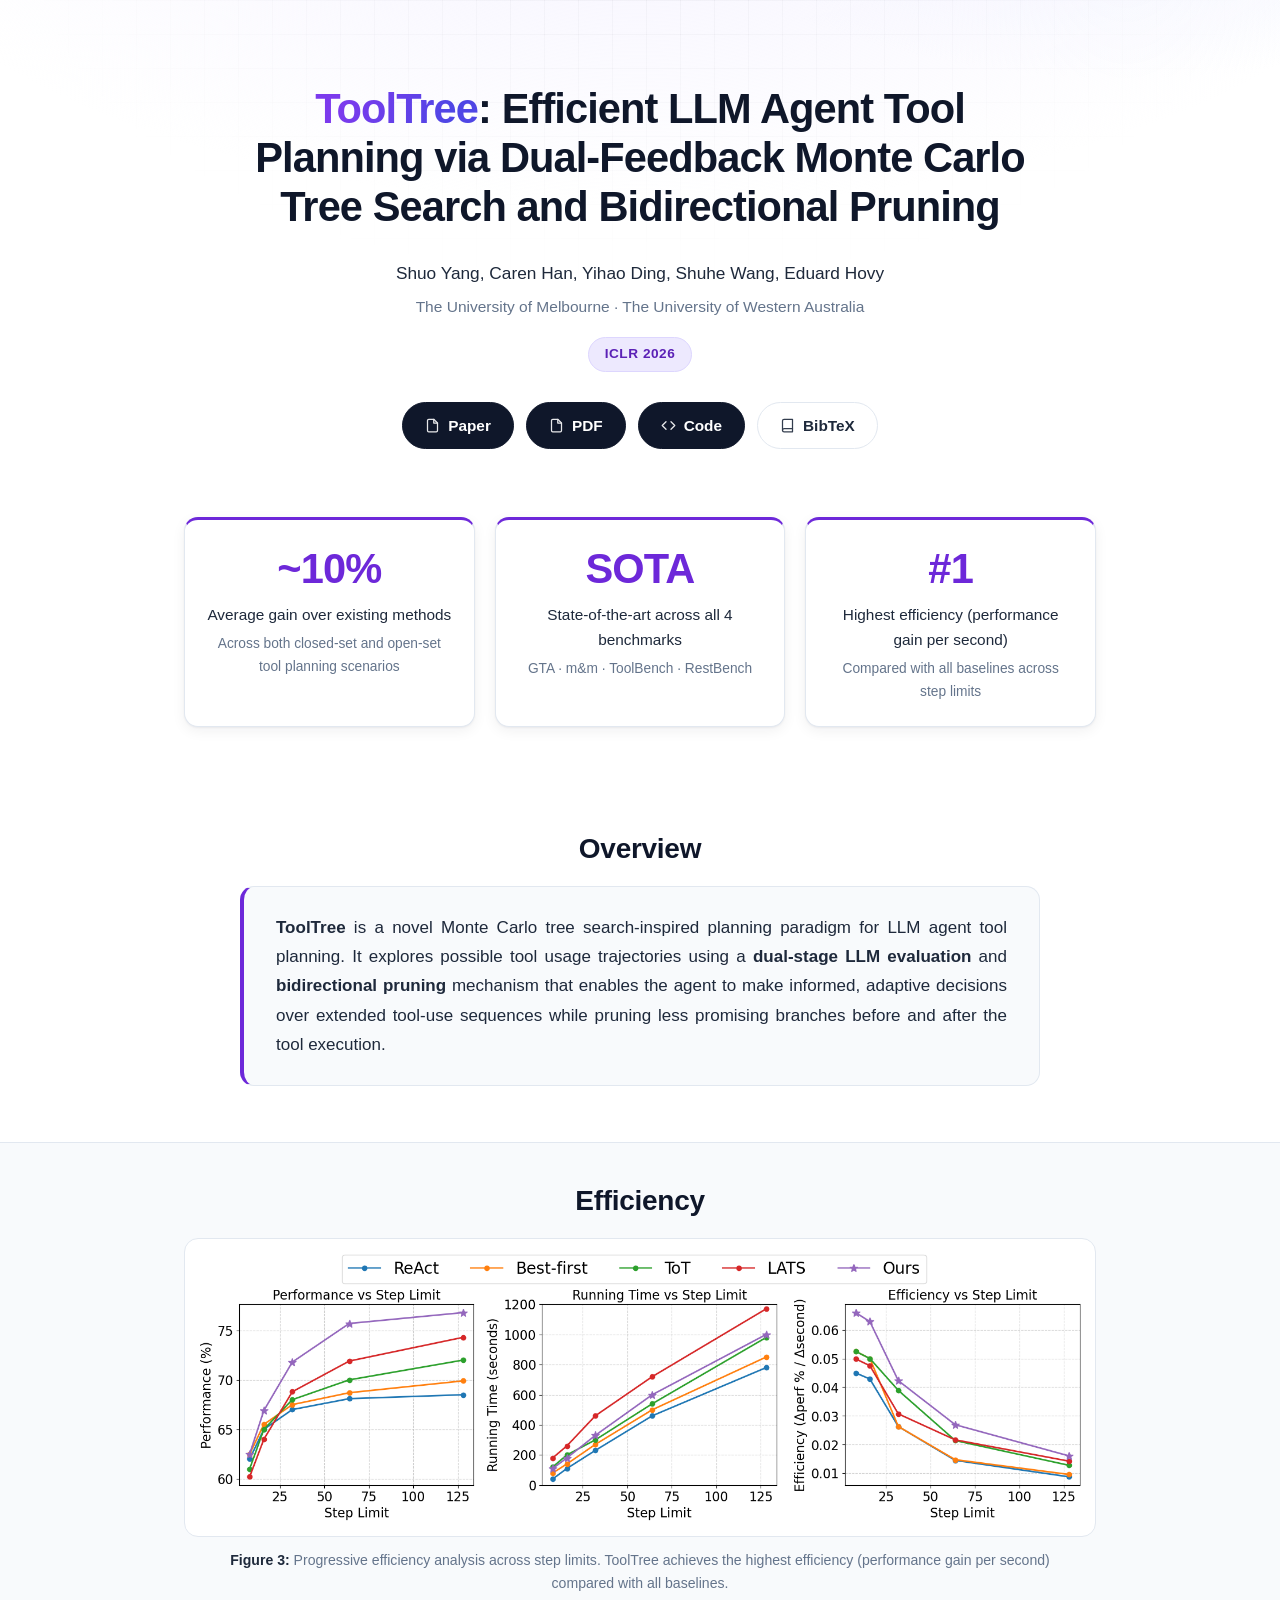
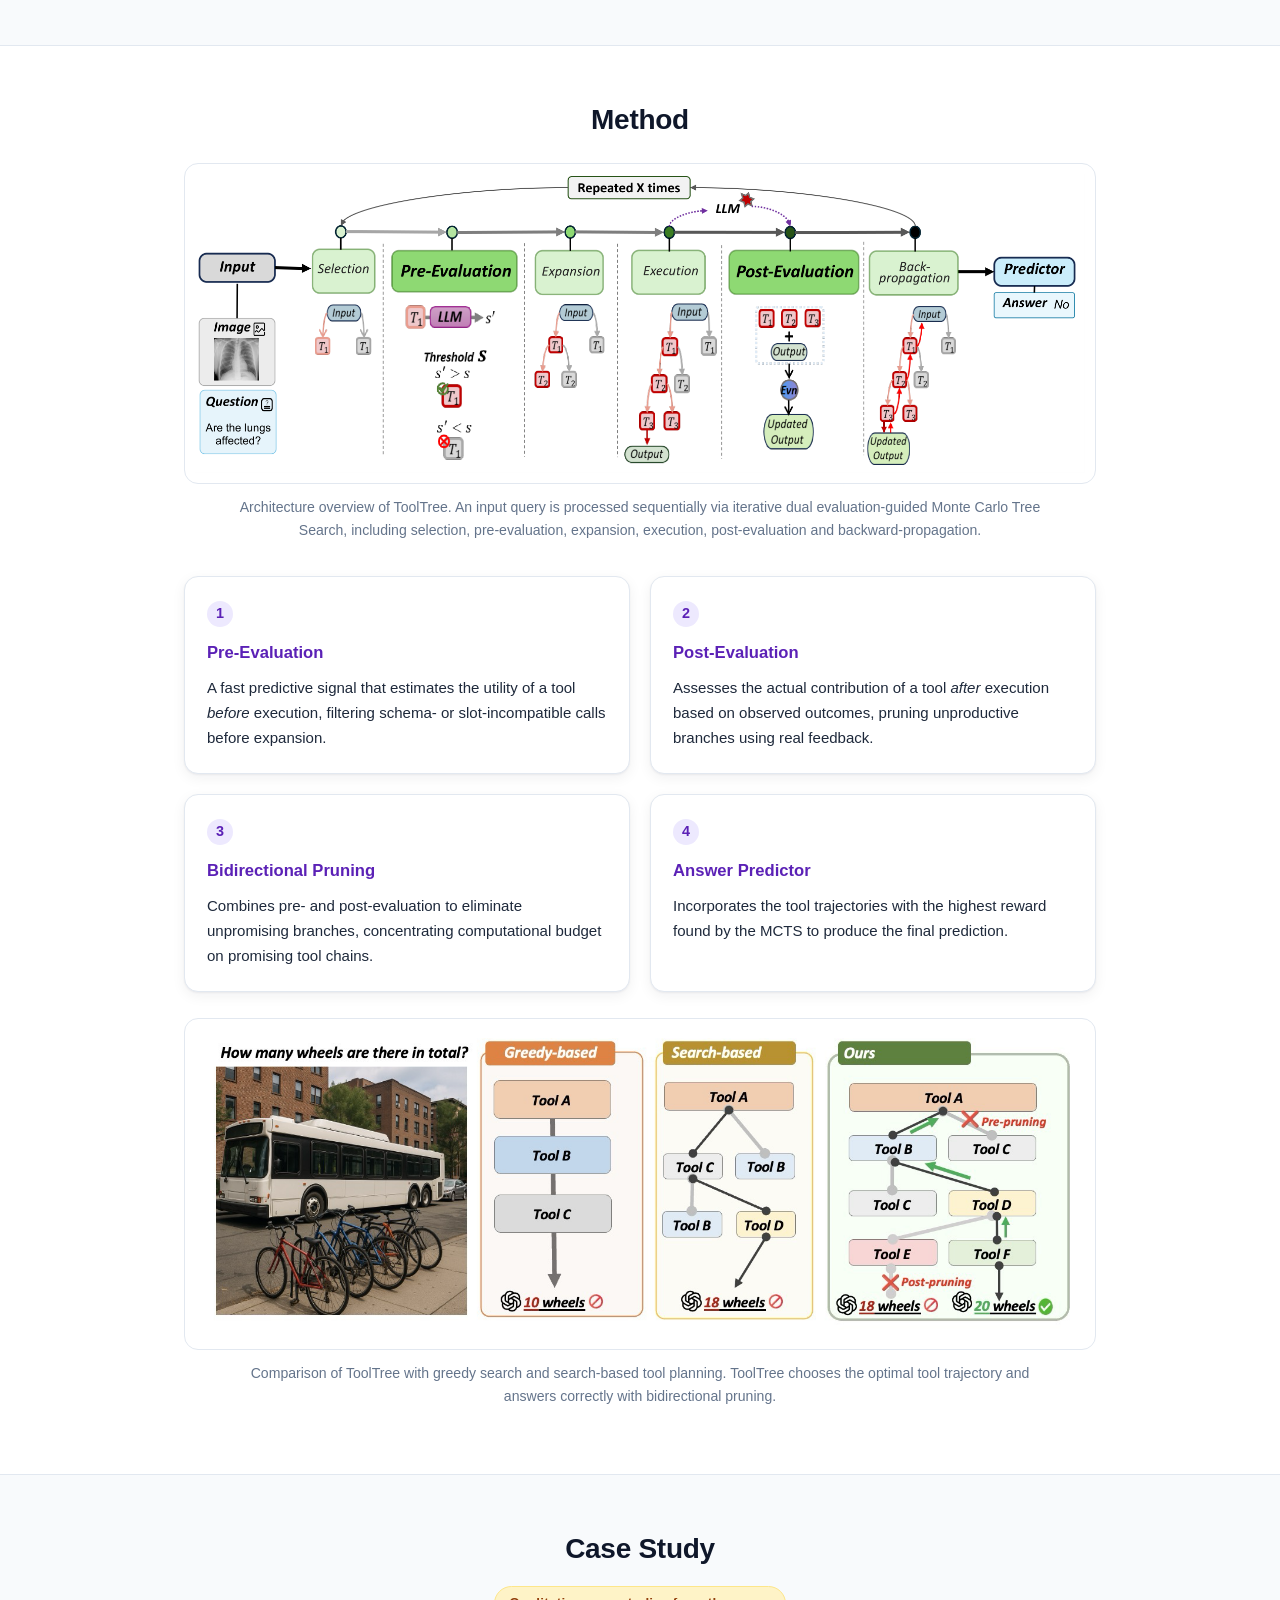
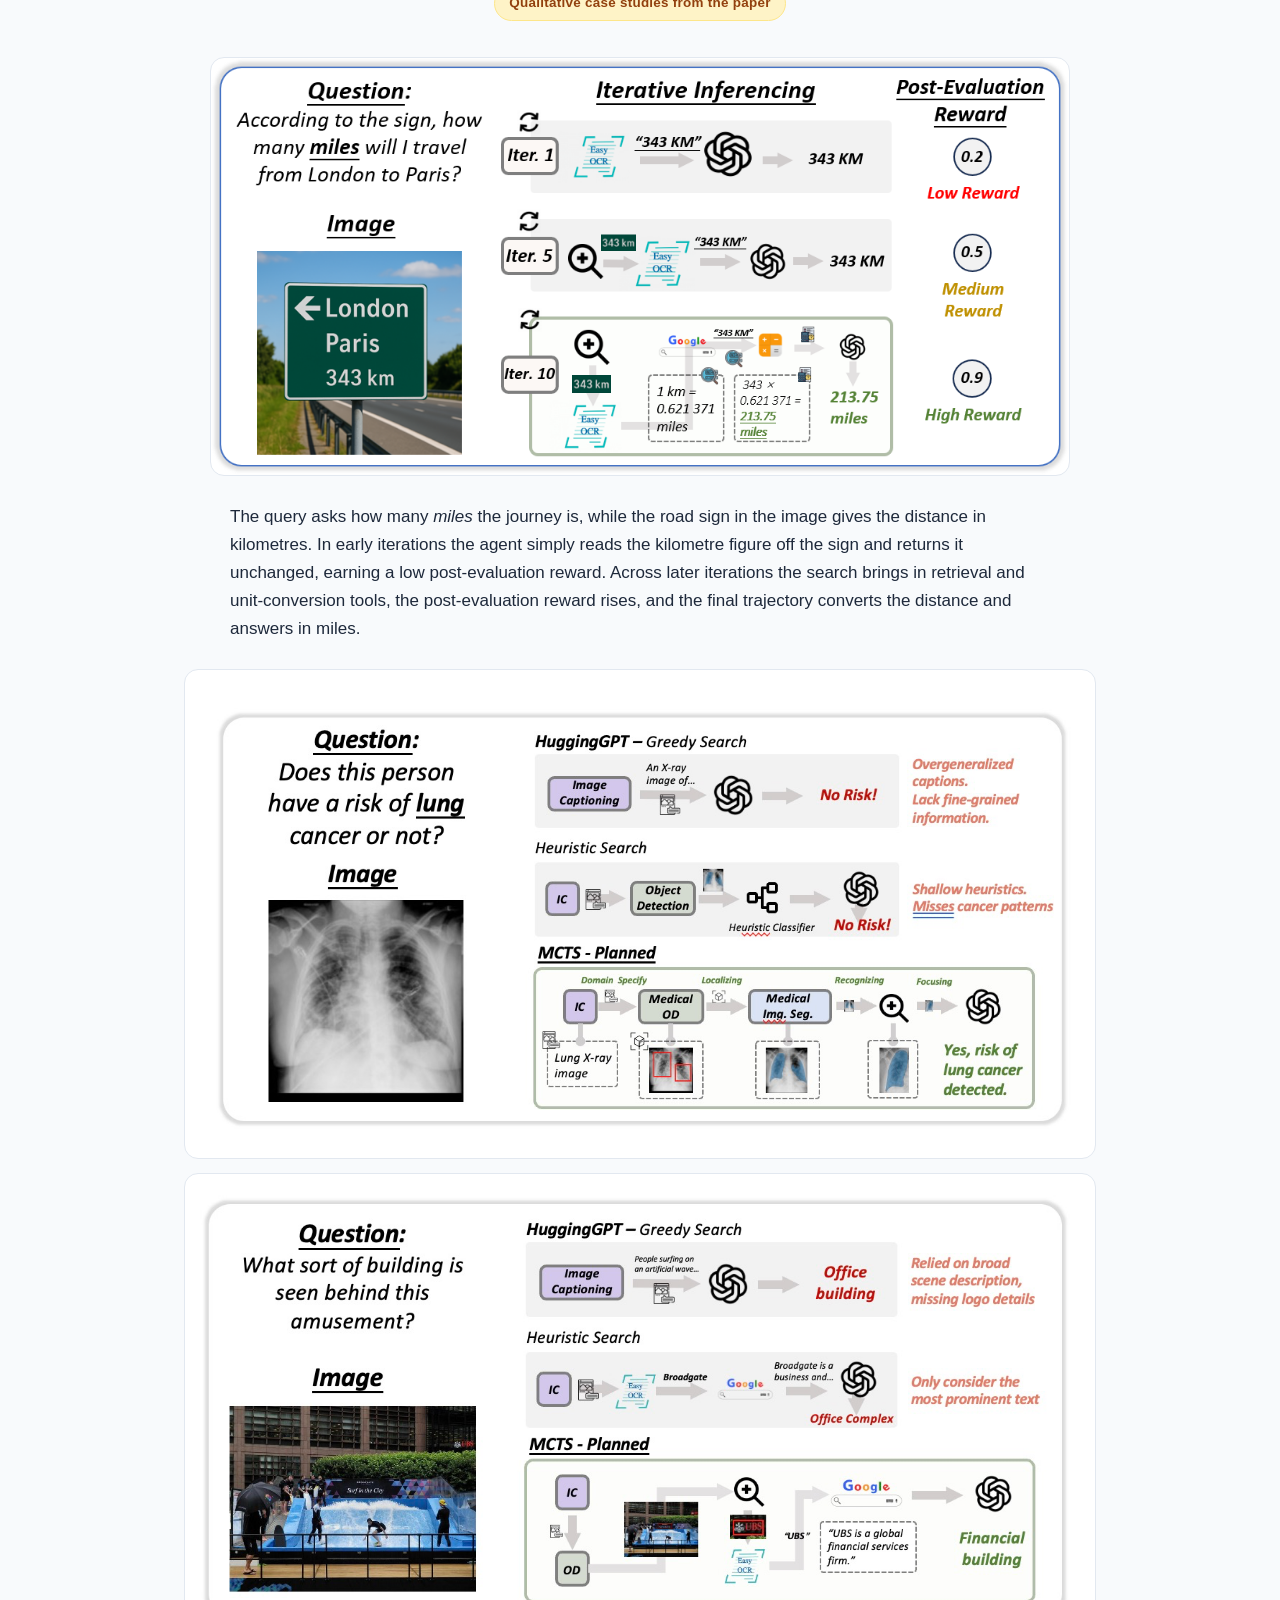
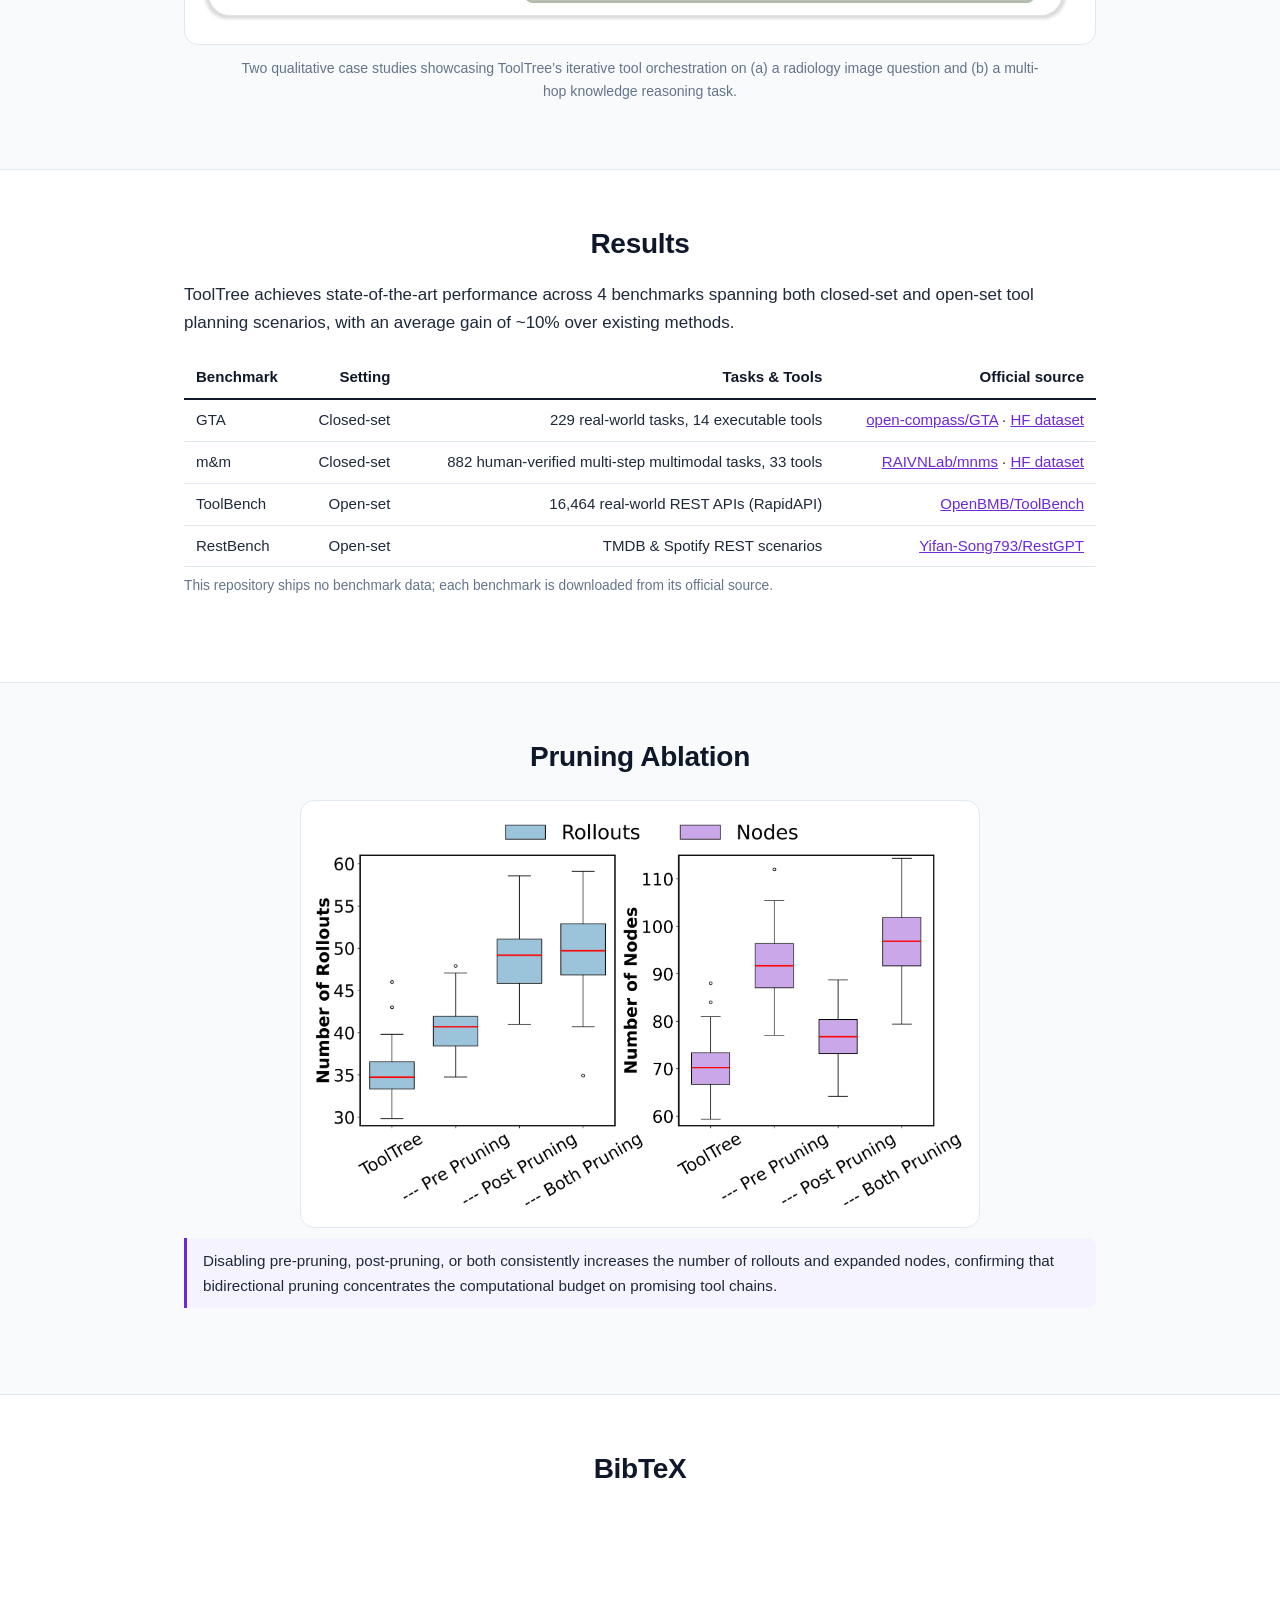
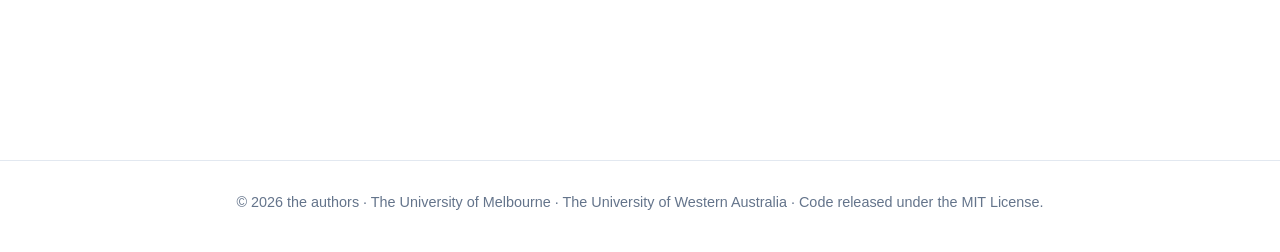
==== docs/index.html @ 52220a7b "Add project page and README badges" ====
<!DOCTYPE html>
<html lang="en">
<head>
<meta charset="utf-8">
<meta name="viewport" content="width=device-width, initial-scale=1">
<title>ToolTree: Efficient LLM Agent Tool Planning via Dual-Feedback Monte Carlo Tree Search and Bidirectional Pruning</title>
<meta name="description" content="ToolTree plans LLM agent tool use via dual-feedback Monte Carlo tree search with bidirectional pruning — state-of-the-art across 4 benchmarks with an average gain of ~10% over existing methods.">
<link rel="icon" href="data:,">
<link rel="stylesheet" href="static/style.css">
<script>document.documentElement.classList.add('js');</script>
</head>
<body>

<!-- ================= Sticky section nav (shown after scrolling past the hero) ================= -->
<nav class="topnav" id="topnav" aria-label="Page sections">
  <div class="topnav-inner">
    <a class="topnav-brand" href="#top">ToolTree</a>
    <div class="topnav-links">
      <a href="#overview">Overview</a>
      <a href="#efficiency">Efficiency</a>
      <a href="#method">Method</a>
      <a href="#case-study">Case Study</a>
      <a href="#results">Results</a>
      <a href="#ablation">Ablation</a>
      <a href="#bibtex">BibTeX</a>
    </div>
  </div>
</nav>

<!-- ================= Hero ================= -->
<header class="hero" id="top">
  <div class="container">
    <h1><span class="hero-name">ToolTree</span>: Efficient LLM Agent Tool Planning via Dual-Feedback Monte Carlo Tree Search and Bidirectional Pruning</h1>
    <p class="authors">
      Shuo Yang, Caren Han, Yihao Ding, Shuhe Wang, Eduard Hovy
    </p>
    <p class="affiliation">The University of Melbourne &#183; The University of Western Australia</p>
    <p class="venue"><span class="venue-chip">ICLR 2026</span></p>
    <nav class="button-row" aria-label="Paper links">
      <a class="btn" href="https://openreview.net/forum?id=Ef5O9gNNLE" target="_blank" rel="noopener"><svg class="btn-ico" viewBox="0 0 24 24" aria-hidden="true" fill="none" stroke="currentColor" stroke-width="2" stroke-linecap="round" stroke-linejoin="round"><path d="M14 2H6a2 2 0 0 0-2 2v16a2 2 0 0 0 2 2h12a2 2 0 0 0 2-2V8z"/><polyline points="14 2 14 8 20 8"/></svg>Paper</a>
      <a class="btn" href="https://openreview.net/pdf?id=Ef5O9gNNLE" target="_blank" rel="noopener"><svg class="btn-ico" viewBox="0 0 24 24" aria-hidden="true" fill="none" stroke="currentColor" stroke-width="2" stroke-linecap="round" stroke-linejoin="round"><path d="M14 2H6a2 2 0 0 0-2 2v16a2 2 0 0 0 2 2h12a2 2 0 0 0 2-2V8z"/><polyline points="14 2 14 8 20 8"/></svg>PDF</a>
      <a class="btn" href="https://github.com/SYang2000/ICLR_2026_ToolTree" target="_blank" rel="noopener"><svg class="btn-ico" viewBox="0 0 24 24" aria-hidden="true" fill="none" stroke="currentColor" stroke-width="2" stroke-linecap="round" stroke-linejoin="round"><polyline points="16 18 22 12 16 6"/><polyline points="8 6 2 12 8 18"/></svg>Code</a>
      <a class="btn btn-ghost" href="#bibtex"><svg class="btn-ico" viewBox="0 0 24 24" aria-hidden="true" fill="none" stroke="currentColor" stroke-width="2" stroke-linecap="round" stroke-linejoin="round"><path d="M4 19.5A2.5 2.5 0 0 1 6.5 17H20"/><path d="M6.5 2H20v20H6.5A2.5 2.5 0 0 1 4 19.5v-15A2.5 2.5 0 0 1 6.5 2z"/></svg>BibTeX</a>
    </nav>
  </div>
</header>

<main>

<!-- ================= Metric callouts ================= -->
<section class="metrics">
  <div class="container">
    <div class="metric-grid reveal stagger">
      <div class="metric-card">
        <div class="metric-value">~10%</div>
        <div class="metric-label">Average gain over existing methods</div>
        <div class="metric-sub">Across both closed-set and open-set tool planning scenarios</div>
      </div>
      <div class="metric-card">
        <div class="metric-value">SOTA</div>
        <div class="metric-label">State-of-the-art across all 4 benchmarks</div>
        <div class="metric-sub">GTA &#183; m&amp;m &#183; ToolBench &#183; RestBench</div>
      </div>
      <div class="metric-card">
        <div class="metric-value">#1</div>
        <div class="metric-label">Highest efficiency (performance gain per second)</div>
        <div class="metric-sub">Compared with all baselines across step limits</div>
      </div>
    </div>
  </div>
</section>

<!-- ================= Overview ================= -->
<section id="overview">
  <div class="container">
    <h2>Overview</h2>
    <div class="abstract-card reveal">
      <p class="abstract-text">
          <strong>ToolTree</strong> is a novel Monte Carlo tree search-inspired planning paradigm for
          LLM agent tool planning. It explores possible tool usage trajectories using a
          <strong>dual-stage LLM evaluation</strong> and <strong>bidirectional pruning</strong> mechanism
          that enables the agent to make informed, adaptive decisions over extended tool-use sequences
          while pruning less promising branches before and after the tool execution.
      </p>
    </div>
  </div>
</section>

<!-- ================= Efficiency (Figure 3) ================= -->
<section class="fig3-band section-alt" id="efficiency" aria-label="Progressive efficiency analysis">
  <div class="container">
    <h2>Efficiency</h2>
    <figure class="paper-figure reveal">
      <img src="static/paper/efficiency.png" alt="Three line charts across step limits comparing ReAct, Best-first, ToT, LATS, and ToolTree: performance versus step limit, running time versus step limit, and efficiency (performance gain per second) versus step limit — ToolTree sits highest on the performance and efficiency panels at every step limit.">
      <figcaption><span class="fig-tag">Figure 3:</span> Progressive efficiency analysis across step limits.
        ToolTree achieves the highest efficiency (performance gain per second) compared with all baselines.</figcaption>
    </figure>
  </div>
</section>

<!-- ================= Method ================= -->
<section id="method">
  <div class="container">
    <h2>Method</h2>
    <figure class="paper-figure reveal">
      <img src="static/paper/architecture.png" alt="ToolTree pipeline: an input query enters a repeated loop over the tool tree — selection, pre-evaluation of a candidate tool against a threshold before execution, expansion, execution, post-evaluation of the observed output, and backward-propagation — after which the answer predictor produces the final answer.">
      <figcaption>Architecture overview of ToolTree. An input query is processed sequentially via iterative
        dual evaluation-guided Monte Carlo Tree Search, including selection, pre-evaluation, expansion,
        execution, post-evaluation and backward-propagation.</figcaption>
    </figure>

    <div class="mech-grid mech-grid-4 reveal stagger">
      <div class="mech-card">
        <span class="mech-num">1</span>
        <h3>Pre-Evaluation</h3>
        <p>
          A fast predictive signal that estimates the utility of a tool <em>before</em> execution,
          filtering schema- or slot-incompatible calls before expansion.
        </p>
      </div>
      <div class="mech-card">
        <span class="mech-num">2</span>
        <h3>Post-Evaluation</h3>
        <p>
          Assesses the actual contribution of a tool <em>after</em> execution based on observed
          outcomes, pruning unproductive branches using real feedback.
        </p>
      </div>
      <div class="mech-card">
        <span class="mech-num">3</span>
        <h3>Bidirectional Pruning</h3>
        <p>
          Combines pre- and post-evaluation to eliminate unpromising branches, concentrating
          computational budget on promising tool chains.
        </p>
      </div>
      <div class="mech-card">
        <span class="mech-num">4</span>
        <h3>Answer Predictor</h3>
        <p>
          Incorporates the tool trajectories with the highest reward found by the MCTS to produce
          the final prediction.
        </p>
      </div>
    </div>

    <figure class="paper-figure reveal">
      <img src="static/paper/comparison.png" alt="Concept comparison on a street photo asking how many wheels are in total: greedy-based planning commits to a single tool chain and answers incorrectly; search-based planning explores more tool branches but still returns a wrong count; ToolTree prunes branches before (pre-pruning) and after (post-pruning) execution and answers correctly.">
      <figcaption>Comparison of ToolTree with greedy search and search-based tool planning. ToolTree chooses
        the optimal tool trajectory and answers correctly with bidirectional pruning.</figcaption>
    </figure>
  </div>
</section>

<!-- ================= Case study ================= -->
<section id="case-study" class="section-alt">
  <div class="container">
    <h2>Case Study</h2>
    <span class="band-label">Qualitative case studies from the paper</span>
    <div class="case-figure reveal">
      <img src="static/paper/case_study.png" alt="Iterative inferencing on a road-sign query asking for the distance in miles: early iterations read the kilometre figure off the sign and return it unchanged for a low post-evaluation reward; later iterations add retrieval and unit-conversion tools, the reward rises, and the final iteration answers in miles.">
    </div>
    <p class="case-text reveal">
      The query asks how many <em>miles</em> the journey is, while the road sign in the image gives the
      distance in kilometres. In early iterations the agent simply reads the kilometre figure off the
      sign and returns it unchanged, earning a low post-evaluation reward. Across later iterations the
      search brings in retrieval and unit-conversion tools, the post-evaluation reward rises, and the
      final trajectory converts the distance and answers in miles.
    </p>
    <figure class="paper-figure reveal">
      <div class="figure-stack">
        <img src="static/paper/case_study_medical.png" alt="Case study (a): a radiology image question about lung cancer risk — greedy search relies on generic image captioning and heuristic search on shallow heuristics, both missing the finding, while the MCTS-planned trajectory orchestrates domain-specific imaging tools and detects the risk.">
        <img src="static/paper/case_study_reasoning.png" alt="Case study (b): a multi-hop knowledge reasoning question about the building seen behind an amusement area — greedy search and heuristic search answer from broad scene cues and the most prominent text, while the MCTS-planned trajectory chains recognition and search tools to identify the building correctly.">
      </div>
      <figcaption>Two qualitative case studies showcasing ToolTree&#8217;s iterative tool orchestration on
        (a) a radiology image question and (b) a multi-hop knowledge reasoning task.</figcaption>
    </figure>
  </div>
</section>

<!-- ================= Results ================= -->
<section id="results">
  <div class="container">
    <h2>Results</h2>
    <p>
      ToolTree achieves state-of-the-art performance across 4 benchmarks spanning both closed-set and
      open-set tool planning scenarios, with an average gain of ~10% over existing methods.
    </p>

    <div class="table-wrap reveal">
      <table class="results">
        <thead>
          <tr><th>Benchmark</th><th>Setting</th><th>Tasks &amp; Tools</th><th>Official source</th></tr>
        </thead>
        <tbody>
          <tr><td>GTA</td><td>Closed-set</td><td>229 real-world tasks, 14 executable tools</td><td><a href="https://github.com/open-compass/GTA" target="_blank" rel="noopener">open-compass/GTA</a> &#183; <a href="https://huggingface.co/datasets/Jize1/GTA" target="_blank" rel="noopener">HF dataset</a></td></tr>
          <tr><td>m&amp;m</td><td>Closed-set</td><td>882 human-verified multi-step multimodal tasks, 33 tools</td><td><a href="https://github.com/RAIVNLab/mnms" target="_blank" rel="noopener">RAIVNLab/mnms</a> &#183; <a href="https://huggingface.co/datasets/zixianma/mnms" target="_blank" rel="noopener">HF dataset</a></td></tr>
          <tr><td>ToolBench</td><td>Open-set</td><td>16,464 real-world REST APIs (RapidAPI)</td><td><a href="https://github.com/OpenBMB/ToolBench" target="_blank" rel="noopener">OpenBMB/ToolBench</a></td></tr>
          <tr><td>RestBench</td><td>Open-set</td><td>TMDB &amp; Spotify REST scenarios</td><td><a href="https://github.com/Yifan-Song793/RestGPT" target="_blank" rel="noopener">Yifan-Song793/RestGPT</a></td></tr>
        </tbody>
      </table>
    </div>

    <p class="table-note reveal">
      This repository ships no benchmark data; each benchmark is downloaded from its official source.
    </p>

  </div>
</section>

<!-- ================= Ablation ================= -->
<section id="ablation" class="section-alt">
  <div class="container">
    <h2>Pruning Ablation</h2>

    <div class="ablation-block reveal">
      <figure class="paper-figure figure-medium">
        <img src="static/paper/ablation_pruning.png" alt="Two box plots comparing ToolTree against variants without pre-pruning, without post-pruning, and without both: the number of rollouts and the number of expanded nodes are lowest for full ToolTree and grow as pruning stages are disabled.">
      </figure>
      <p class="takeaway">Disabling pre-pruning, post-pruning, or both consistently increases the number of
        rollouts and expanded nodes, confirming that bidirectional pruning concentrates the computational
        budget on promising tool chains.</p>
    </div>
  </div>
</section>

<!-- ================= BibTeX ================= -->
<section id="bibtex">
  <div class="container">
    <h2>BibTeX</h2>
    <div class="bibtex-box reveal">
      <button class="copy-btn" id="copy-btn" type="button">Copy</button>
      <pre id="bibtex-text">@inproceedings{yang2026tooltree,
title={ToolTree: Efficient {LLM} Tool Planning via Dual-Feedback Monte Carlo Tree Search and Bidirectional Pruning},
author={Shuo Yang and Caren Han and Yihao Ding and Shuhe Wang and Eduard Hovy},
booktitle={The Fourteenth International Conference on Learning Representations},
year={2026},
url={https://openreview.net/forum?id=Ef5O9gNNLE}
}</pre>
    </div>
  </div>
</section>

</main>

<footer>
  <div class="container">
    &#169; 2026 the authors &#183; The University of Melbourne &#183; The University of Western Australia &#183; Code released under the MIT License.
  </div>
</footer>

<script>
/* Sticky section nav: slides in once the hero has scrolled out of view. */
(function () {
  var hero = document.getElementById('top');
  var nav = document.getElementById('topnav');
  if (!hero || !nav || !('IntersectionObserver' in window)) return;
  var io = new IntersectionObserver(function (entries) {
    nav.classList.toggle('visible', !entries[0].isIntersecting);
  }, { rootMargin: '-56px 0px 0px 0px' });
  io.observe(hero);
})();

/* Scroll-reveal: fade/lift sections in as they enter the viewport.
   Elements are only hidden when <html> carries the .js class (added in <head>),
   so content stays visible with JS disabled; reduced-motion is handled in CSS. */
(function () {
  var els = document.querySelectorAll('.reveal');
  var i;
  if (!('IntersectionObserver' in window)) {
    for (i = 0; i < els.length; i++) els[i].classList.add('revealed');
    return;
  }
  var io = new IntersectionObserver(function (entries) {
    entries.forEach(function (en) {
      if (en.isIntersecting) {
        en.target.classList.add('revealed');
        io.unobserve(en.target);
      }
    });
  }, { threshold: 0.08, rootMargin: '0px 0px -8% 0px' });
  for (i = 0; i < els.length; i++) io.observe(els[i]);
})();

/* Lightbox: click (or Enter/Space) on a paper figure opens it enlarged; ESC / click closes. */
(function () {
  var imgs = document.querySelectorAll('figure.paper-figure img, .case-figure img');
  if (!imgs.length) return;
  var overlay = null, big = null, lastFocus = null;

  function build() {
    overlay = document.createElement('div');
    overlay.className = 'lightbox';
    overlay.setAttribute('role', 'dialog');
    overlay.setAttribute('aria-modal', 'true');
    overlay.setAttribute('aria-label', 'Enlarged figure');
    big = document.createElement('img');
    var closeBtn = document.createElement('button');
    closeBtn.className = 'lightbox-close';
    closeBtn.type = 'button';
    closeBtn.setAttribute('aria-label', 'Close enlarged figure');
    closeBtn.innerHTML = '&#215;';
    overlay.appendChild(big);
    overlay.appendChild(closeBtn);
    overlay.addEventListener('click', close);
    document.body.appendChild(overlay);
  }
  function open(img) {
    if (!overlay) build();
    lastFocus = img;
    big.src = img.currentSrc || img.src;
    big.alt = img.alt || '';
    overlay.classList.add('open');
    document.body.classList.add('no-scroll');
    overlay.querySelector('.lightbox-close').focus();
  }
  function close() {
    if (!overlay || !overlay.classList.contains('open')) return;
    overlay.classList.remove('open');
    document.body.classList.remove('no-scroll');
    if (lastFocus && lastFocus.focus) lastFocus.focus();
  }
  document.addEventListener('keydown', function (e) {
    if (e.key === 'Escape' || e.key === 'Esc') close();
  });
  Array.prototype.forEach.call(imgs, function (img) {
    img.setAttribute('tabindex', '0');
    img.setAttribute('role', 'button');
    img.addEventListener('click', function () { open(img); });
    img.addEventListener('keydown', function (e) {
      if (e.key === 'Enter' || e.key === ' ' || e.key === 'Spacebar') {
        e.preventDefault();
        open(img);
      }
    });
  });
})();

/* BibTeX copy button. */
(function () {
  var btn = document.getElementById('copy-btn');
  var pre = document.getElementById('bibtex-text');
  if (!btn || !pre) return;

  function flash(ok) {
    btn.textContent = ok ? 'Copied!' : 'Copy failed — select the text manually';
    setTimeout(function () { btn.textContent = 'Copy'; }, 2000);
  }

  function fallbackCopy(text) {
    var ta = document.createElement('textarea');
    ta.value = text;
    ta.setAttribute('readonly', '');
    ta.style.position = 'fixed';
    ta.style.left = '-9999px';
    document.body.appendChild(ta);
    ta.select();
    var ok = false;
    try { ok = document.execCommand('copy'); } catch (e) { ok = false; }
    document.body.removeChild(ta);
    flash(ok);
  }

  btn.addEventListener('click', function () {
    var text = pre.textContent;
    if (navigator.clipboard && navigator.clipboard.writeText) {
      navigator.clipboard.writeText(text).then(
        function () { flash(true); },
        function () { fallbackCopy(text); }
      );
    } else {
      fallbackCopy(text);
    }
  });
})();
</script>

</body>
</html>
---- docs/static/style.css ----
/* ToolTree project page — hand-written, zero external dependencies. */

:root {
  --ink: #1e293b;
  --ink-strong: #0f172a;
  --muted: #64748b;
  --accent: #6d28d9;
  --accent-dark: #5b21b6;
  --accent-soft: #ede9fe;
  --accent-faint: #f5f3ff;
  --border: #e2e8f0;
  --bg-alt: #f8fafc;
  --card-shadow: 0 1px 2px rgba(15, 23, 42, 0.05), 0 4px 14px rgba(15, 23, 42, 0.06);
  --card-shadow-lift: 0 2px 4px rgba(15, 23, 42, 0.06), 0 10px 28px rgba(15, 23, 42, 0.12);
  --nav-h: 52px;
}

* { box-sizing: border-box; }

html {
  scroll-behavior: smooth;
  scroll-padding-top: calc(var(--nav-h) + 12px);
}

body {
  margin: 0;
  font-family: -apple-system, BlinkMacSystemFont, "Segoe UI", Roboto, "Helvetica Neue",
    Helvetica, Arial, sans-serif, "Apple Color Emoji", "Segoe UI Emoji";
  font-size: 17px;
  line-height: 1.65;
  color: var(--ink);
  background: #ffffff;
  -webkit-font-smoothing: antialiased;
  text-rendering: optimizeLegibility;
}

body.no-scroll { overflow: hidden; }

.container {
  max-width: 960px;
  margin: 0 auto;
  padding: 0 24px;
}

section { padding: 56px 0; }
section.section-alt { background: var(--bg-alt); border-top: 1px solid var(--border); border-bottom: 1px solid var(--border); }

h2 {
  font-size: 1.75rem;
  line-height: 1.25;
  margin: 0 0 20px;
  color: var(--ink-strong);
  letter-spacing: -0.01em;
  text-align: center;
}

h3 {
  font-size: 1.15rem;
  margin: 32px 0 10px;
  color: var(--ink-strong);
}

p { margin: 0 0 16px; }
a { color: var(--accent); }
a:hover { color: var(--accent-dark); }

/* ---------- Sticky section nav ---------- */

.topnav {
  position: fixed;
  top: 0;
  left: 0;
  right: 0;
  z-index: 60;
  display: none;
  transform: translateY(-100%);
  background: rgba(255, 255, 255, 0.92);
  -webkit-backdrop-filter: blur(8px);
  backdrop-filter: blur(8px);
  border-bottom: 1px solid var(--border);
  transition: transform 0.25s ease, box-shadow 0.25s ease;
}
html.js .topnav { display: block; }
.topnav.visible {
  transform: translateY(0);
  box-shadow: 0 4px 18px rgba(15, 23, 42, 0.06);
}

.topnav-inner {
  max-width: 960px;
  margin: 0 auto;
  padding: 0 24px;
  height: var(--nav-h);
  display: flex;
  align-items: center;
  gap: 18px;
}

.topnav-brand {
  font-weight: 800;
  font-size: 1.02rem;
  letter-spacing: -0.01em;
  color: var(--accent-dark);
  text-decoration: none;
  flex: none;
}
.topnav-brand:hover { color: var(--accent); }

.topnav-links {
  display: flex;
  gap: 2px;
  margin-left: auto;
  overflow-x: auto;
  scrollbar-width: none;
}
.topnav-links::-webkit-scrollbar { display: none; }

.topnav-links a {
  color: var(--muted);
  text-decoration: none;
  font-size: 0.88rem;
  font-weight: 500;
  padding: 6px 10px;
  border-radius: 8px;
  white-space: nowrap;
  transition: color 0.15s ease, background-color 0.15s ease;
}
.topnav-links a:hover {
  color: var(--accent-dark);
  background: var(--accent-faint);
}

/* ---------- Hero ---------- */

.hero {
  position: relative;
  overflow: hidden;
  padding: 84px 0 60px;
  text-align: center;
  background:
    radial-gradient(1100px 480px at 50% -140px, var(--accent-faint), rgba(255, 255, 255, 0) 72%),
    radial-gradient(700px 340px at 88% -160px, #eef2ff, rgba(255, 255, 255, 0) 70%),
    #ffffff;
}

/* Faint dot-grid, fading out below the fold — pure CSS, no assets. */
.hero::before {
  content: "";
  position: absolute;
  inset: 0;
  background-image:
    linear-gradient(to right, rgba(15, 23, 42, 0.045) 1px, transparent 1px),
    linear-gradient(to bottom, rgba(15, 23, 42, 0.045) 1px, transparent 1px);
  background-size: 34px 34px;
  -webkit-mask-image: radial-gradient(820px 460px at 50% -60px, rgba(0, 0, 0, 0.85), transparent 78%);
  mask-image: radial-gradient(820px 460px at 50% -60px, rgba(0, 0, 0, 0.85), transparent 78%);
  pointer-events: none;
}

.hero .container { position: relative; }

.hero h1 {
  font-size: clamp(1.7rem, 4vw, 2.6rem);
  line-height: 1.18;
  letter-spacing: -0.022em;
  font-weight: 800;
  margin: 0 auto 28px;
  max-width: 880px;
  color: var(--ink-strong);
  text-wrap: balance;
}

.hero h1 .hero-name { color: var(--accent); }
@supports ((-webkit-background-clip: text) or (background-clip: text)) {
  .hero h1 .hero-name {
    background: linear-gradient(115deg, #7c3aed 20%, #4f46e5 80%);
    -webkit-background-clip: text;
    background-clip: text;
    -webkit-text-fill-color: transparent;
  }
}

.authors {
  font-size: 1.08rem;
  font-weight: 500;
  margin: 0 auto 6px;
  max-width: 820px;
  color: var(--ink);
}

.affiliation {
  font-size: 0.97rem;
  color: var(--muted);
  margin-bottom: 0;
}

.venue { margin: 18px 0 30px; }

.venue-chip {
  display: inline-block;
  font-size: 0.85rem;
  font-weight: 700;
  letter-spacing: 0.04em;
  color: var(--accent-dark);
  background: var(--accent-soft);
  border: 1px solid #ddd6fe;
  border-radius: 999px;
  padding: 5px 16px;
}

.button-row {
  display: flex;
  flex-wrap: wrap;
  justify-content: center;
  gap: 12px;
}

/* ---------- Buttons ---------- */

.btn {
  display: inline-flex;
  align-items: center;
  gap: 8px;
  padding: 10px 22px;
  border-radius: 999px;
  background: var(--ink-strong);
  color: #ffffff;
  text-decoration: none;
  font-size: 0.96rem;
  font-weight: 600;
  border: 1px solid var(--ink-strong);
  transition: background-color 0.18s ease, color 0.18s ease, border-color 0.18s ease,
    transform 0.18s ease, box-shadow 0.18s ease;
}
.btn:hover {
  background: #334155;
  border-color: #334155;
  color: #ffffff;
  transform: translateY(-2px);
  box-shadow: 0 6px 16px rgba(15, 23, 42, 0.16);
}
.btn:active { transform: translateY(0); box-shadow: none; }
.btn:focus-visible { outline: 3px solid var(--accent-soft); outline-offset: 2px; }

.btn .btn-ico { width: 15px; height: 15px; flex: none; opacity: 0.9; }

.btn-accent { background: var(--accent); border-color: var(--accent); }
.btn-accent:hover { background: var(--accent-dark); border-color: var(--accent-dark); }

.btn-outline {
  background: #ffffff;
  color: var(--accent-dark);
  border-color: #c4b5fd;
}
.btn-outline:hover {
  background: var(--accent);
  border-color: var(--accent);
  color: #ffffff;
  box-shadow: 0 6px 16px rgba(109, 40, 217, 0.25);
}

.btn-ghost {
  background: rgba(255, 255, 255, 0.7);
  color: var(--ink);
  border-color: var(--border);
}
.btn-ghost:hover {
  background: #ffffff;
  border-color: #cbd5e1;
  color: var(--ink-strong);
  box-shadow: 0 6px 16px rgba(15, 23, 42, 0.1);
}

/* ---------- Scroll-reveal (JS adds .js to <html>; no JS = always visible) ---------- */

html.js .reveal {
  opacity: 0;
  transform: translateY(16px);
  transition: opacity 0.55s ease, transform 0.55s ease;
}
html.js .reveal.revealed {
  opacity: 1;
  transform: none;
}

/* Staggered grids: the container fades, children lift in one after another. */
html.js .reveal.stagger { transform: none; }
html.js .reveal.stagger > * {
  opacity: 0;
  transform: translateY(14px);
  transition: opacity 0.5s ease, transform 0.5s ease, box-shadow 0.2s ease, border-color 0.2s ease;
}
html.js .reveal.stagger.revealed > * { opacity: 1; transform: none; }
html.js .reveal.stagger.revealed > :nth-child(2) {
  transition: opacity 0.5s ease 0.12s, transform 0.5s ease 0.12s, box-shadow 0.2s ease 0s, border-color 0.2s ease 0s;
}
html.js .reveal.stagger.revealed > :nth-child(3) {
  transition: opacity 0.5s ease 0.24s, transform 0.5s ease 0.24s, box-shadow 0.2s ease 0s, border-color 0.2s ease 0s;
}

/* ---------- Metric callout cards ---------- */

.metrics { padding: 8px 0 48px; }

.metric-grid {
  display: grid;
  grid-template-columns: repeat(3, 1fr);
  gap: 20px;
}

.metric-card {
  background: #ffffff;
  border: 1px solid var(--border);
  border-top: 3px solid var(--accent);
  border-radius: 14px;
  padding: 26px 22px 22px;
  text-align: center;
  box-shadow: var(--card-shadow);
  transition: box-shadow 0.2s ease, border-color 0.2s ease;
}
.metric-card:hover { box-shadow: var(--card-shadow-lift); border-color: #cbd5e1; border-top-color: var(--accent); }

.metric-value {
  font-size: 2.6rem;
  font-weight: 700;
  line-height: 1.1;
  color: var(--accent);
  letter-spacing: -0.02em;
}

.metric-label {
  margin-top: 10px;
  font-size: 0.96rem;
  color: var(--ink);
}

.metric-sub {
  margin-top: 6px;
  font-size: 0.86rem;
  color: var(--muted);
}

/* ---------- Showcase (the architecture figure inside Method) ---------- */
/* Breaks out of the 960px column, centered on the viewport — width/margin only,
   no transform (transform belongs to the .reveal animation). */
figure.paper-figure.figure-hero {
  width: min(1160px, calc(100vw - 48px));
  margin-left: calc((100% - min(1160px, calc(100vw - 48px))) / 2);
}
figure.paper-figure.figure-hero img {
  max-width: 100%;
  padding: 14px;
  border-radius: 18px;
  border-color: #e2e8f0;
  box-shadow: 0 10px 32px rgba(15, 23, 42, 0.10), 0 2px 8px rgba(15, 23, 42, 0.06);
}
figure.paper-figure.figure-hero img:hover {
  box-shadow: 0 14px 40px rgba(109, 40, 217, 0.16), 0 3px 10px rgba(15, 23, 42, 0.08);
  border-color: #c4b5fd;
}
figure.paper-figure.figure-hero figcaption { max-width: 900px; }

/* ---------- Figure 3 band (between abstract and method) ---------- */
.fig3-band { padding: 40px 0; }
.fig3-band figure.paper-figure { margin-top: 0; }

/* ---------- Figure 1 beside the abstract (unused fallback) ---------- */
.abstract-grid {
  display: grid;
  grid-template-columns: 1.15fr 0.62fr;
  gap: 30px;
  align-items: center;
}
.abstract-grid .abstract-card { max-width: none; margin: 0; }
figure.paper-figure.figure-side { margin: 0; }
figure.paper-figure.figure-side img { max-width: 100%; padding: 8px; }
figure.paper-figure.figure-side figcaption { font-size: 0.8rem; margin-top: 10px; }
@media (max-width: 880px) {
  .abstract-grid { grid-template-columns: 1fr; }
  figure.paper-figure.figure-side img { max-width: 420px; }
}

/* ---------- Abstract ---------- */

.abstract-card {
  max-width: 800px;
  margin: 0 auto;
  background: var(--bg-alt, #f8fafc);
  border: 1px solid var(--border);
  border-left: 4px solid #6d28d9;
  border-radius: 14px;
  padding: 26px 32px;
}
.abstract-text {
  margin: 0;
  text-align: justify;
  hyphens: auto;
  line-height: 1.72;
}
@media (max-width: 640px) {
  .abstract-card { padding: 18px 18px; }
  .abstract-text { text-align: left; }
}

/* ---------- Paper figures ---------- */

figure.paper-figure {
  margin: 26px auto 10px;
  text-align: center;
}
figure.paper-figure img {
  width: 100%;
  max-width: 960px;
  height: auto;
  display: block;
  margin: 0 auto;
  background: #ffffff;
  border: 1px solid var(--border);
  border-radius: 14px;
  padding: 10px;
  transition: box-shadow 0.2s ease, border-color 0.2s ease;
}
figure.paper-figure img:hover { box-shadow: var(--card-shadow-lift); border-color: #cbd5e1; }
html.js figure.paper-figure img,
html.js .case-figure img { cursor: zoom-in; }
figure.paper-figure.figure-narrow img { max-width: 560px; }
figure.paper-figure.figure-medium img { max-width: 680px; }
figure.paper-figure .figure-stack img + img { margin-top: 14px; }
figure.paper-figure figcaption {
  font-size: 0.88rem;
  color: var(--muted);
  text-align: center;
  max-width: 820px;
  margin: 12px auto 0;
}
figure.paper-figure figcaption .fig-tag {
  font-weight: 600;
  color: var(--ink);
}

.mech-grid {
  display: grid;
  grid-template-columns: repeat(3, 1fr);
  gap: 20px;
  margin-top: 34px;
}

.mech-card {
  background: #ffffff;
  border: 1px solid var(--border);
  border-radius: 14px;
  padding: 22px;
  box-shadow: var(--card-shadow);
  transition: box-shadow 0.2s ease, border-color 0.2s ease;
}
.mech-card:hover { box-shadow: var(--card-shadow-lift); border-color: #cbd5e1; }

.mech-card h3 {
  margin: 0 0 10px;
  font-size: 1.04rem;
  color: var(--accent-dark);
}

.mech-card p { margin: 0; font-size: 0.94rem; color: var(--ink); }

.mech-num {
  display: inline-flex;
  align-items: center;
  justify-content: center;
  width: 26px;
  height: 26px;
  margin-bottom: 12px;
  border-radius: 50%;
  background: var(--accent-soft);
  color: var(--accent-dark);
  font-weight: 700;
  font-size: 0.9rem;
}

.gradient-free {
  margin: 30px auto 0;
  max-width: 820px;
  text-align: center;
  font-size: 0.98rem;
  background: var(--accent-faint);
  border: 1px solid var(--accent-soft);
  border-radius: 10px;
  padding: 12px 18px;
  color: var(--ink);
}

/* ---------- Tables ---------- */

.table-wrap { overflow-x: auto; margin: 20px 0 6px; }

table.results {
  width: 100%;
  border-collapse: collapse;
  font-size: 0.94rem;
  background: #ffffff;
}

table.results caption {
  caption-side: top;
  text-align: left;
  font-weight: 600;
  font-size: 1.02rem;
  color: var(--ink-strong);
  padding: 0 0 10px;
}

table.results th, table.results td {
  padding: 8px 12px;
  text-align: right;
  border-bottom: 1px solid var(--border);
  white-space: nowrap;
}

table.results th:first-child, table.results td:first-child { text-align: left; }

table.results thead th {
  border-bottom: 2px solid var(--ink-strong);
  color: var(--ink-strong);
  font-weight: 600;
}

table.results tbody tr { transition: background-color 0.15s ease; }
table.results tbody tr:hover td { background: var(--bg-alt); }

table.results tr.ours td {
  background: var(--accent-soft);
  font-weight: 700;
  color: var(--accent-dark);
}
table.results tr.ours:hover td { background: var(--accent-soft); }
table.results tr.ours td:first-child { border-left: 3px solid var(--accent); }

.table-note {
  font-size: 0.86rem;
  color: var(--muted);
  margin: 8px 0 28px;
}

.takeaway {
  font-size: 0.95rem;
  margin: 10px 0 30px;
  padding: 10px 16px;
  background: var(--accent-faint);
  border-left: 3px solid var(--accent);
  border-radius: 0 8px 8px 0;
}

.ablation-block { margin-bottom: 8px; }

.block-title {
  text-align: center;
  margin-top: 44px;
  font-size: 1.25rem;
}

.block-intro {
  max-width: 820px;
  margin: 0 auto 4px;
}

/* ---------- Efficiency & transfer ---------- */

.info-card {
  background: #ffffff;
  border: 1px solid var(--border);
  border-radius: 14px;
  padding: 24px;
  box-shadow: var(--card-shadow);
  transition: box-shadow 0.2s ease, border-color 0.2s ease;
}
.info-card:hover { box-shadow: var(--card-shadow-lift); border-color: #cbd5e1; }
.info-card h3 { margin: 0 0 10px; font-size: 1.08rem; }
.info-card p { margin: 0 0 10px; font-size: 0.96rem; }
.info-card p:last-child { margin-bottom: 0; }

.info-card-solo { max-width: 820px; margin: 18px auto 34px; }

/* ---------- Case study band ---------- */

.band-label {
  display: inline-block;
  font-size: 0.84rem;
  font-weight: 600;
  letter-spacing: 0.02em;
  color: #92400e;
  background: #fef3c7;
  border: 1px solid #fde68a;
  border-radius: 999px;
  padding: 5px 14px;
  margin-bottom: 18px;
}

.case-figure { margin: 18px 0; text-align: center; }
.case-figure img {
  width: 100%;
  max-width: 860px;
  height: auto;
  border: 1px solid var(--border);
  border-radius: 14px;
  background: #ffffff;
  transition: box-shadow 0.2s ease, border-color 0.2s ease;
}
.case-figure img:hover { box-shadow: var(--card-shadow-lift); border-color: #cbd5e1; }

.case-text { max-width: 820px; margin: 0 auto 22px; }

.case-actions {
  display: flex;
  flex-wrap: wrap;
  justify-content: center;
  align-items: center;
  gap: 18px;
}
.case-actions .aux-link { font-size: 0.95rem; }

#case-study { text-align: center; }
#case-study .case-text { text-align: left; }

/* ---------- Lightbox (created by JS on demand) ---------- */

.lightbox {
  position: fixed;
  inset: 0;
  z-index: 100;
  display: flex;
  align-items: center;
  justify-content: center;
  padding: 30px;
  background: rgba(15, 23, 42, 0.84);
  opacity: 0;
  visibility: hidden;
  transition: opacity 0.2s ease, visibility 0.2s ease;
  cursor: zoom-out;
}
.lightbox.open { opacity: 1; visibility: visible; }

.lightbox img {
  max-width: min(1200px, 100%);
  max-height: 92vh;
  width: auto;
  height: auto;
  background: #ffffff;
  border-radius: 10px;
  padding: 8px;
  box-shadow: 0 24px 70px rgba(0, 0, 0, 0.45);
}

.lightbox-close {
  position: absolute;
  top: 14px;
  right: 18px;
  width: 40px;
  height: 40px;
  border: 1px solid rgba(255, 255, 255, 0.35);
  border-radius: 50%;
  background: rgba(15, 23, 42, 0.5);
  color: #f1f5f9;
  font-size: 1.35rem;
  line-height: 1;
  cursor: pointer;
  transition: background-color 0.15s ease, border-color 0.15s ease;
}
.lightbox-close:hover { background: rgba(51, 65, 85, 0.85); border-color: rgba(255, 255, 255, 0.6); }
.lightbox-close:focus-visible { outline: 3px solid var(--accent-soft); outline-offset: 2px; }

/* ---------- BibTeX ---------- */

.bibtex-box { position: relative; max-width: 860px; margin: 0 auto; }

.bibtex-box pre {
  background: #0f172a;
  color: #e2e8f0;
  border-radius: 14px;
  padding: 24px 26px;
  overflow-x: auto;
  font-family: ui-monospace, SFMono-Regular, Menlo, Consolas, "Liberation Mono", monospace;
  font-size: 0.86rem;
  line-height: 1.55;
  margin: 0;
}

.copy-btn {
  position: absolute;
  top: 12px;
  right: 12px;
  background: #334155;
  color: #e2e8f0;
  border: 1px solid #475569;
  border-radius: 8px;
  padding: 6px 14px;
  font-size: 0.84rem;
  font-family: inherit;
  cursor: pointer;
  transition: background-color 0.15s ease;
}
.copy-btn:hover { background: #475569; }

/* ---------- Footer ---------- */

footer {
  border-top: 1px solid var(--border);
  padding: 30px 0 38px;
  text-align: center;
  font-size: 0.9rem;
  color: var(--muted);
}

/* ---------- Responsive ---------- */

@media (max-width: 760px) {
  section { padding: 42px 0; }
  .hero { padding: 60px 0 46px; }
  .metric-grid, .mech-grid { grid-template-columns: 1fr; }
  .metric-value { font-size: 2.2rem; }
  body { font-size: 16px; }
  .topnav-inner { gap: 12px; padding: 0 16px; }
}

/* ---------- Reduced motion: no animation, everything visible ---------- */

@media (prefers-reduced-motion: reduce) {
  html { scroll-behavior: auto; }
  html.js .reveal,
  html.js .reveal.stagger > * {
    opacity: 1;
    transform: none;
  }
  *, *::before, *::after {
    transition: none !important;
    animation: none !important;
  }
  .btn:hover { transform: none; }
}

/* 4-card mechanism grid: 2x2 on desktop, single column on narrow screens.
   (Kept after the responsive block above so the narrow-screen override below
   must also live here — same specificity, source order decides.) */
.mech-grid.mech-grid-4 { grid-template-columns: repeat(2, 1fr); }
@media (max-width: 760px) {
  .mech-grid.mech-grid-4 { grid-template-columns: 1fr; }
}
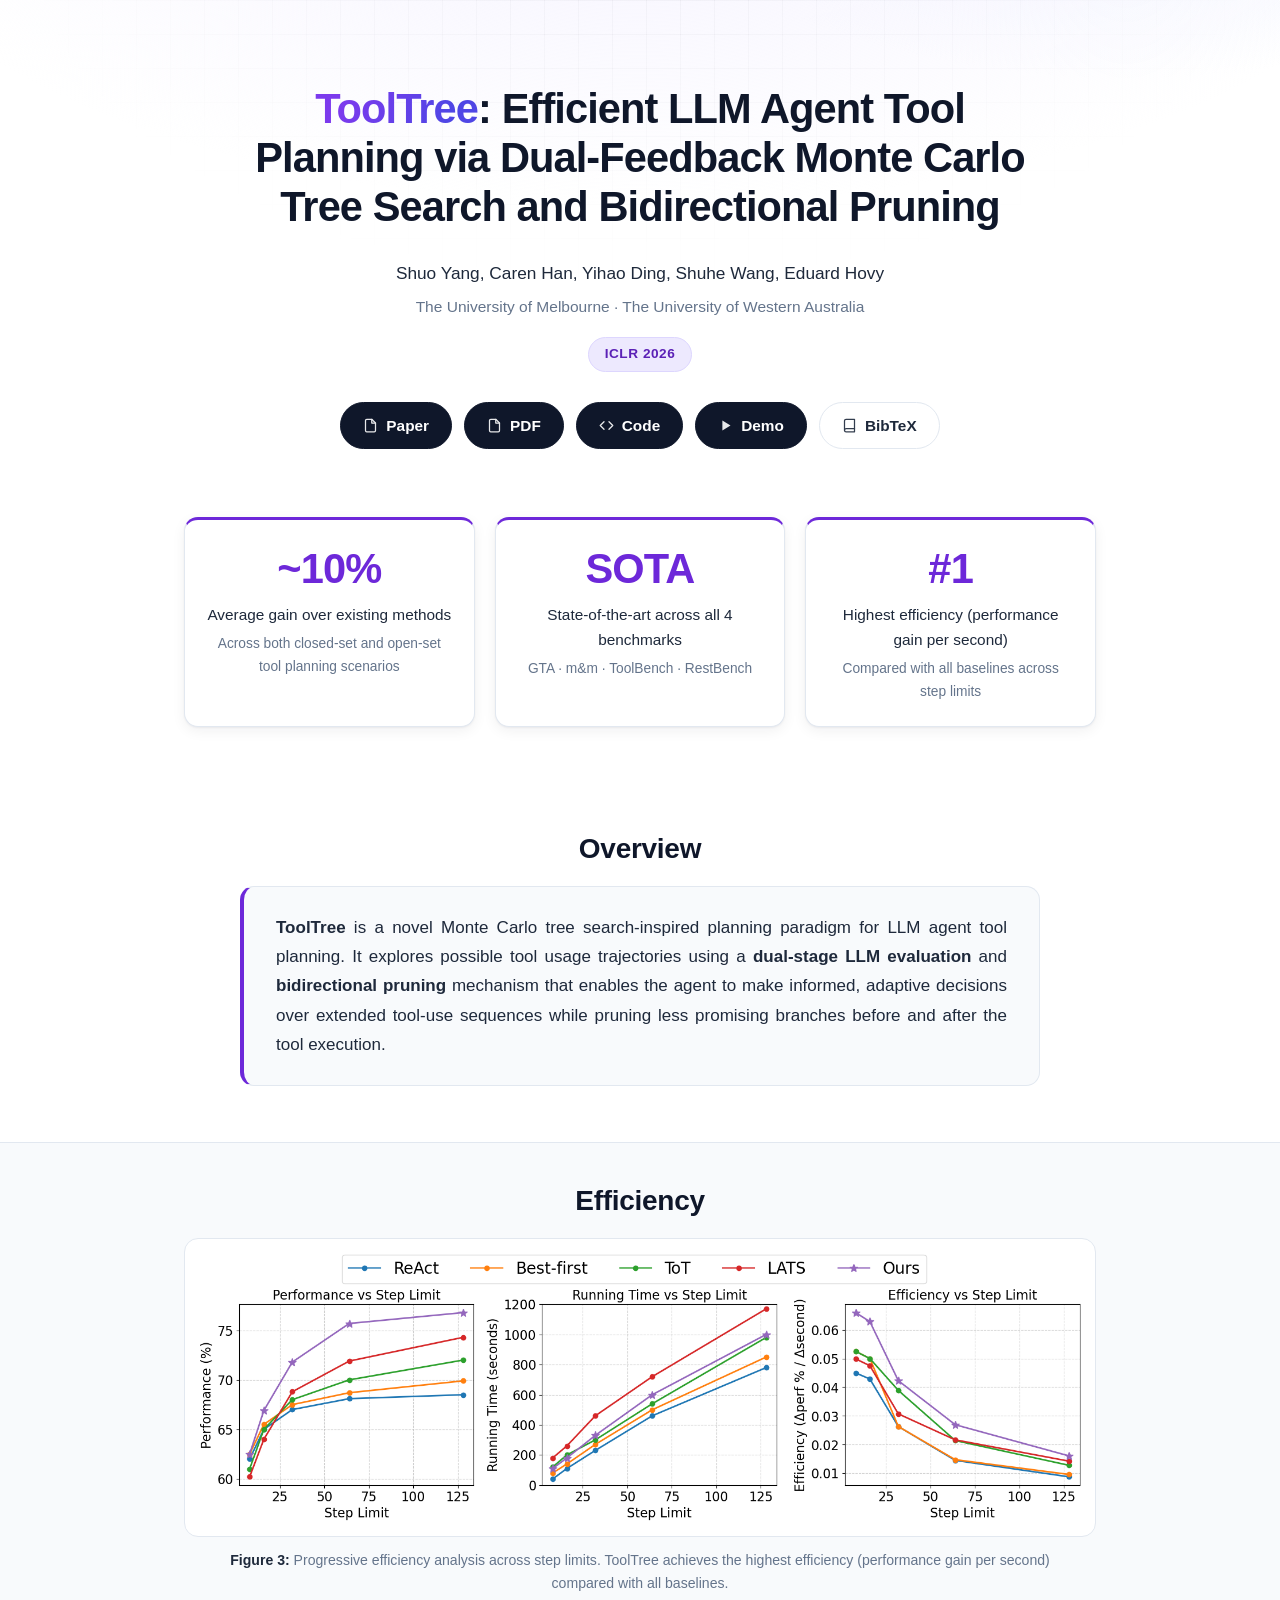
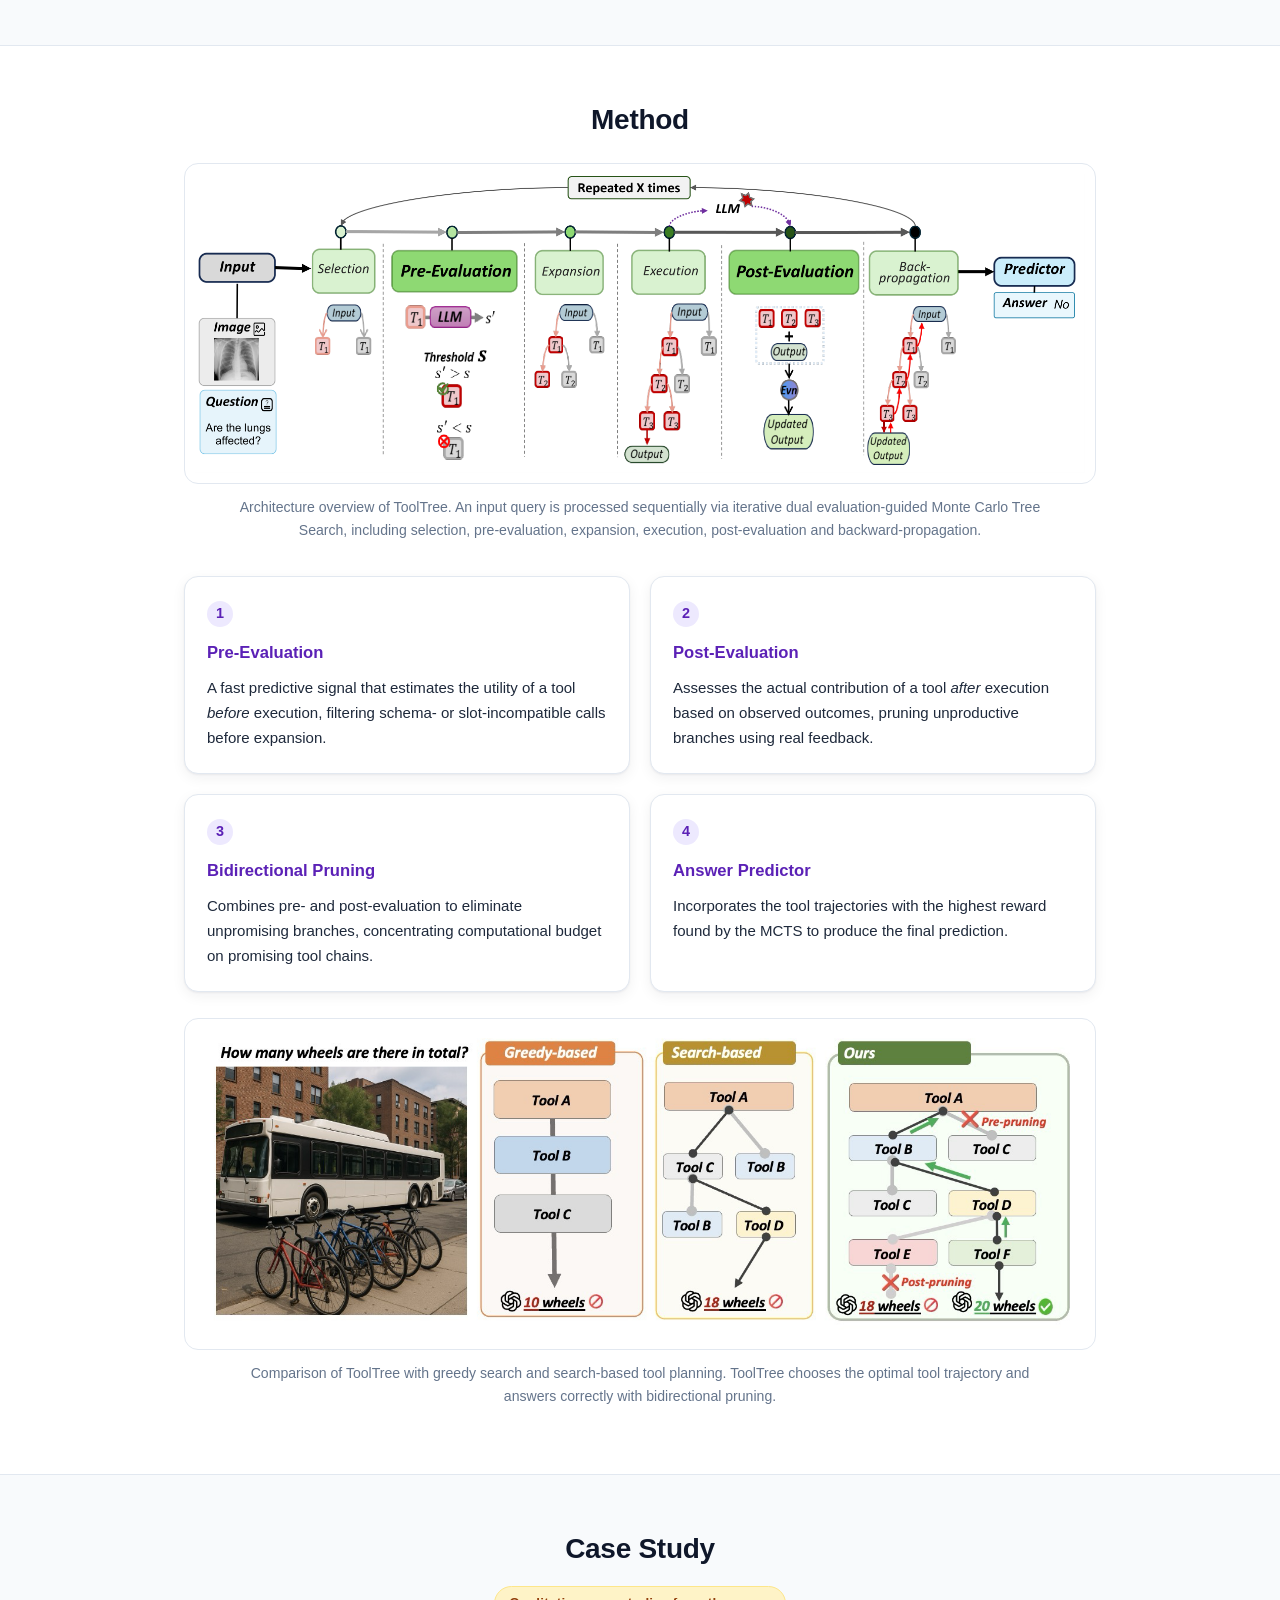
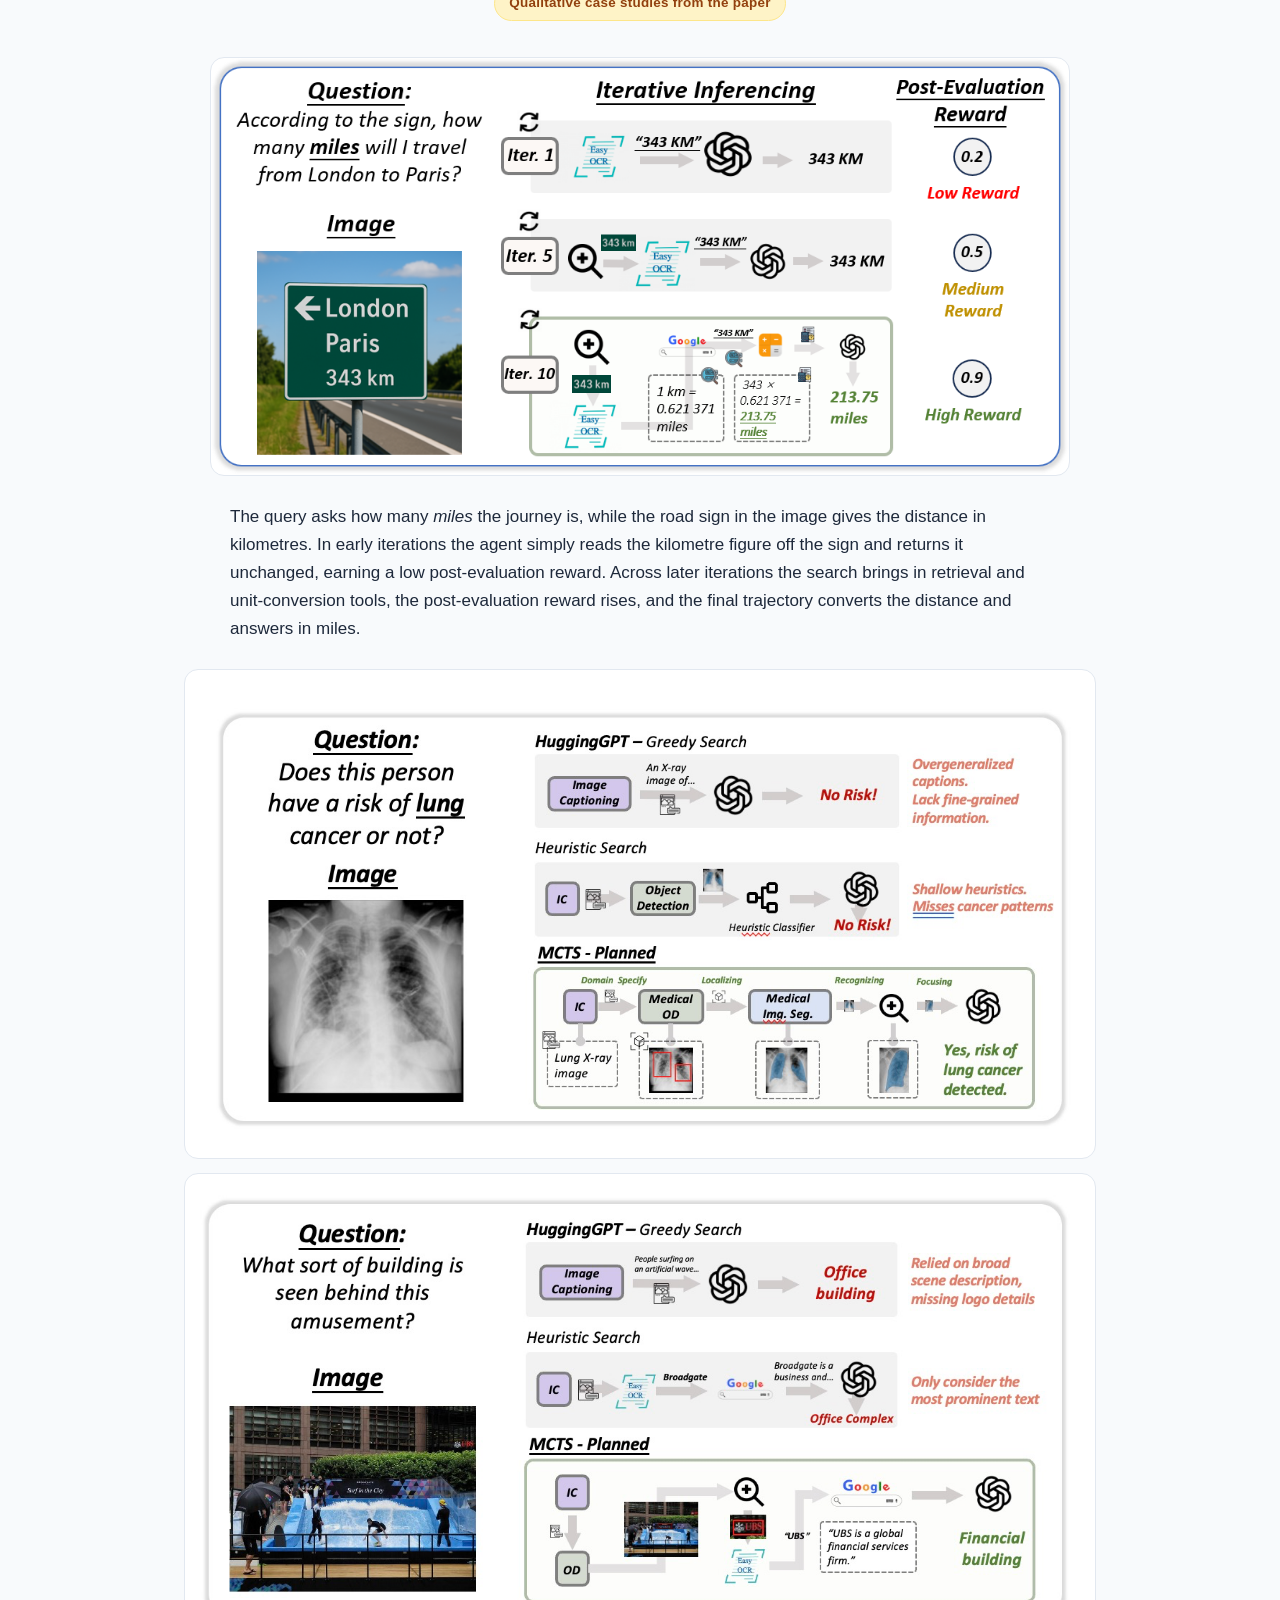
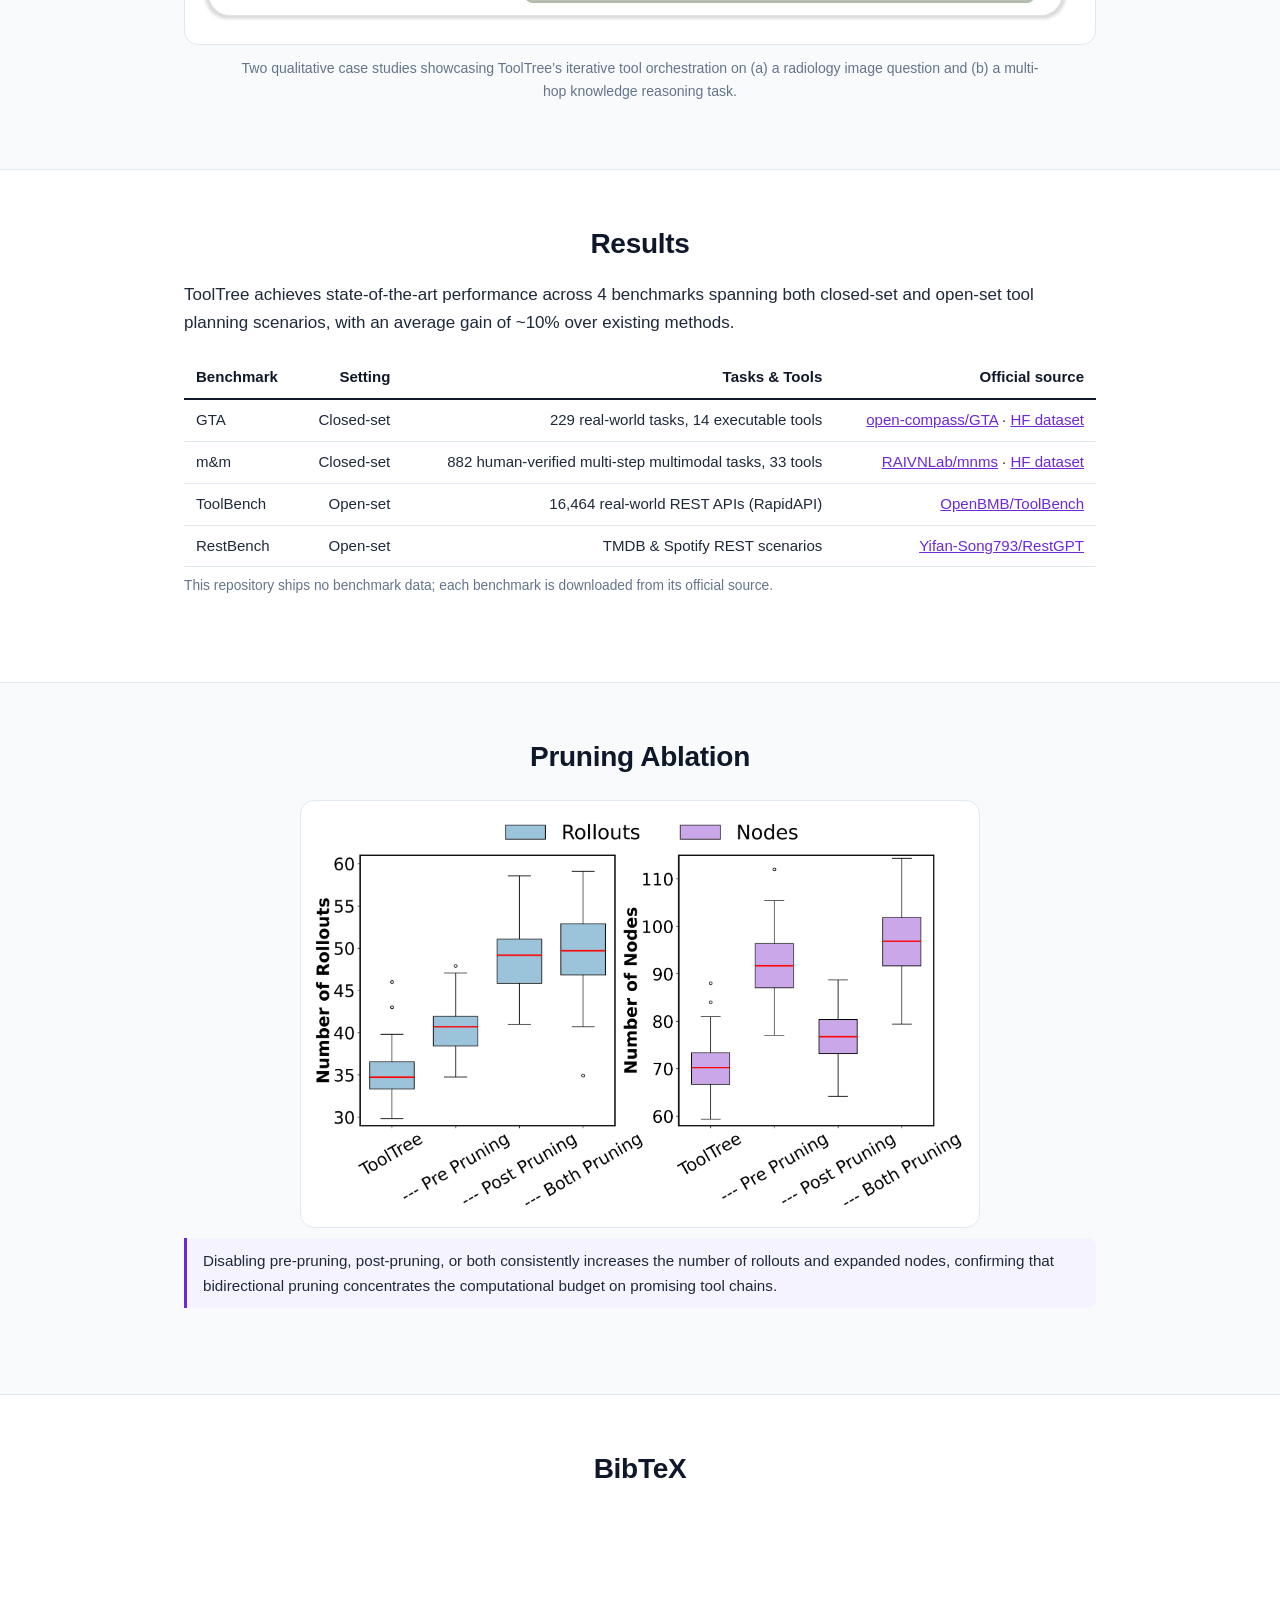
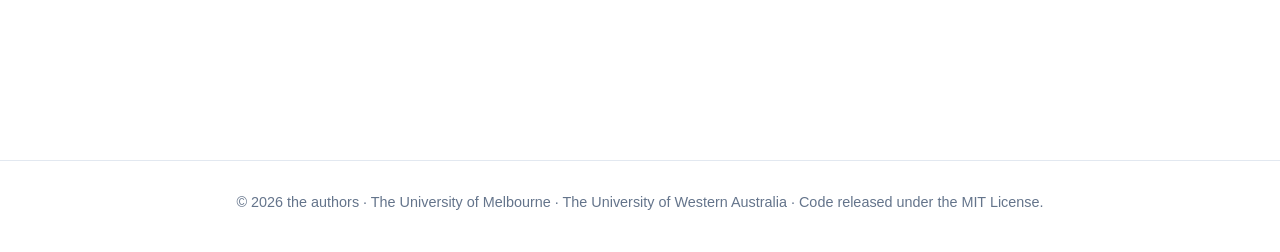
==== commit ff522d32: "Add interactive demo, news, and feature checklist" ====
--- a/docs/index.html
+++ b/docs/index.html
@@ -22,6 +22,7 @@
       <a href="#case-study">Case Study</a>
       <a href="#results">Results</a>
       <a href="#ablation">Ablation</a>
+      <a href="demo.html">Demo</a>
       <a href="#bibtex">BibTeX</a>
     </div>
   </div>
@@ -40,6 +41,7 @@
       <a class="btn" href="https://openreview.net/forum?id=Ef5O9gNNLE" target="_blank" rel="noopener"><svg class="btn-ico" viewBox="0 0 24 24" aria-hidden="true" fill="none" stroke="currentColor" stroke-width="2" stroke-linecap="round" stroke-linejoin="round"><path d="M14 2H6a2 2 0 0 0-2 2v16a2 2 0 0 0 2 2h12a2 2 0 0 0 2-2V8z"/><polyline points="14 2 14 8 20 8"/></svg>Paper</a>
       <a class="btn" href="https://openreview.net/pdf?id=Ef5O9gNNLE" target="_blank" rel="noopener"><svg class="btn-ico" viewBox="0 0 24 24" aria-hidden="true" fill="none" stroke="currentColor" stroke-width="2" stroke-linecap="round" stroke-linejoin="round"><path d="M14 2H6a2 2 0 0 0-2 2v16a2 2 0 0 0 2 2h12a2 2 0 0 0 2-2V8z"/><polyline points="14 2 14 8 20 8"/></svg>PDF</a>
       <a class="btn" href="https://github.com/SYang2000/ICLR_2026_ToolTree" target="_blank" rel="noopener"><svg class="btn-ico" viewBox="0 0 24 24" aria-hidden="true" fill="none" stroke="currentColor" stroke-width="2" stroke-linecap="round" stroke-linejoin="round"><polyline points="16 18 22 12 16 6"/><polyline points="8 6 2 12 8 18"/></svg>Code</a>
+      <a class="btn" href="demo.html"><svg class="btn-ico" viewBox="0 0 24 24" aria-hidden="true" fill="currentColor" stroke="none"><polygon points="7 4 20 12 7 20 7 4"/></svg>Demo</a>
       <a class="btn btn-ghost" href="#bibtex"><svg class="btn-ico" viewBox="0 0 24 24" aria-hidden="true" fill="none" stroke="currentColor" stroke-width="2" stroke-linecap="round" stroke-linejoin="round"><path d="M4 19.5A2.5 2.5 0 0 1 6.5 17H20"/><path d="M6.5 2H20v20H6.5A2.5 2.5 0 0 1 4 19.5v-15A2.5 2.5 0 0 1 6.5 2z"/></svg>BibTeX</a>
     </nav>
   </div>
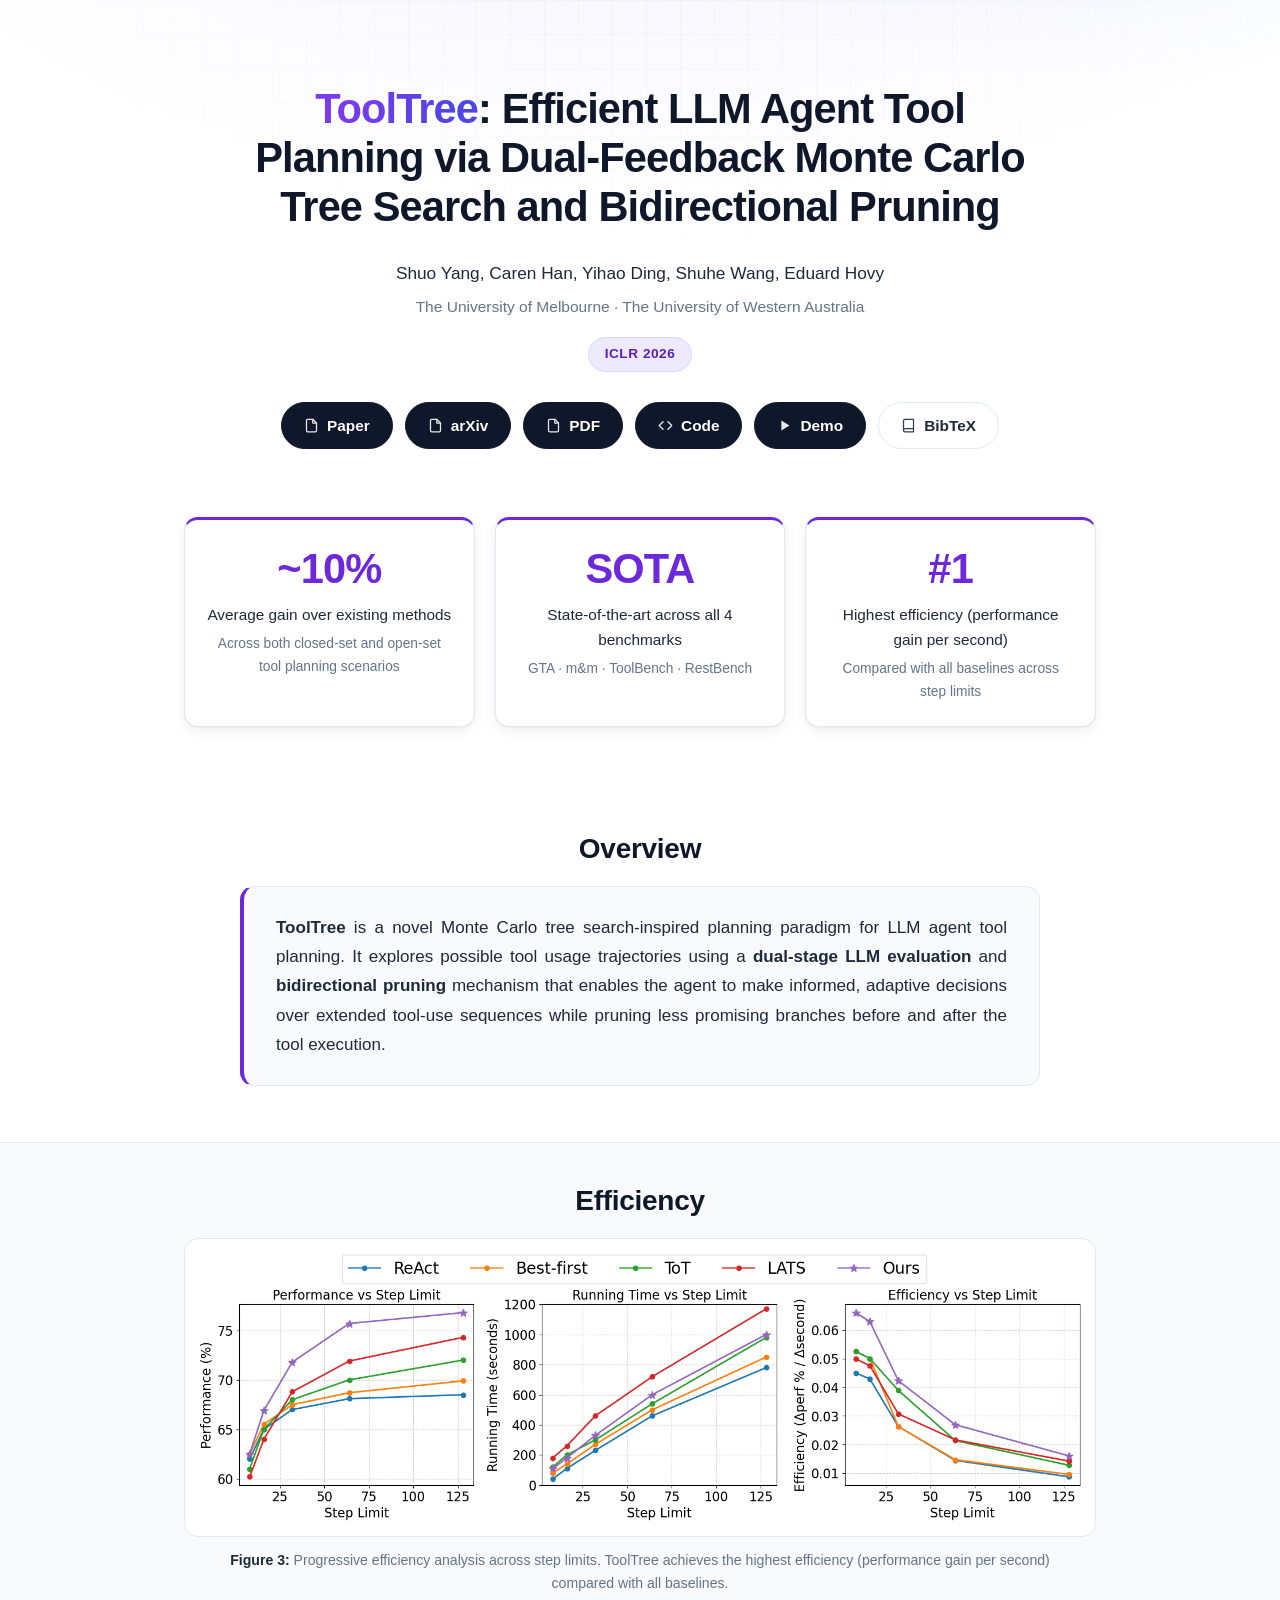
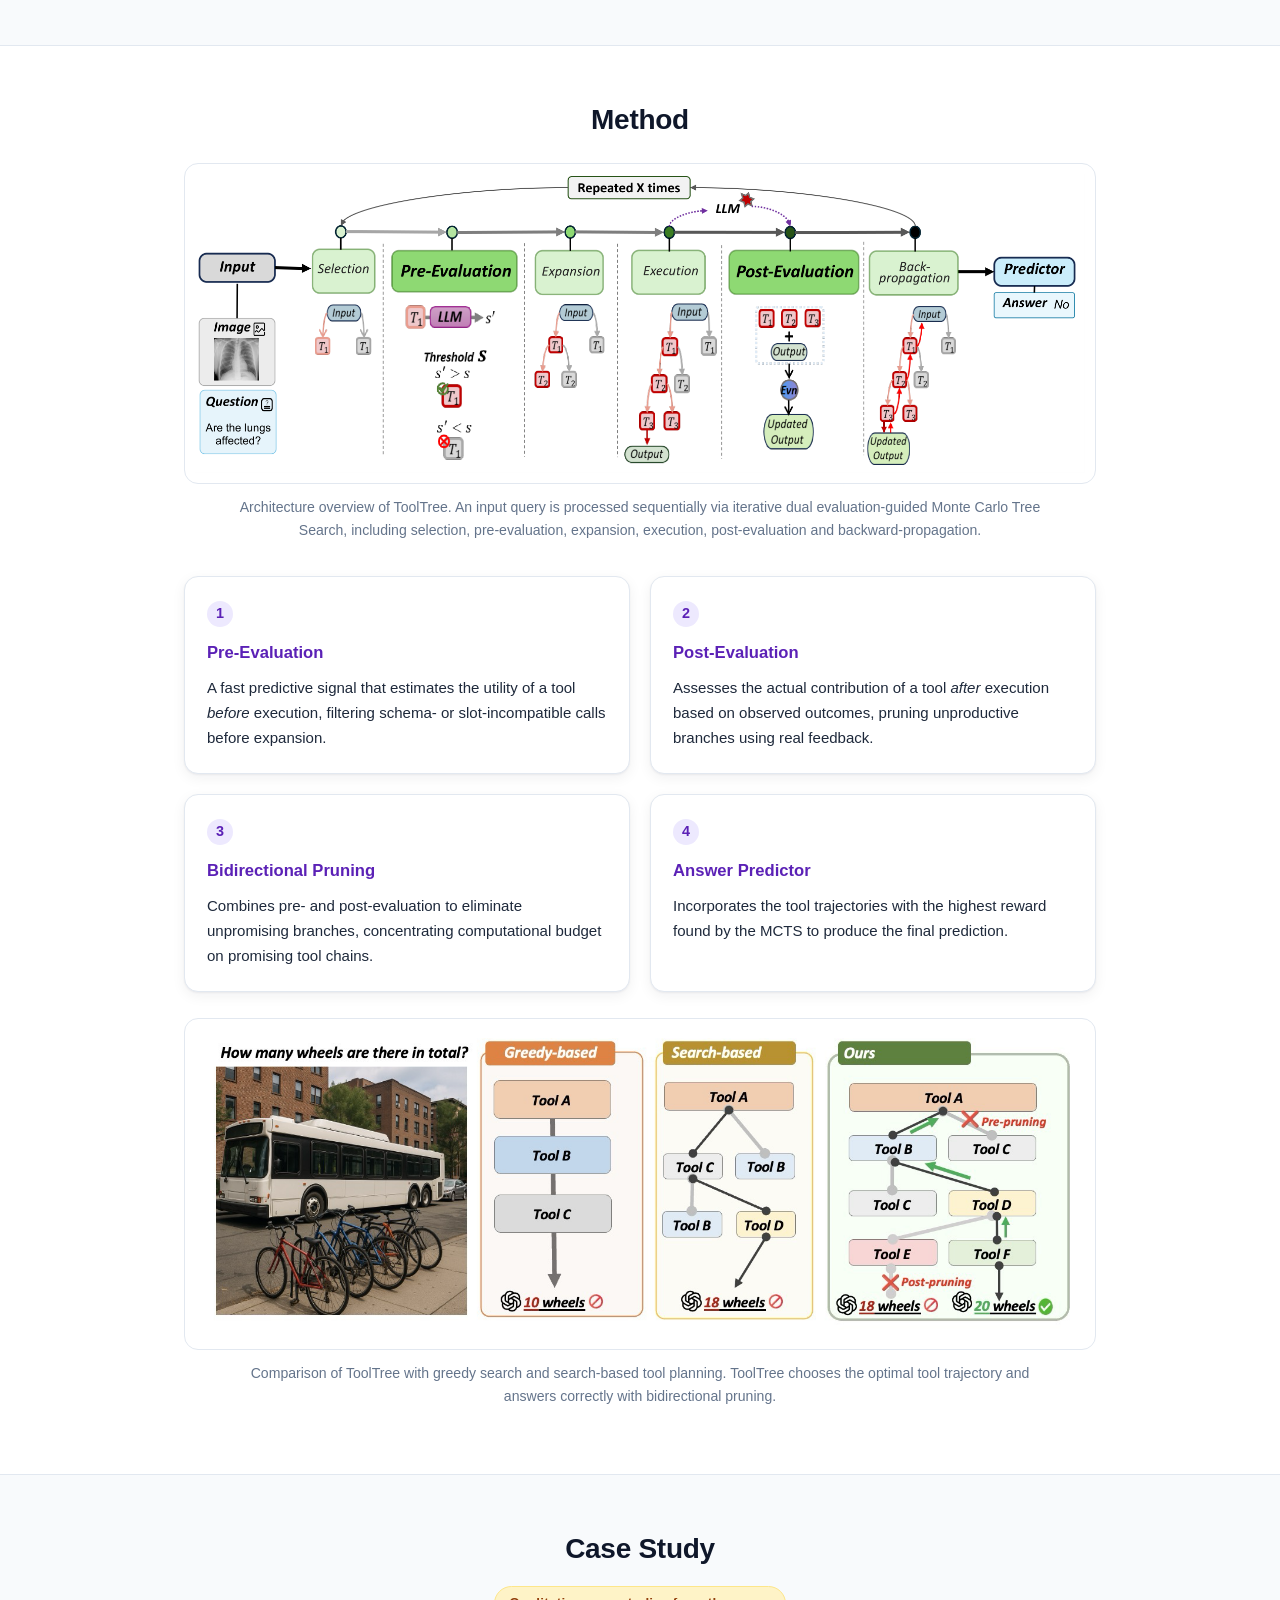
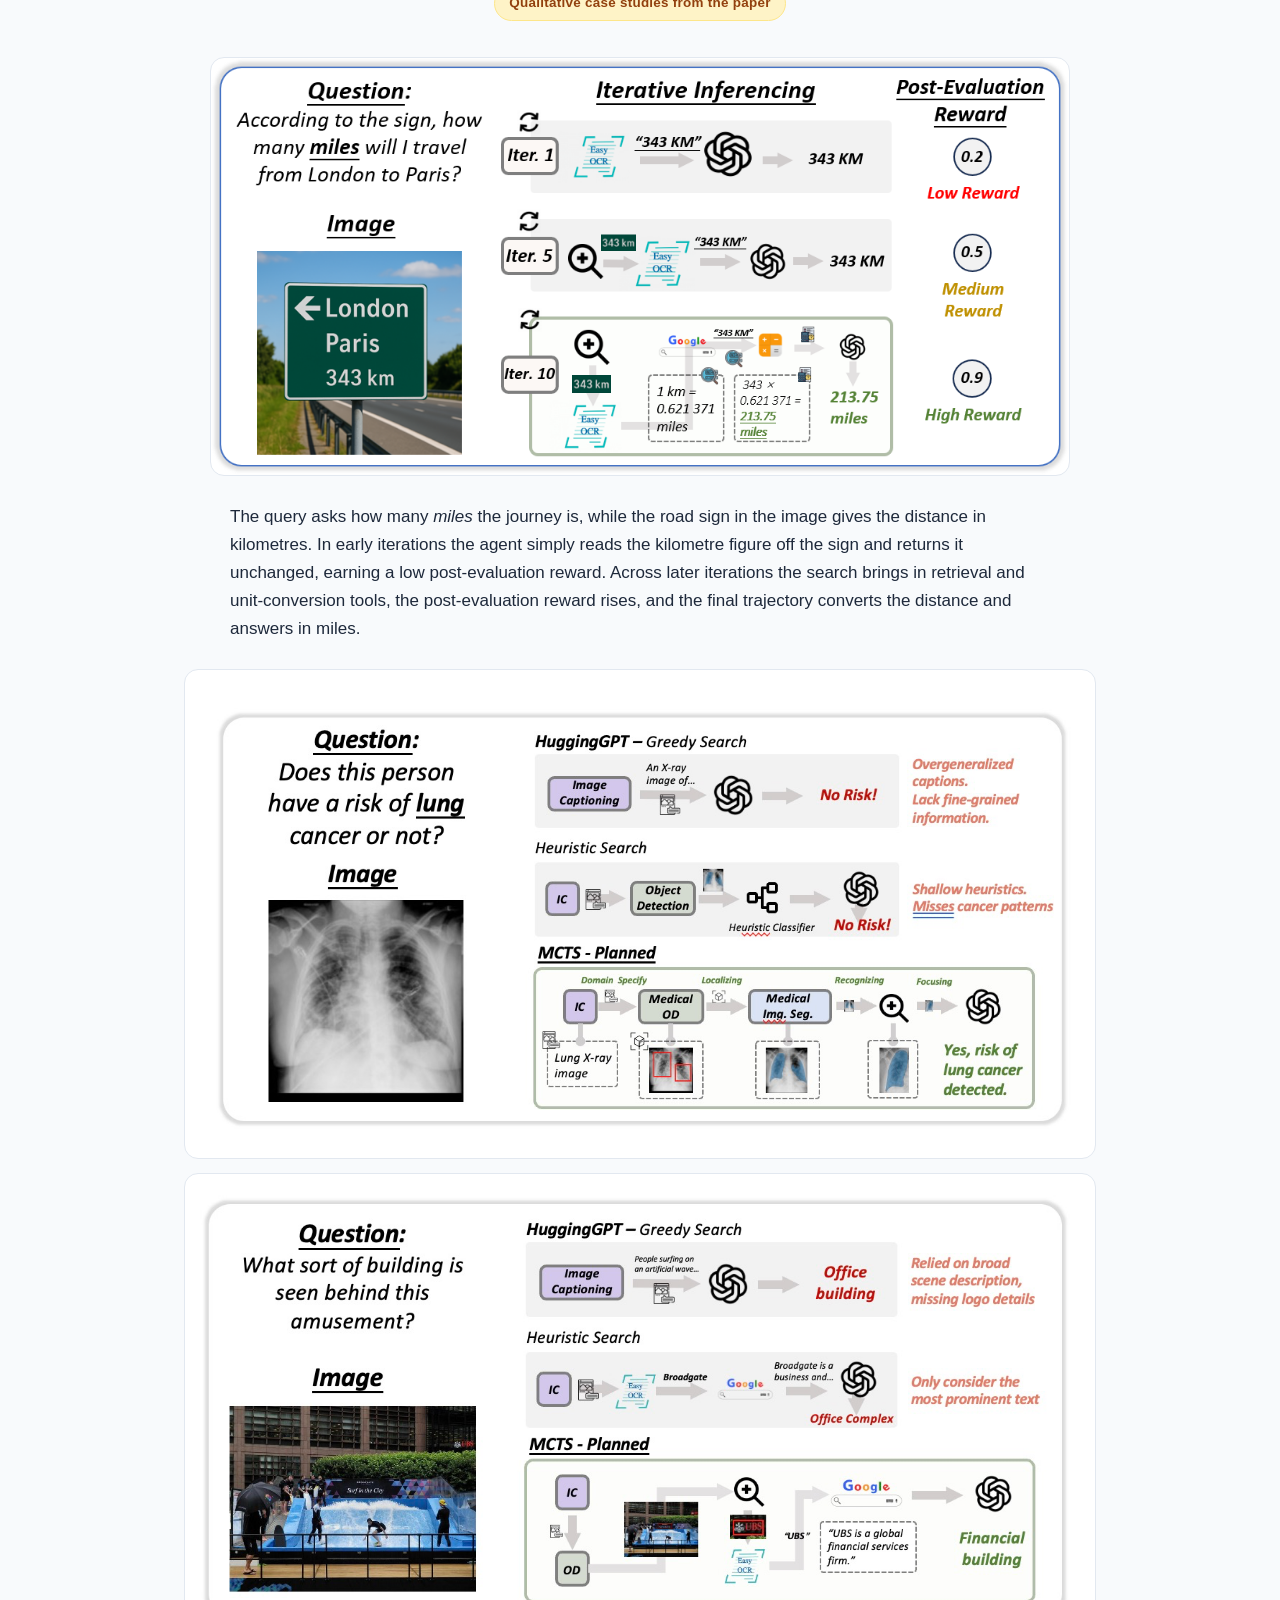
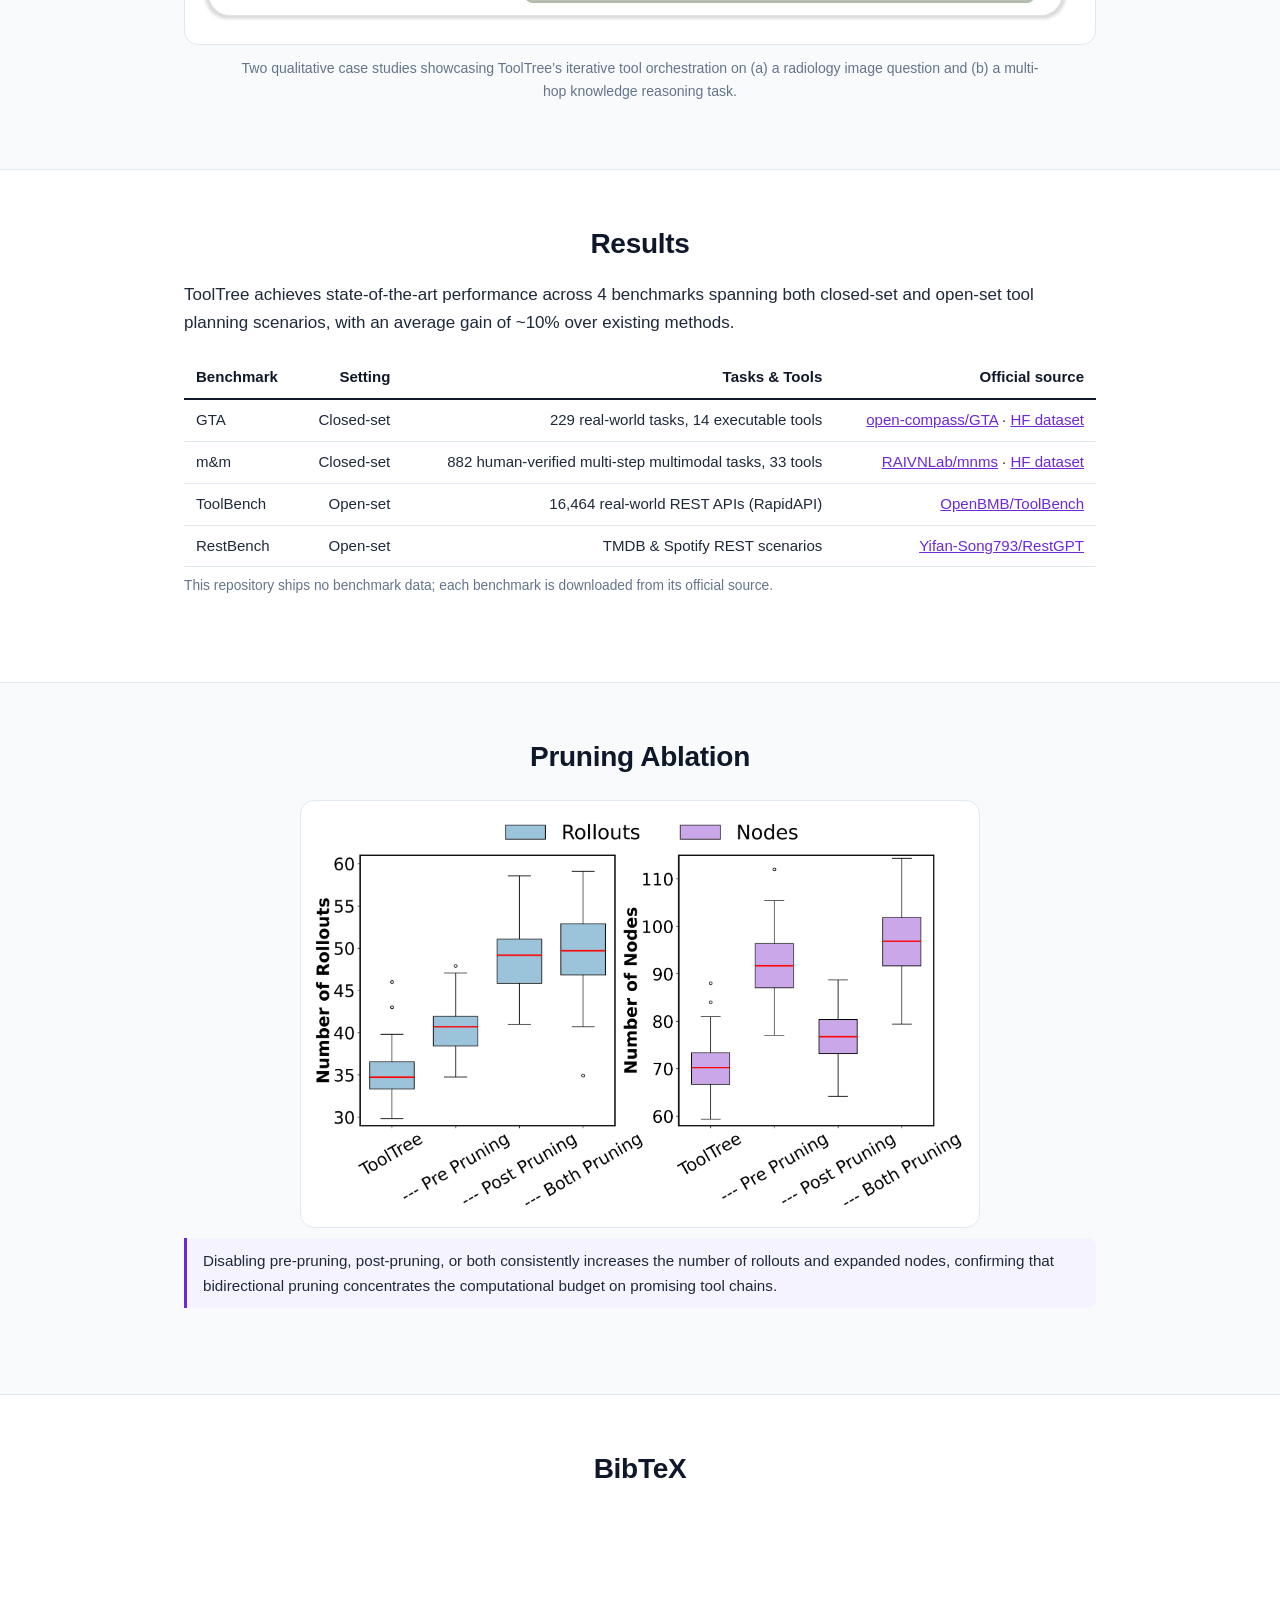
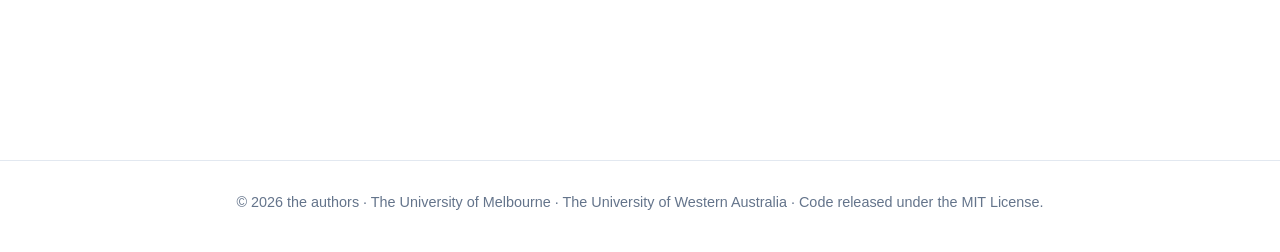
==== commit d350dcf6: "Add extended case walkthrough, arXiv badge, star history, and roadmap" ====
--- a/docs/index.html
+++ b/docs/index.html
@@ -39,6 +39,7 @@
     <p class="venue"><span class="venue-chip">ICLR 2026</span></p>
     <nav class="button-row" aria-label="Paper links">
       <a class="btn" href="https://openreview.net/forum?id=Ef5O9gNNLE" target="_blank" rel="noopener"><svg class="btn-ico" viewBox="0 0 24 24" aria-hidden="true" fill="none" stroke="currentColor" stroke-width="2" stroke-linecap="round" stroke-linejoin="round"><path d="M14 2H6a2 2 0 0 0-2 2v16a2 2 0 0 0 2 2h12a2 2 0 0 0 2-2V8z"/><polyline points="14 2 14 8 20 8"/></svg>Paper</a>
+      <a class="btn" href="https://arxiv.org/abs/2603.12740" target="_blank" rel="noopener"><svg class="btn-ico" viewBox="0 0 24 24" aria-hidden="true" fill="none" stroke="currentColor" stroke-width="2" stroke-linecap="round" stroke-linejoin="round"><path d="M14 2H6a2 2 0 0 0-2 2v16a2 2 0 0 0 2 2h12a2 2 0 0 0 2-2V8z"/><polyline points="14 2 14 8 20 8"/></svg>arXiv</a>
       <a class="btn" href="https://openreview.net/pdf?id=Ef5O9gNNLE" target="_blank" rel="noopener"><svg class="btn-ico" viewBox="0 0 24 24" aria-hidden="true" fill="none" stroke="currentColor" stroke-width="2" stroke-linecap="round" stroke-linejoin="round"><path d="M14 2H6a2 2 0 0 0-2 2v16a2 2 0 0 0 2 2h12a2 2 0 0 0 2-2V8z"/><polyline points="14 2 14 8 20 8"/></svg>PDF</a>
       <a class="btn" href="https://github.com/SYang2000/ICLR_2026_ToolTree" target="_blank" rel="noopener"><svg class="btn-ico" viewBox="0 0 24 24" aria-hidden="true" fill="none" stroke="currentColor" stroke-width="2" stroke-linecap="round" stroke-linejoin="round"><polyline points="16 18 22 12 16 6"/><polyline points="8 6 2 12 8 18"/></svg>Code</a>
       <a class="btn" href="demo.html"><svg class="btn-ico" viewBox="0 0 24 24" aria-hidden="true" fill="currentColor" stroke="none"><polygon points="7 4 20 12 7 20 7 4"/></svg>Demo</a>
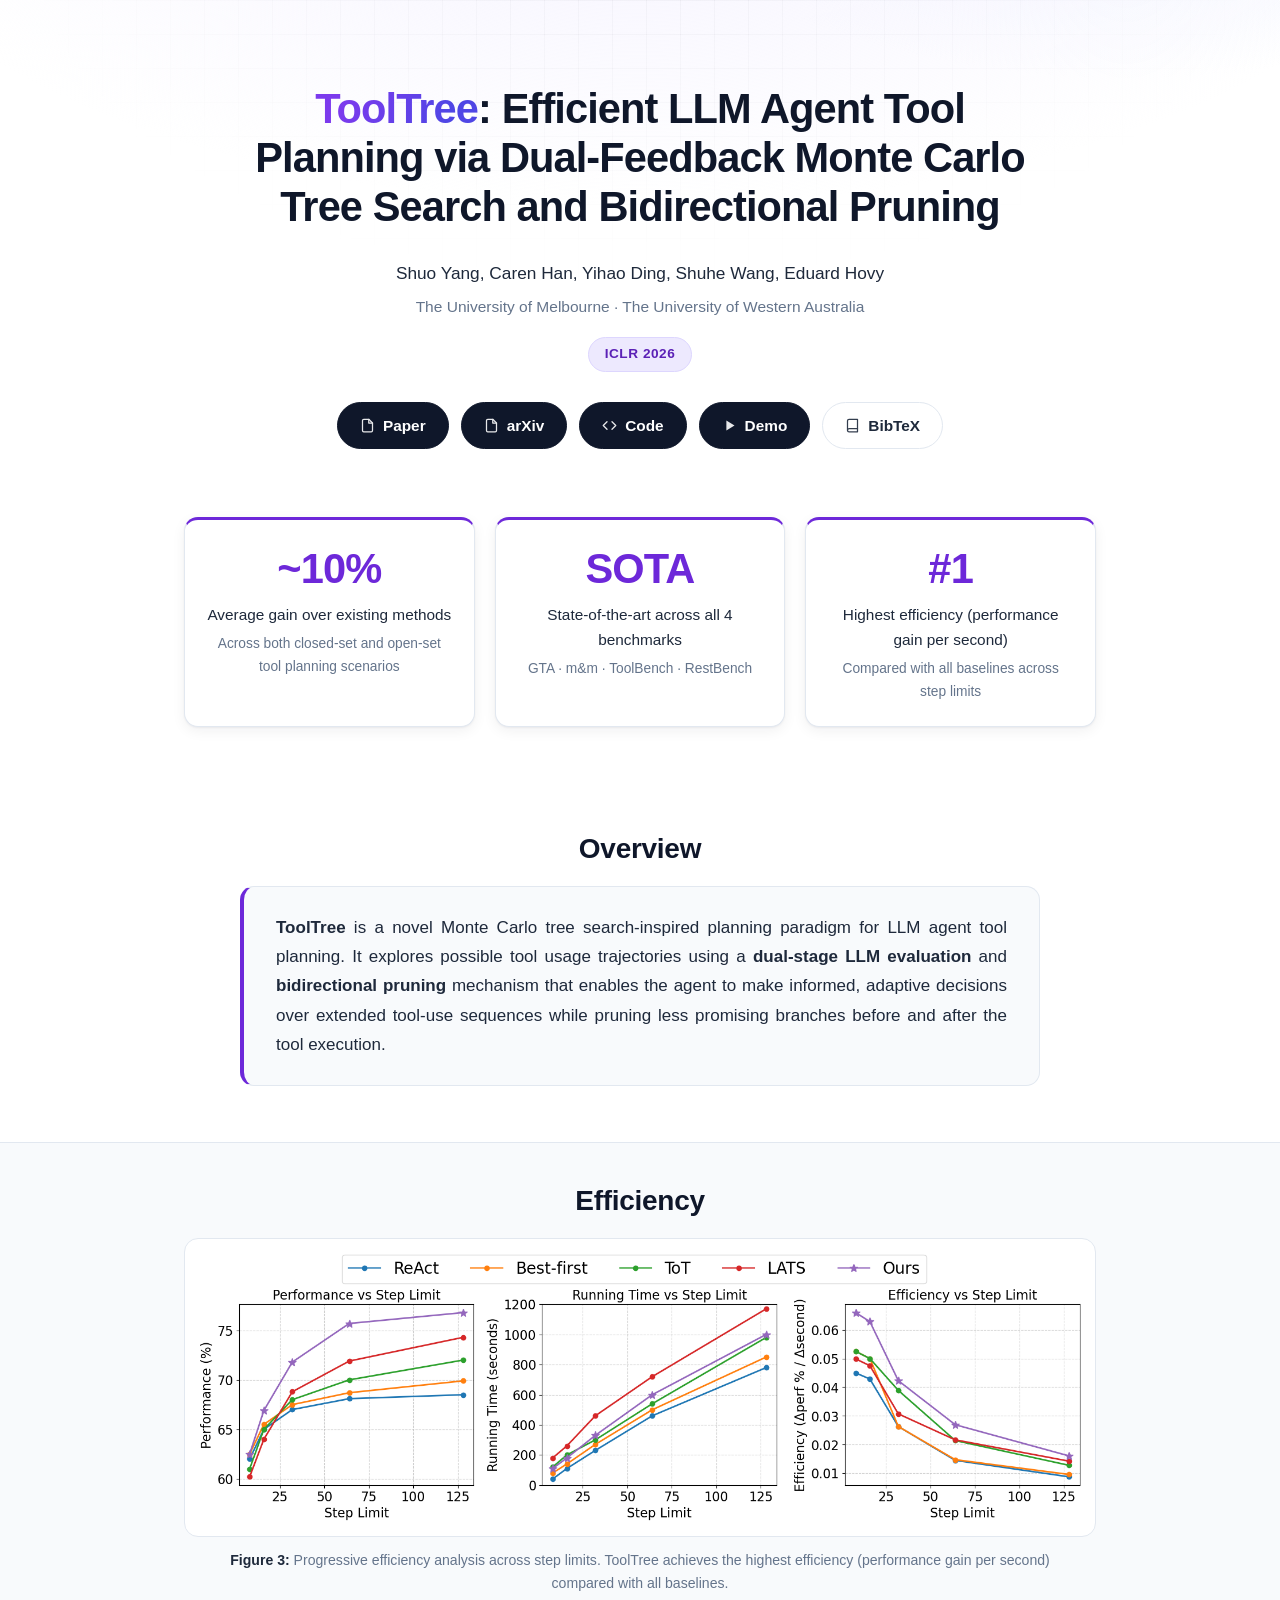
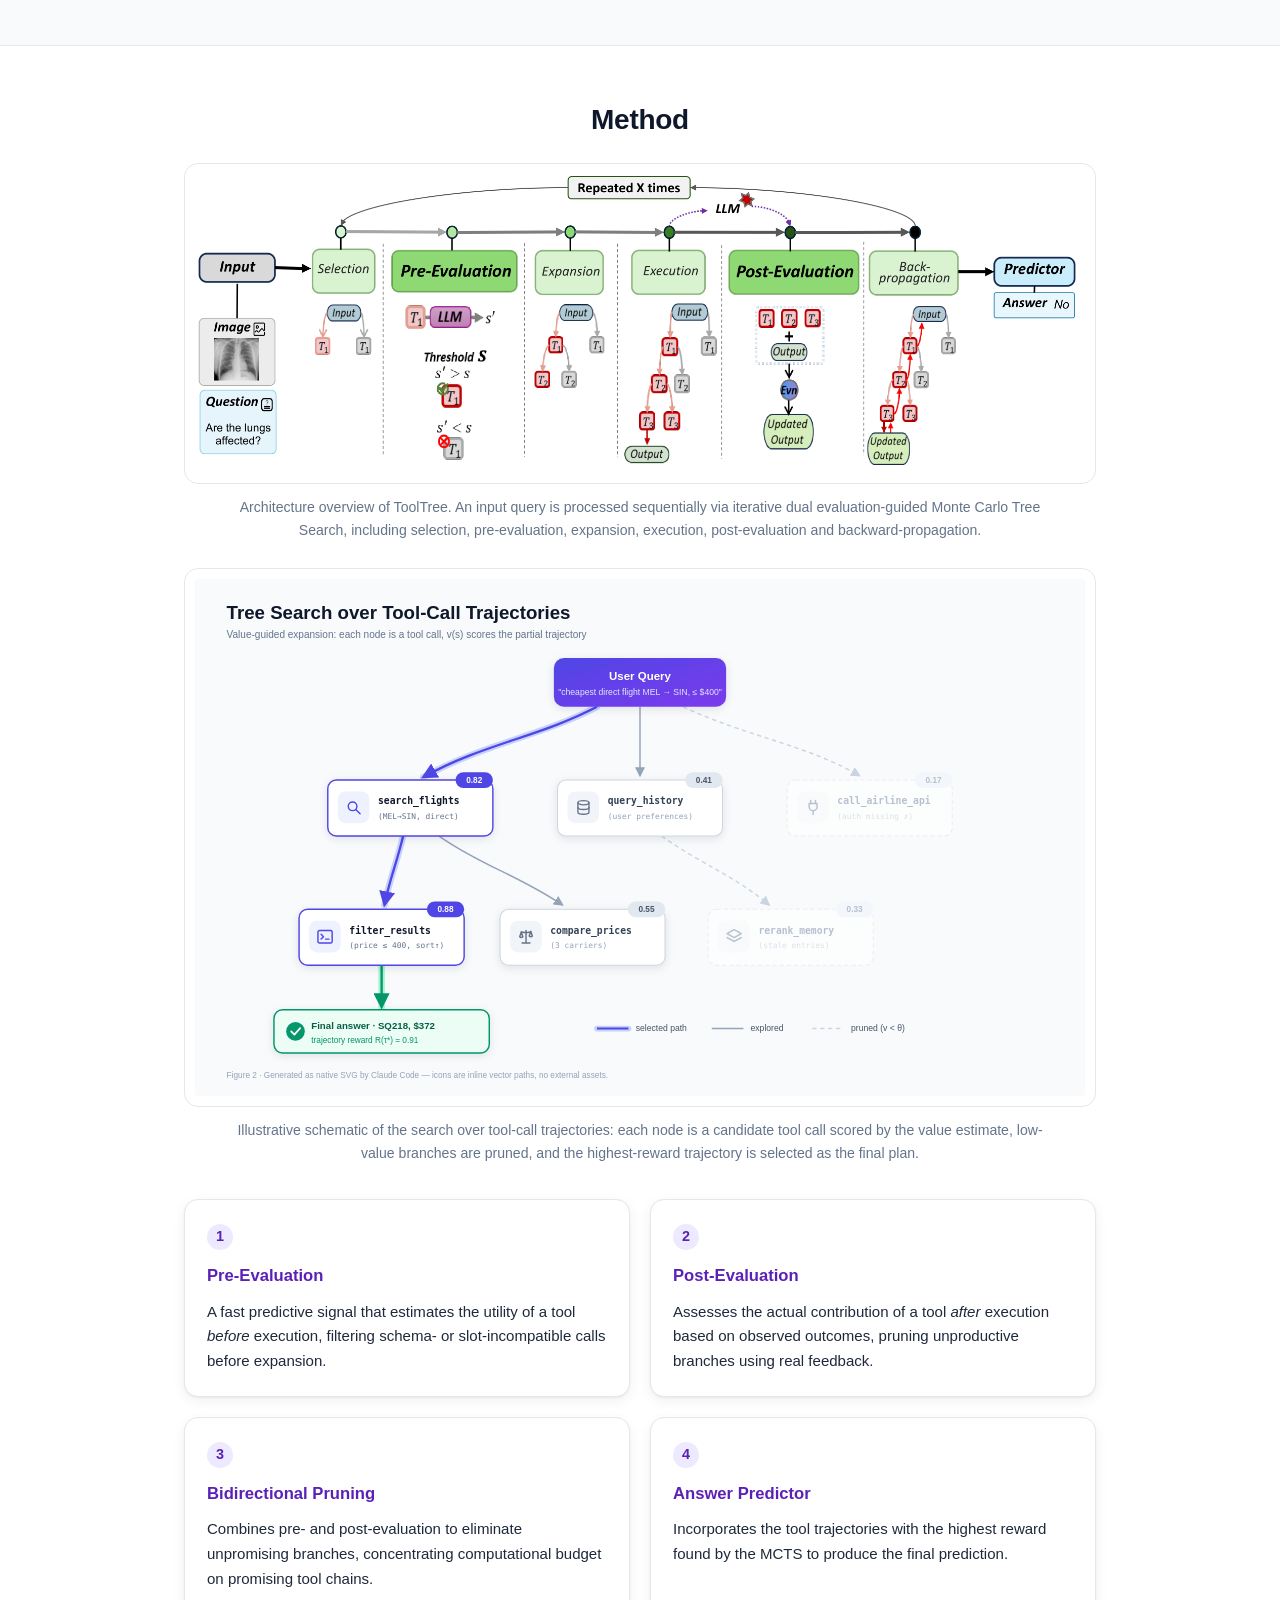
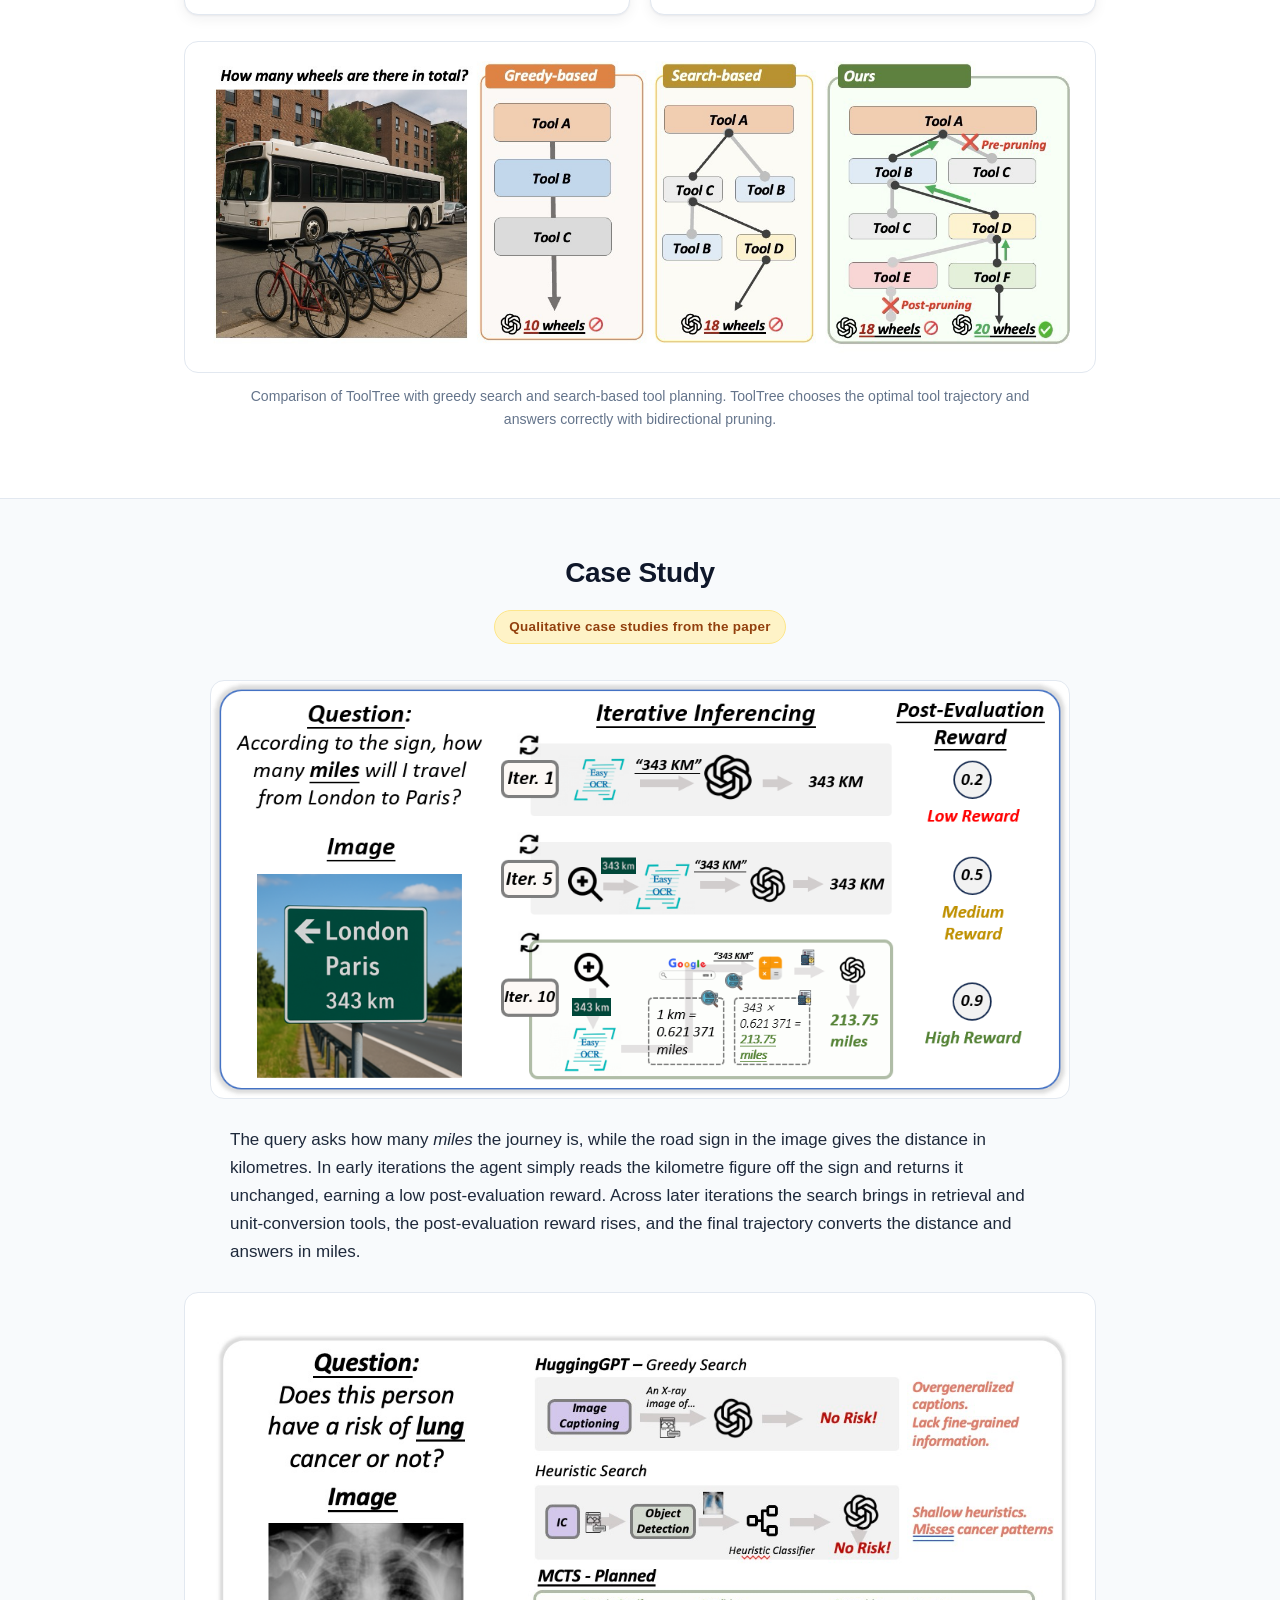
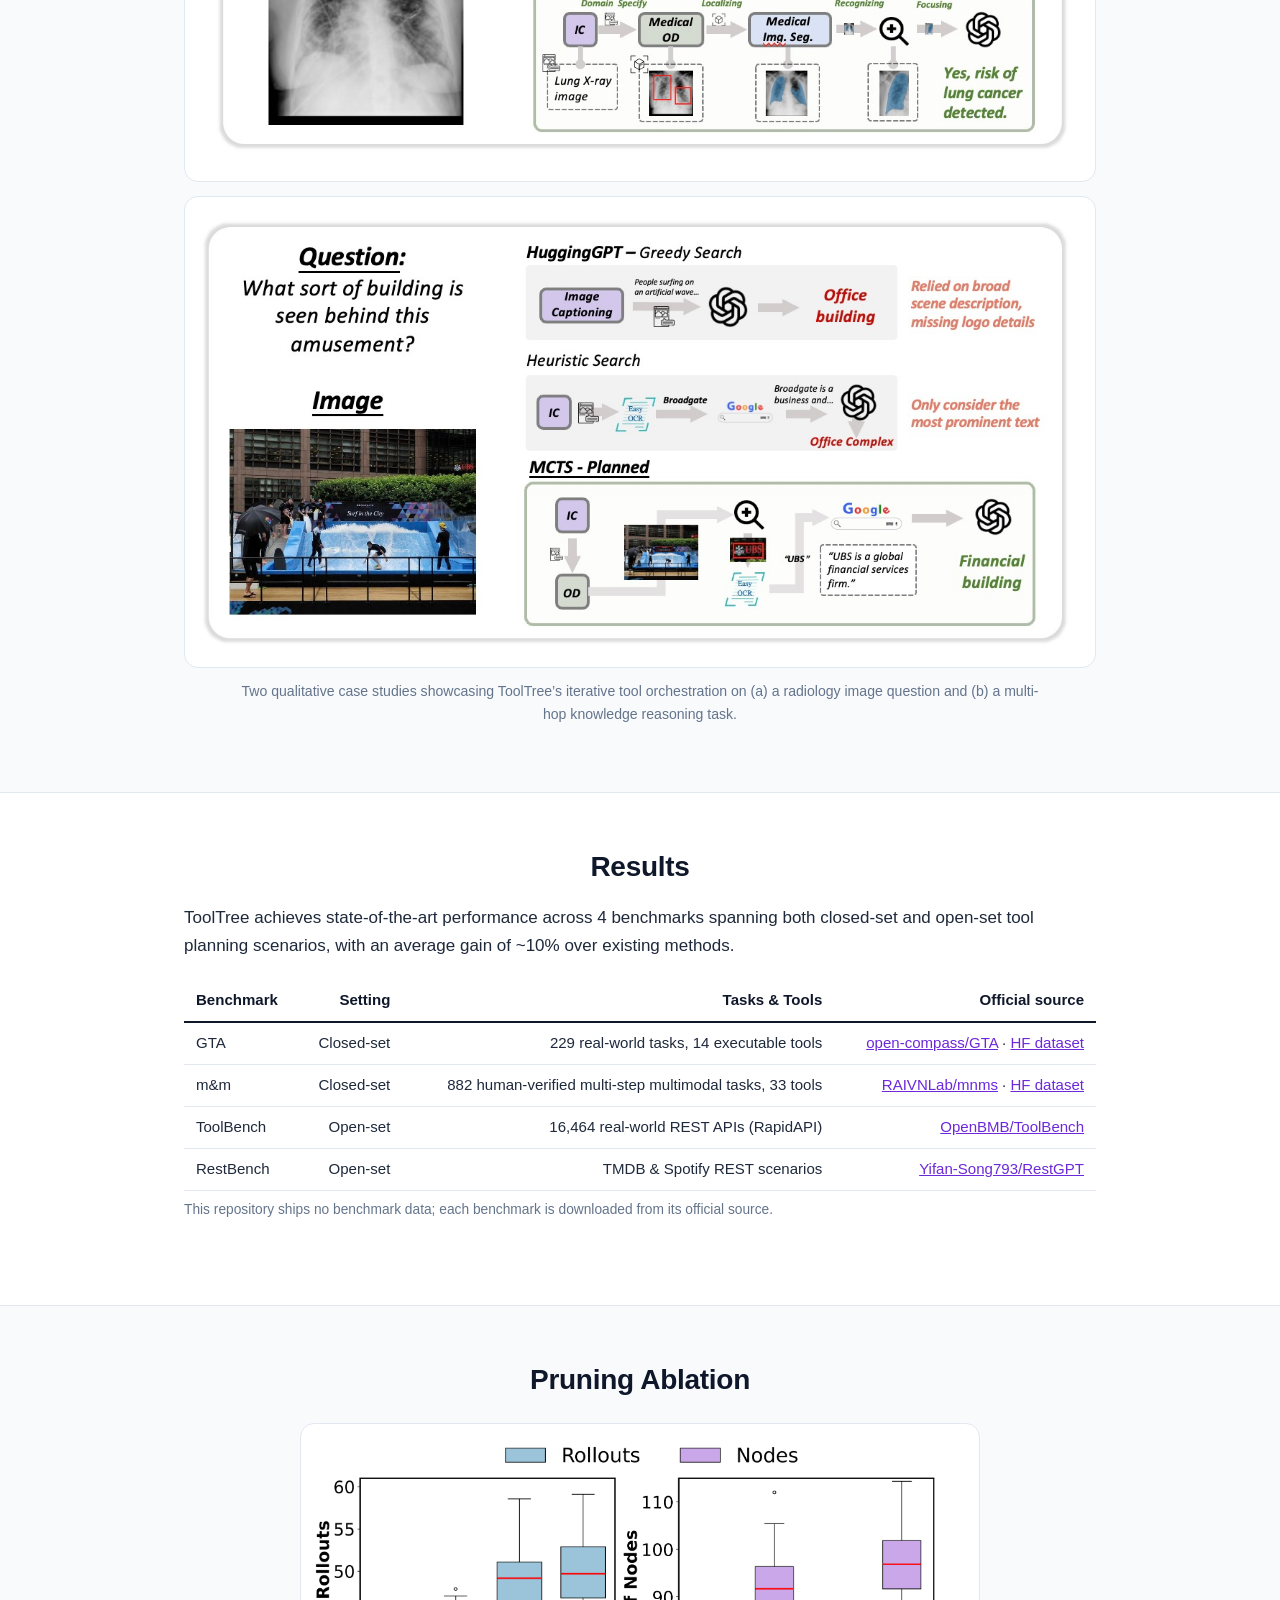
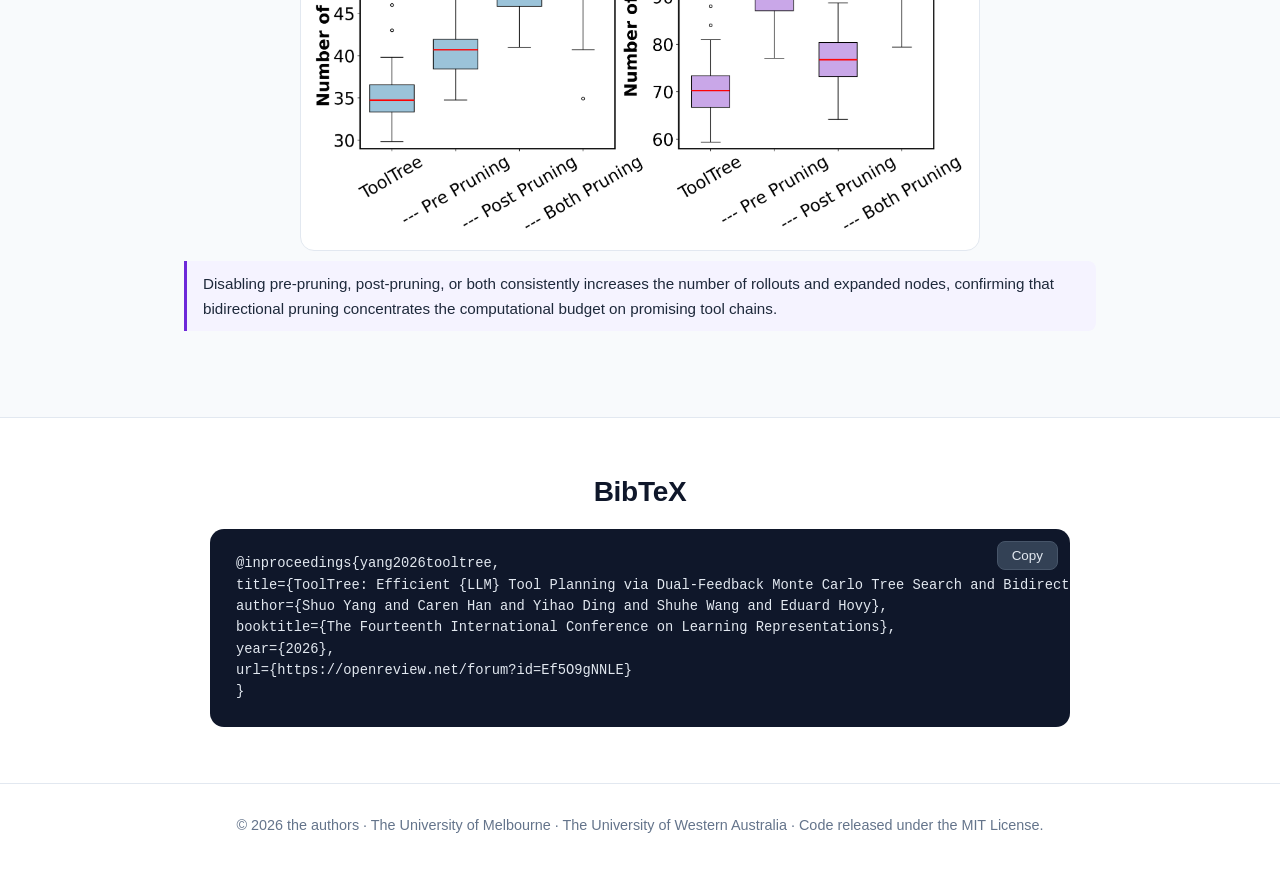
==== commit 84b178bf: "Add search-tree figures and simplify paper buttons" ====
--- a/docs/index.html
+++ b/docs/index.html
@@ -40,7 +40,6 @@
     <nav class="button-row" aria-label="Paper links">
       <a class="btn" href="https://openreview.net/forum?id=Ef5O9gNNLE" target="_blank" rel="noopener"><svg class="btn-ico" viewBox="0 0 24 24" aria-hidden="true" fill="none" stroke="currentColor" stroke-width="2" stroke-linecap="round" stroke-linejoin="round"><path d="M14 2H6a2 2 0 0 0-2 2v16a2 2 0 0 0 2 2h12a2 2 0 0 0 2-2V8z"/><polyline points="14 2 14 8 20 8"/></svg>Paper</a>
       <a class="btn" href="https://arxiv.org/abs/2603.12740" target="_blank" rel="noopener"><svg class="btn-ico" viewBox="0 0 24 24" aria-hidden="true" fill="none" stroke="currentColor" stroke-width="2" stroke-linecap="round" stroke-linejoin="round"><path d="M14 2H6a2 2 0 0 0-2 2v16a2 2 0 0 0 2 2h12a2 2 0 0 0 2-2V8z"/><polyline points="14 2 14 8 20 8"/></svg>arXiv</a>
-      <a class="btn" href="https://openreview.net/pdf?id=Ef5O9gNNLE" target="_blank" rel="noopener"><svg class="btn-ico" viewBox="0 0 24 24" aria-hidden="true" fill="none" stroke="currentColor" stroke-width="2" stroke-linecap="round" stroke-linejoin="round"><path d="M14 2H6a2 2 0 0 0-2 2v16a2 2 0 0 0 2 2h12a2 2 0 0 0 2-2V8z"/><polyline points="14 2 14 8 20 8"/></svg>PDF</a>
       <a class="btn" href="https://github.com/SYang2000/ICLR_2026_ToolTree" target="_blank" rel="noopener"><svg class="btn-ico" viewBox="0 0 24 24" aria-hidden="true" fill="none" stroke="currentColor" stroke-width="2" stroke-linecap="round" stroke-linejoin="round"><polyline points="16 18 22 12 16 6"/><polyline points="8 6 2 12 8 18"/></svg>Code</a>
       <a class="btn" href="demo.html"><svg class="btn-ico" viewBox="0 0 24 24" aria-hidden="true" fill="currentColor" stroke="none"><polygon points="7 4 20 12 7 20 7 4"/></svg>Demo</a>
       <a class="btn btn-ghost" href="#bibtex"><svg class="btn-ico" viewBox="0 0 24 24" aria-hidden="true" fill="none" stroke="currentColor" stroke-width="2" stroke-linecap="round" stroke-linejoin="round"><path d="M4 19.5A2.5 2.5 0 0 1 6.5 17H20"/><path d="M6.5 2H20v20H6.5A2.5 2.5 0 0 1 4 19.5v-15A2.5 2.5 0 0 1 6.5 2z"/></svg>BibTeX</a>
@@ -110,6 +109,13 @@
       <figcaption>Architecture overview of ToolTree. An input query is processed sequentially via iterative
         dual evaluation-guided Monte Carlo Tree Search, including selection, pre-evaluation, expansion,
         execution, post-evaluation and backward-propagation.</figcaption>
+    </figure>
+
+    <figure class="paper-figure reveal">
+      <img src="static/paper/tooltree_search.svg" alt="Schematic tree of tool calls for a flight-search query: from the user query, candidate tool calls branch out with value scores, the low-scoring branches are drawn dashed as pruned, and one bold path leads to a final answer bar.">
+      <figcaption>Illustrative schematic of the search over tool-call trajectories: each node is a candidate
+        tool call scored by the value estimate, low-value branches are pruned, and the highest-reward
+        trajectory is selected as the final plan.</figcaption>
     </figure>
 
     <div class="mech-grid mech-grid-4 reveal stagger">
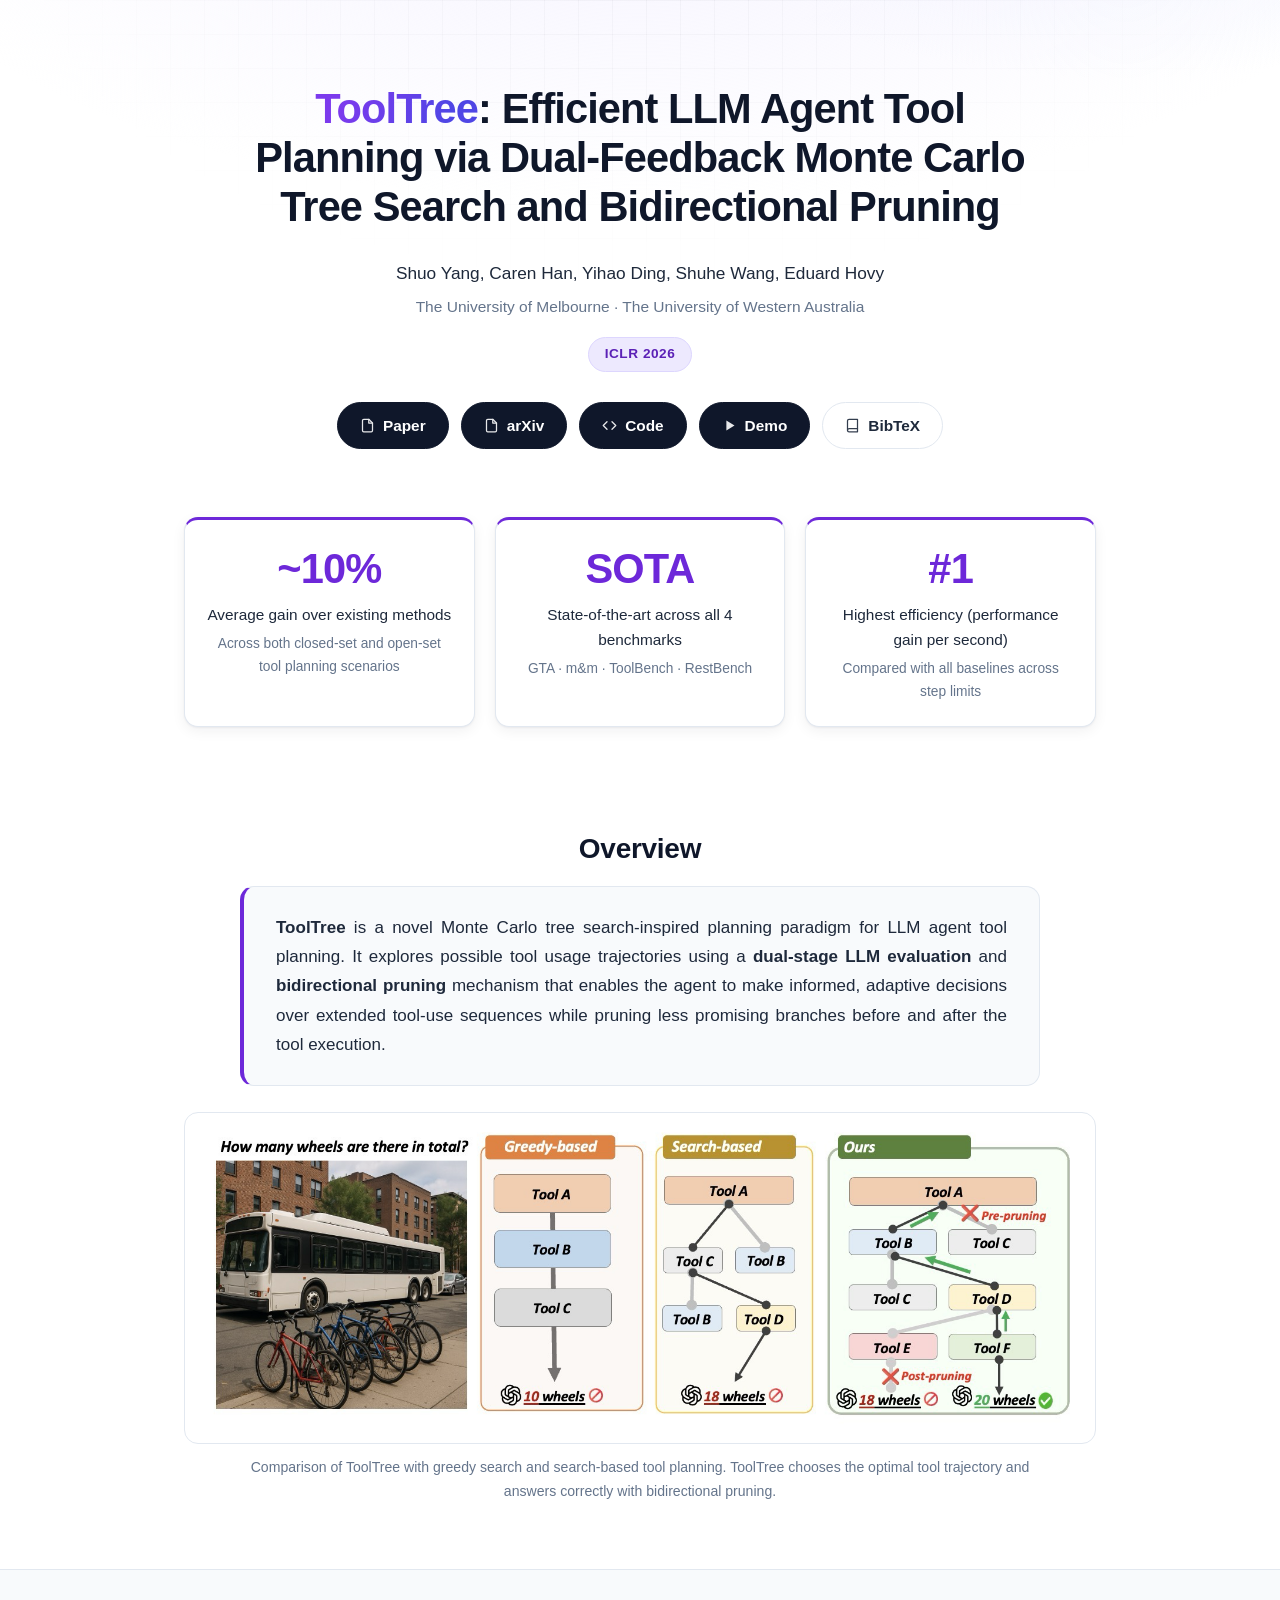
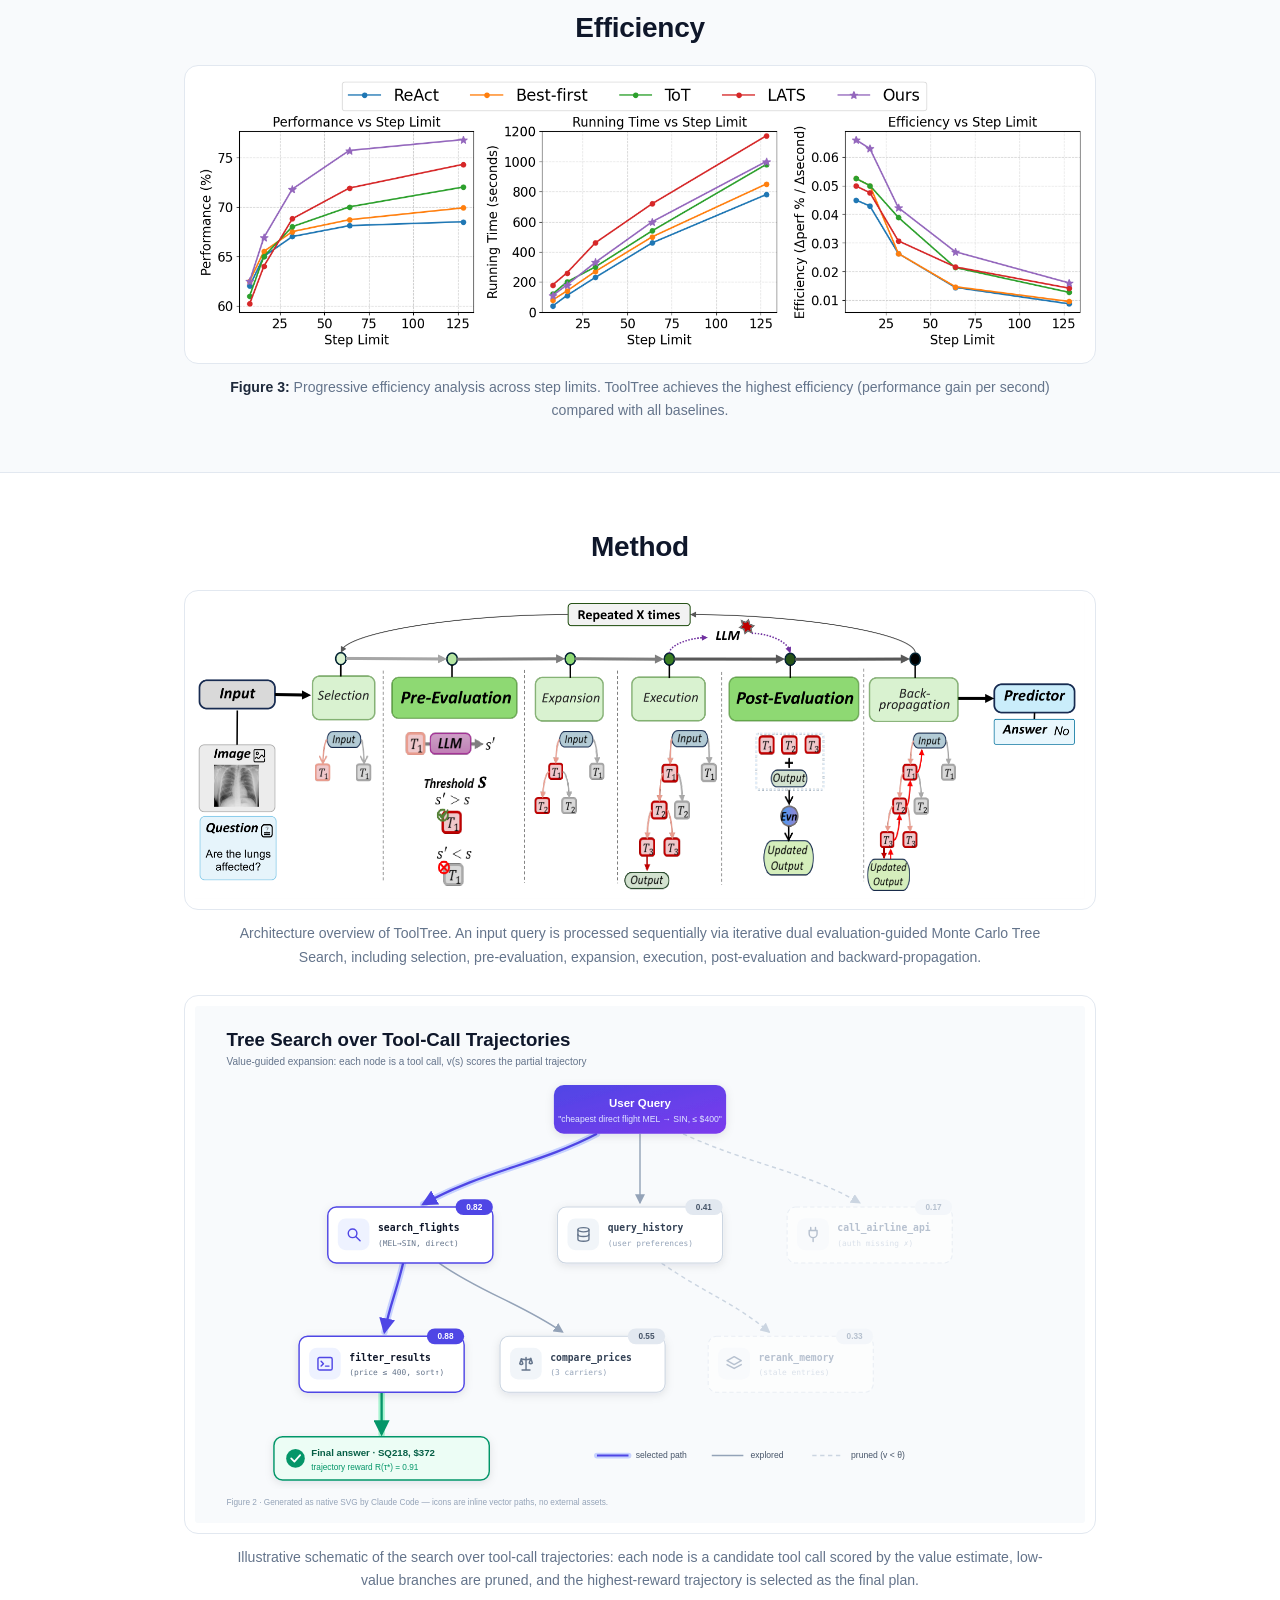
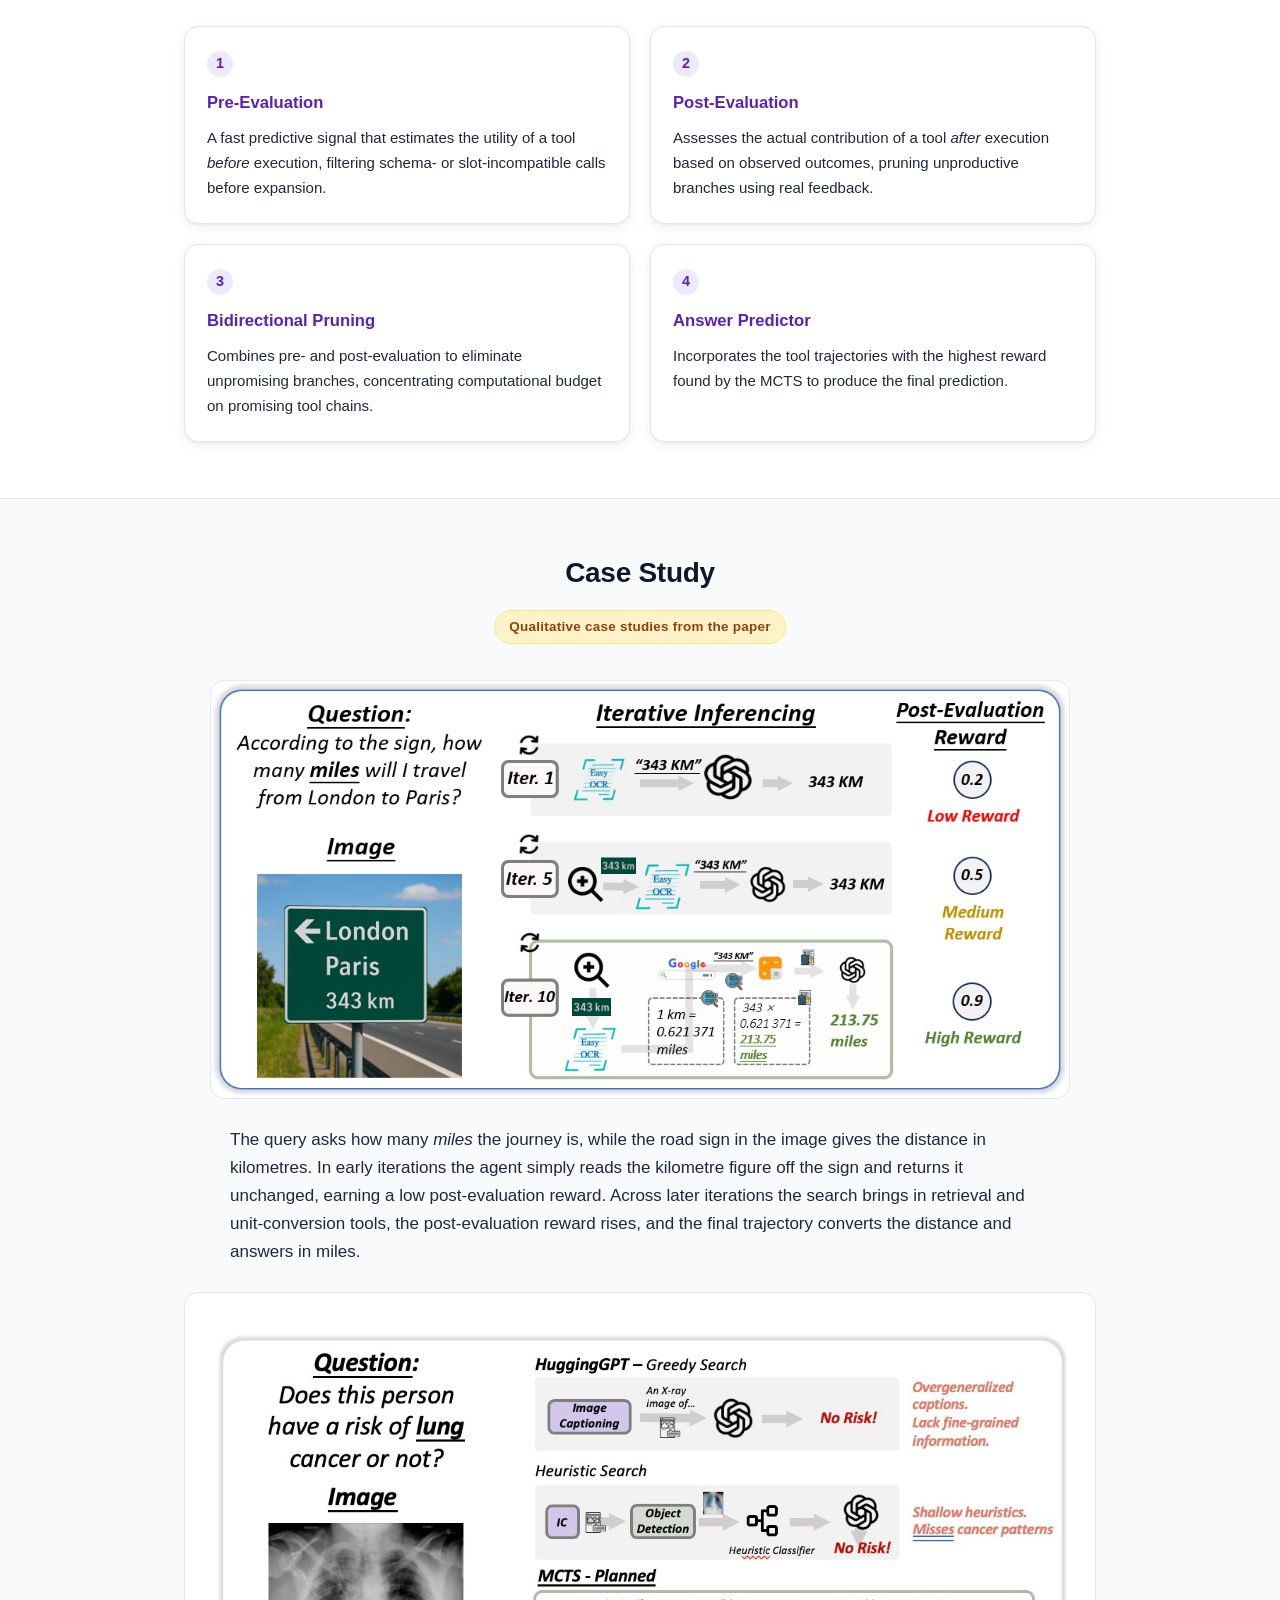
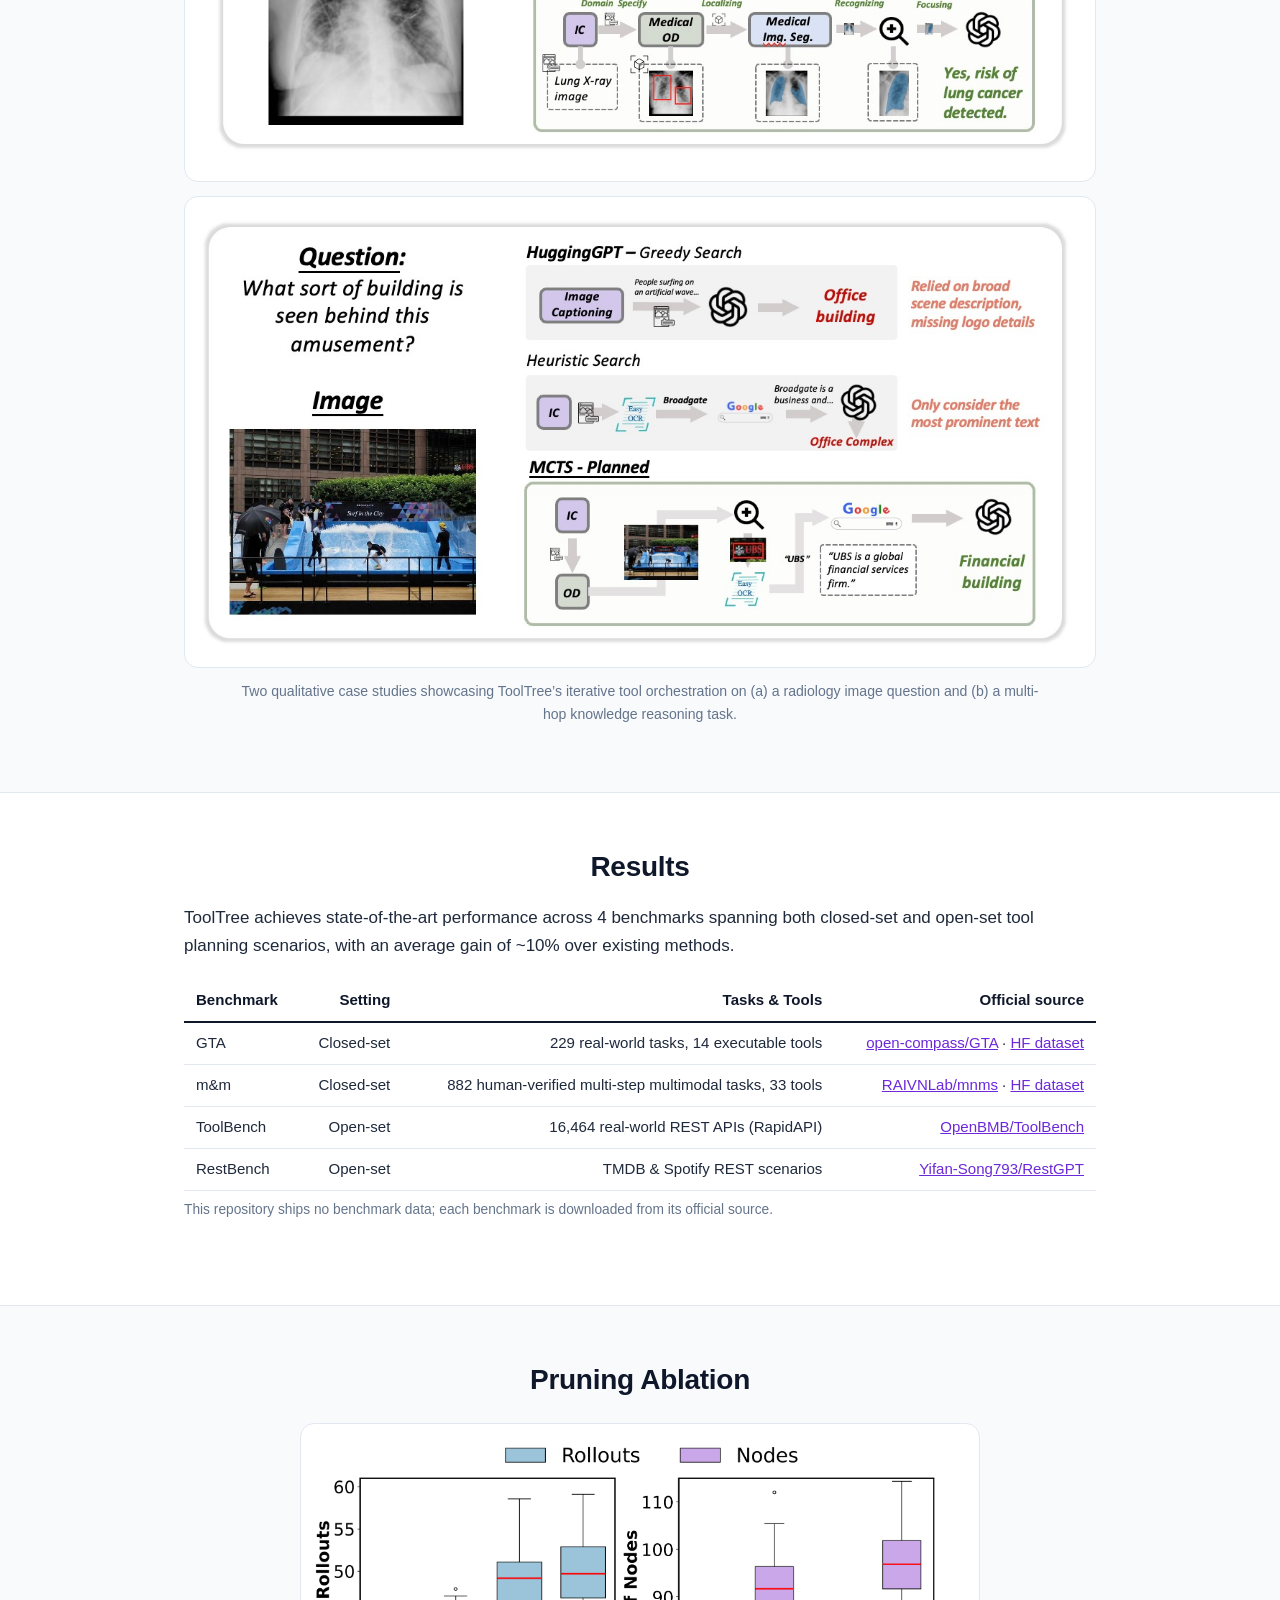
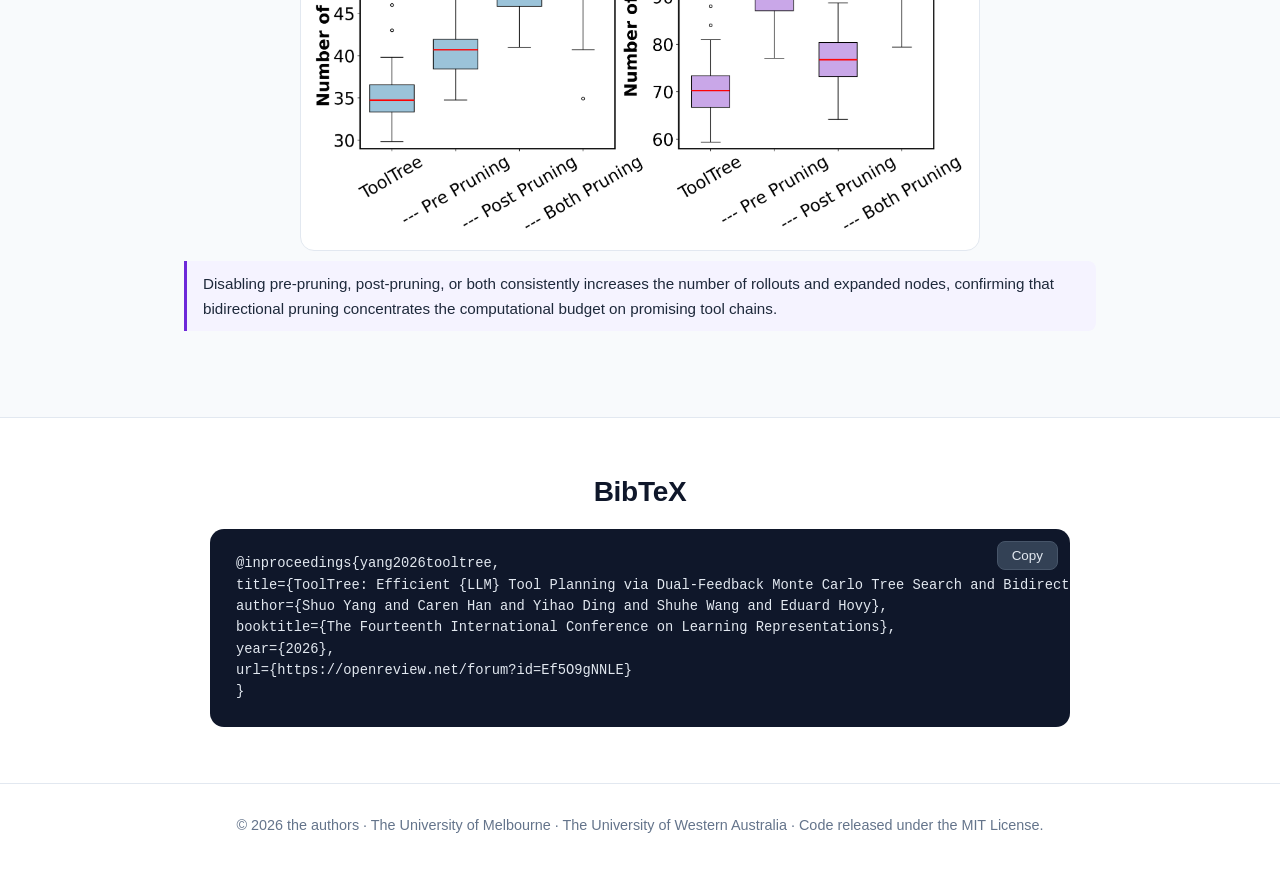
==== commit a114e3aa: "Move comparison figure to overview" ====
--- a/docs/index.html
+++ b/docs/index.html
@@ -85,6 +85,12 @@
           while pruning less promising branches before and after the tool execution.
       </p>
     </div>
+
+    <figure class="paper-figure reveal">
+      <img src="static/paper/comparison.png" alt="Concept comparison on a street photo asking how many wheels are in total: greedy-based planning commits to a single tool chain and answers incorrectly; search-based planning explores more tool branches but still returns a wrong count; ToolTree prunes branches before (pre-pruning) and after (post-pruning) execution and answers correctly.">
+      <figcaption>Comparison of ToolTree with greedy search and search-based tool planning. ToolTree chooses
+        the optimal tool trajectory and answers correctly with bidirectional pruning.</figcaption>
+    </figure>
   </div>
 </section>
 
@@ -152,12 +158,6 @@
         </p>
       </div>
     </div>
-
-    <figure class="paper-figure reveal">
-      <img src="static/paper/comparison.png" alt="Concept comparison on a street photo asking how many wheels are in total: greedy-based planning commits to a single tool chain and answers incorrectly; search-based planning explores more tool branches but still returns a wrong count; ToolTree prunes branches before (pre-pruning) and after (post-pruning) execution and answers correctly.">
-      <figcaption>Comparison of ToolTree with greedy search and search-based tool planning. ToolTree chooses
-        the optimal tool trajectory and answers correctly with bidirectional pruning.</figcaption>
-    </figure>
   </div>
 </section>
 
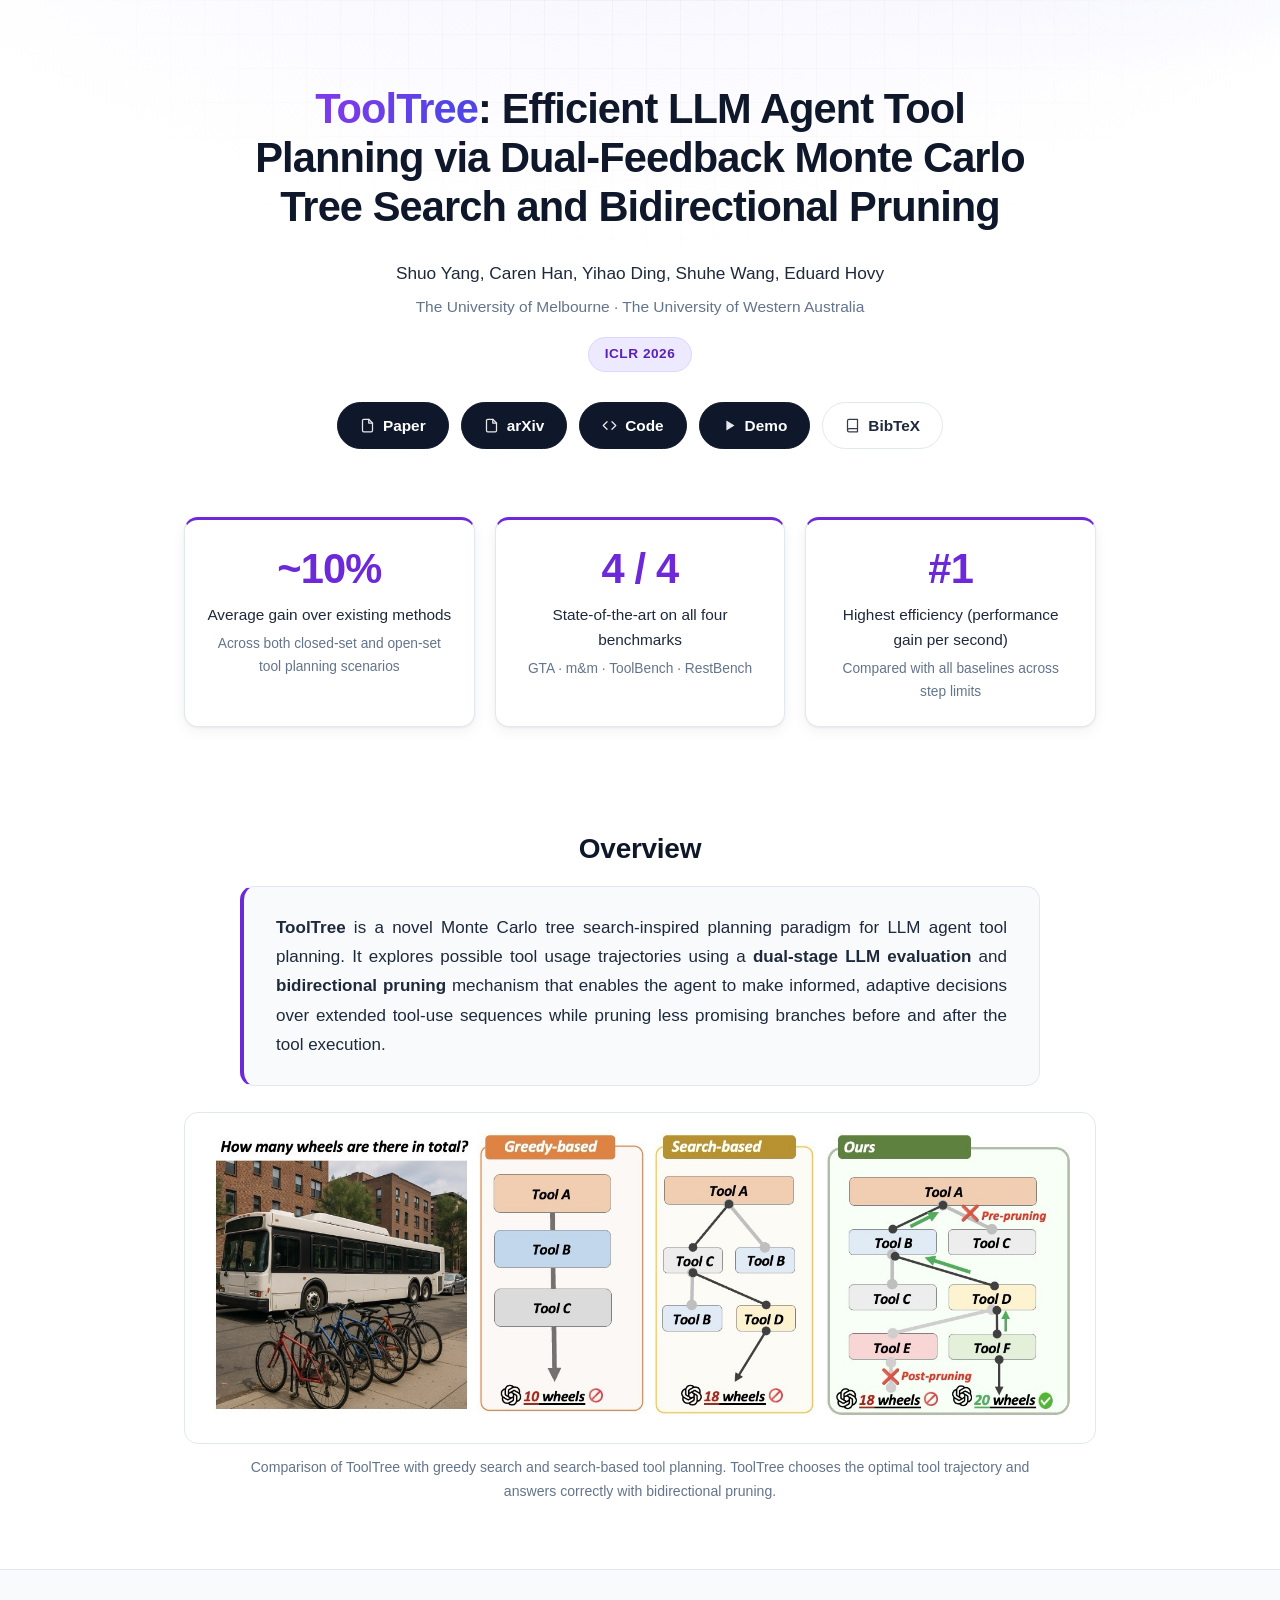
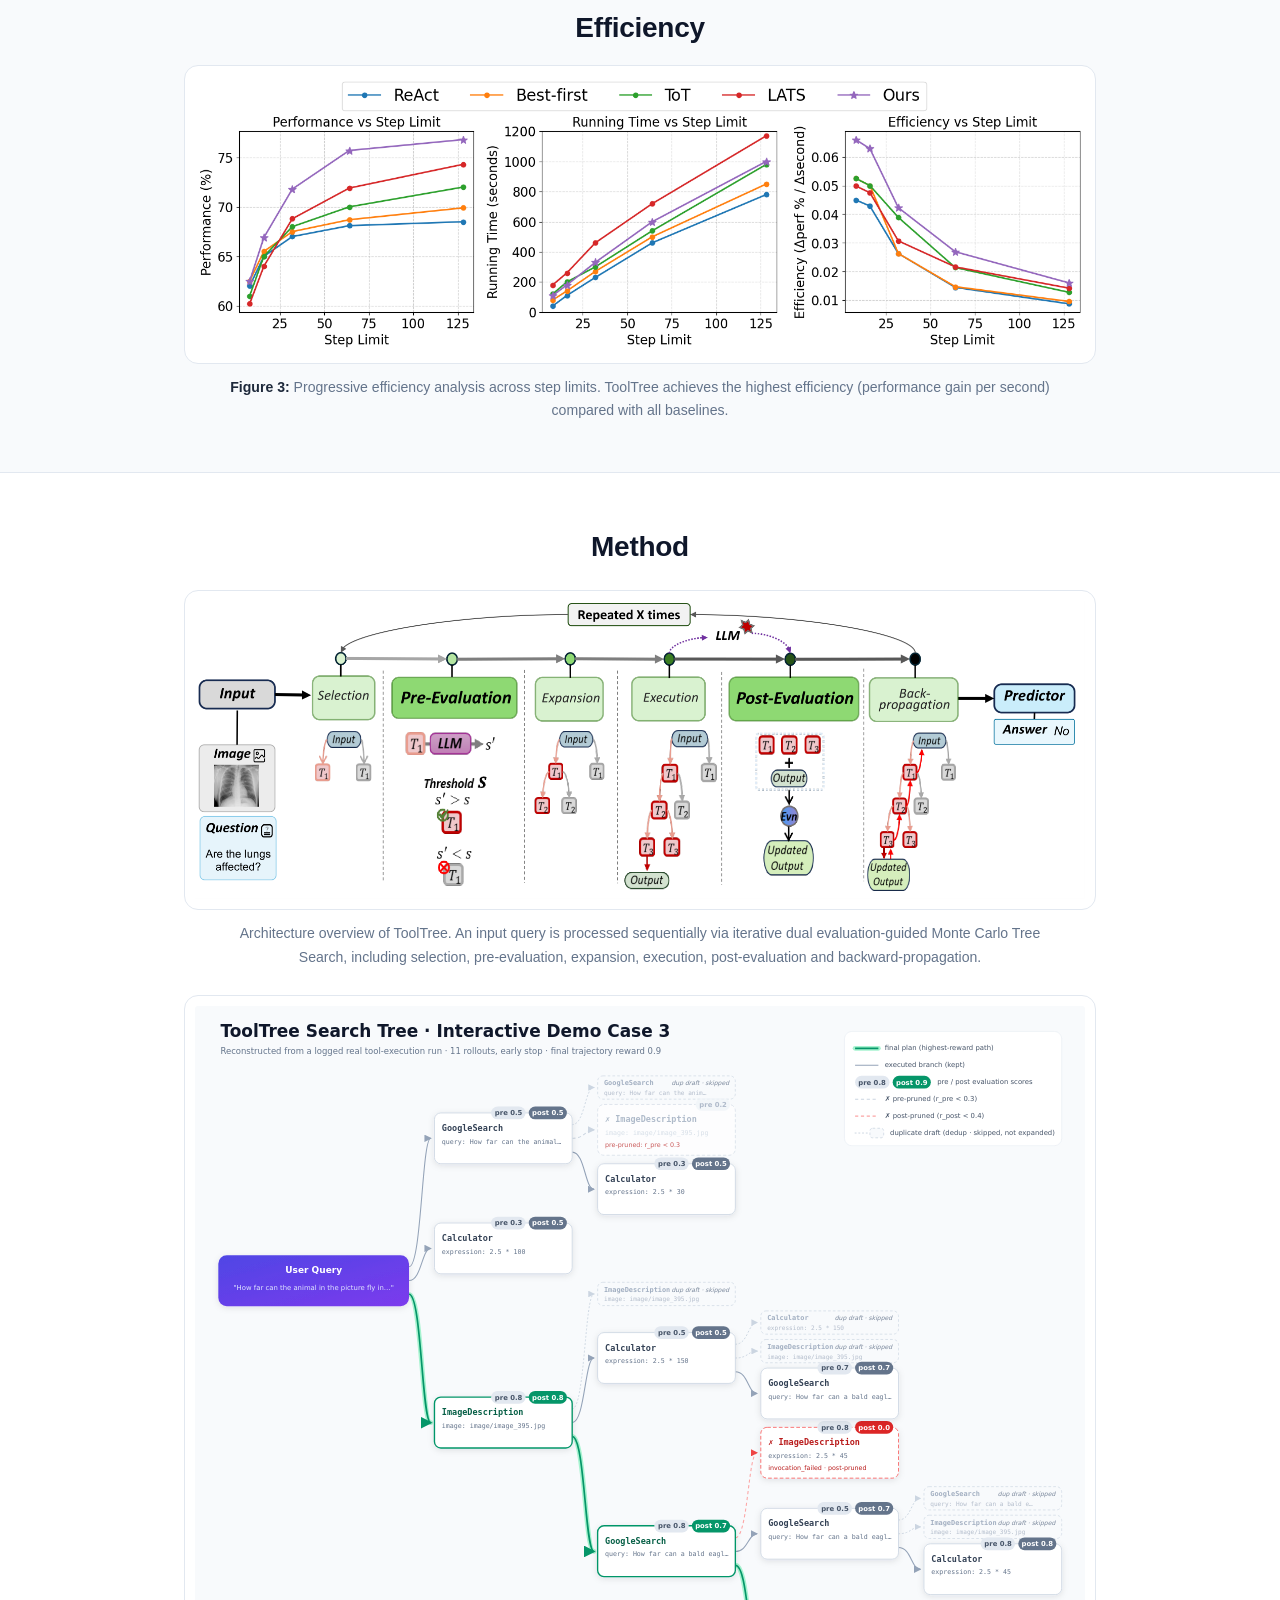
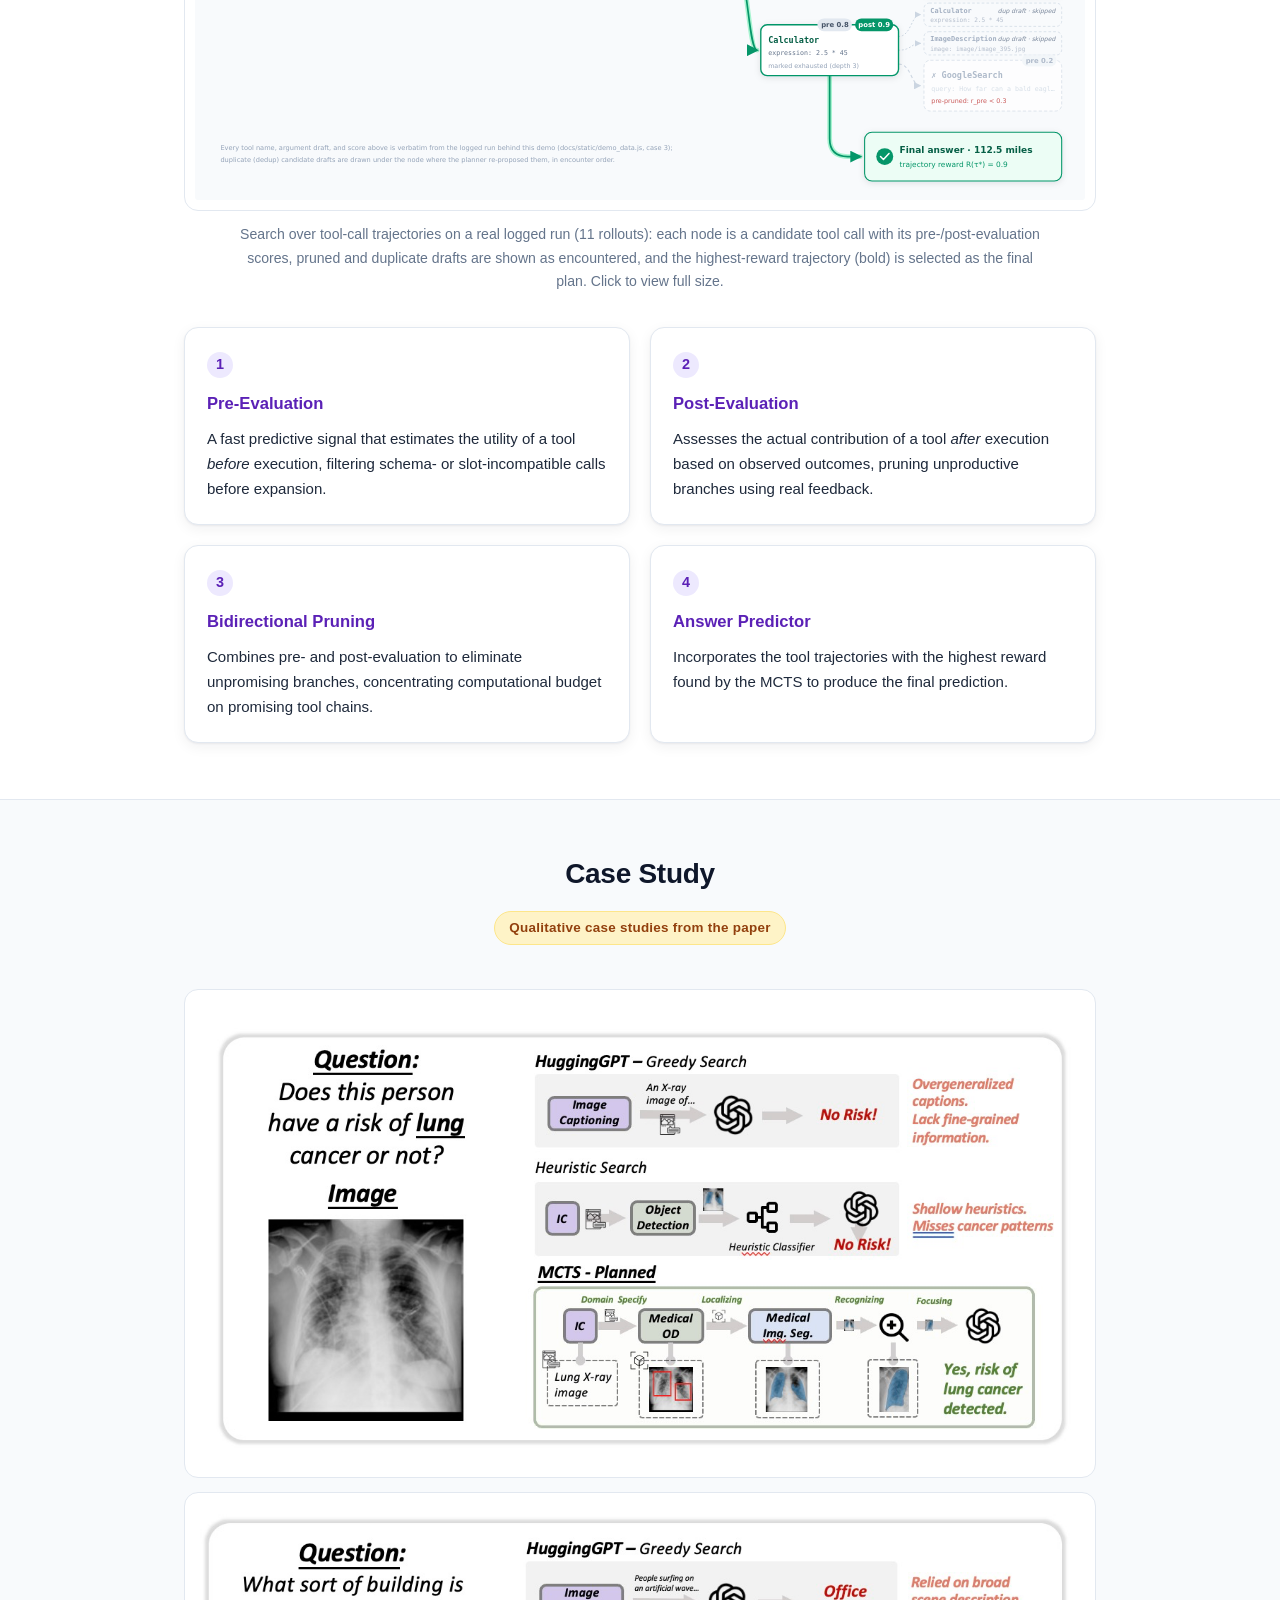
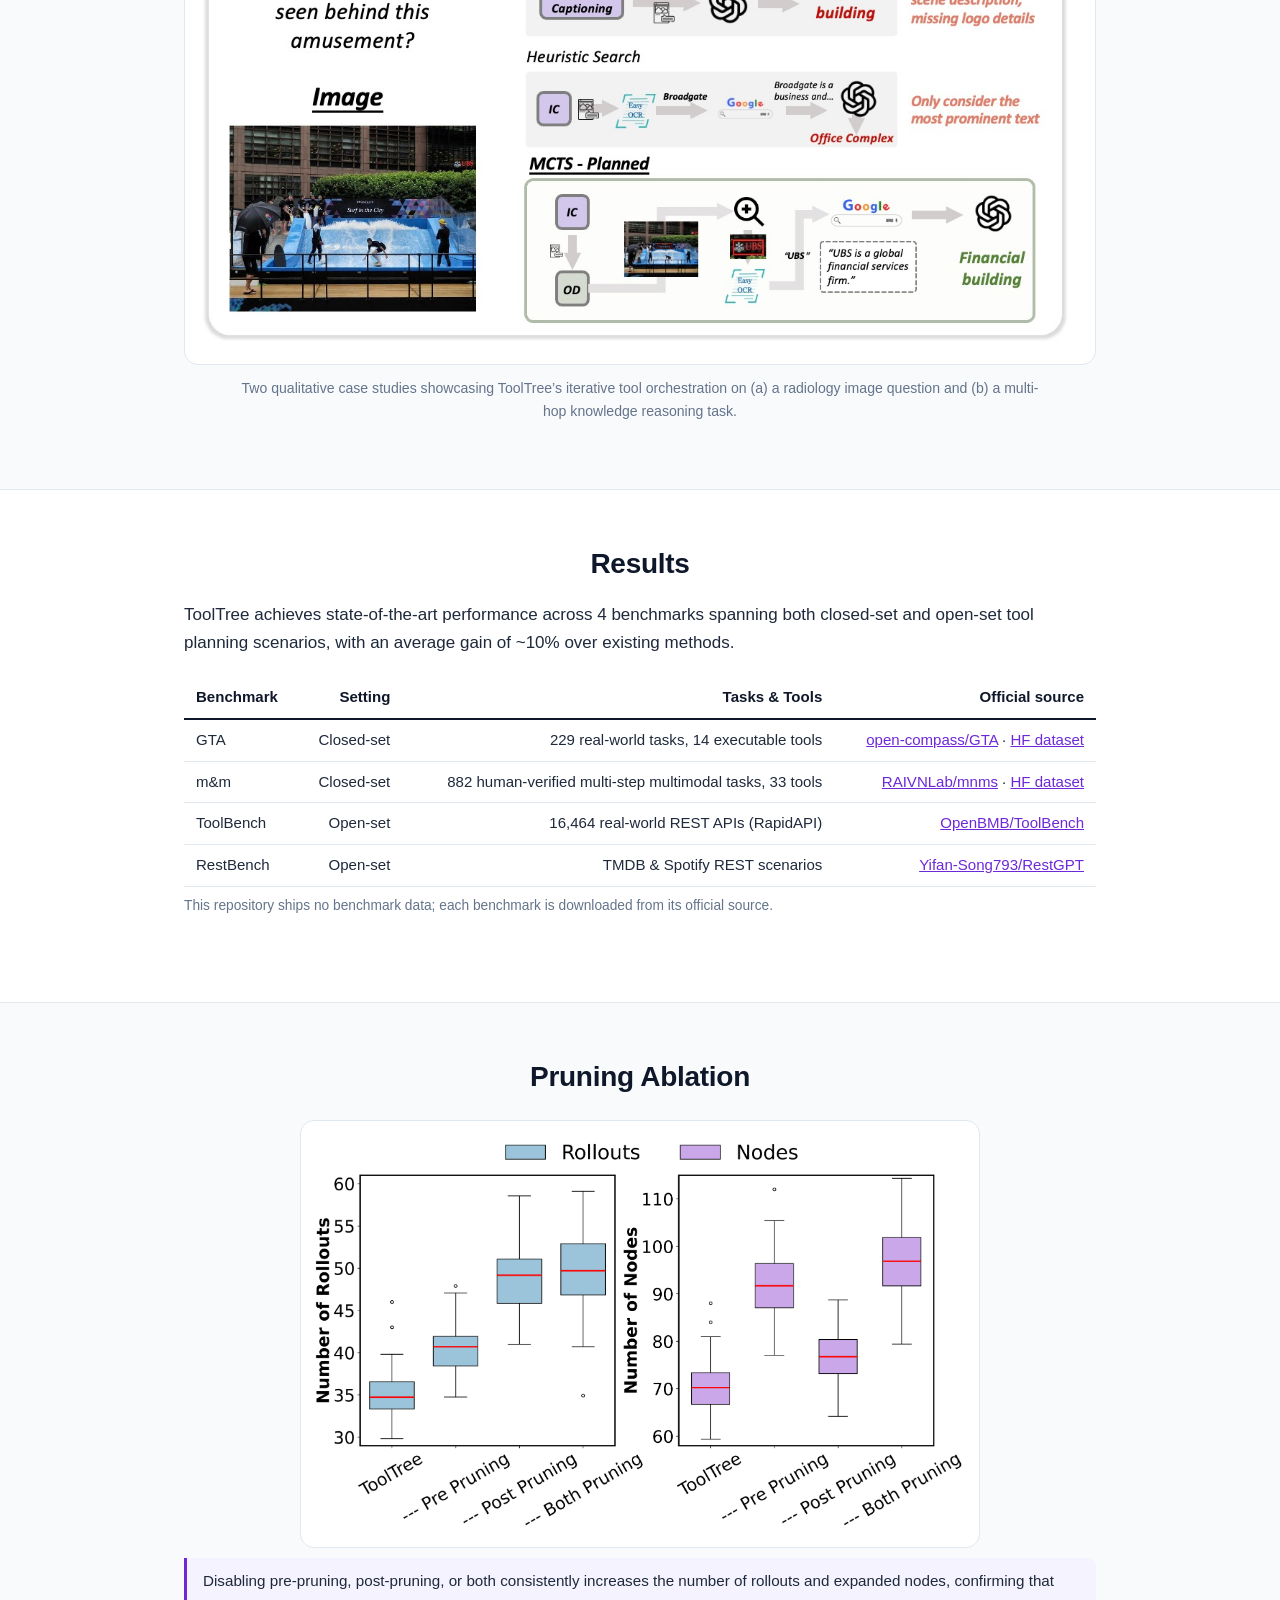
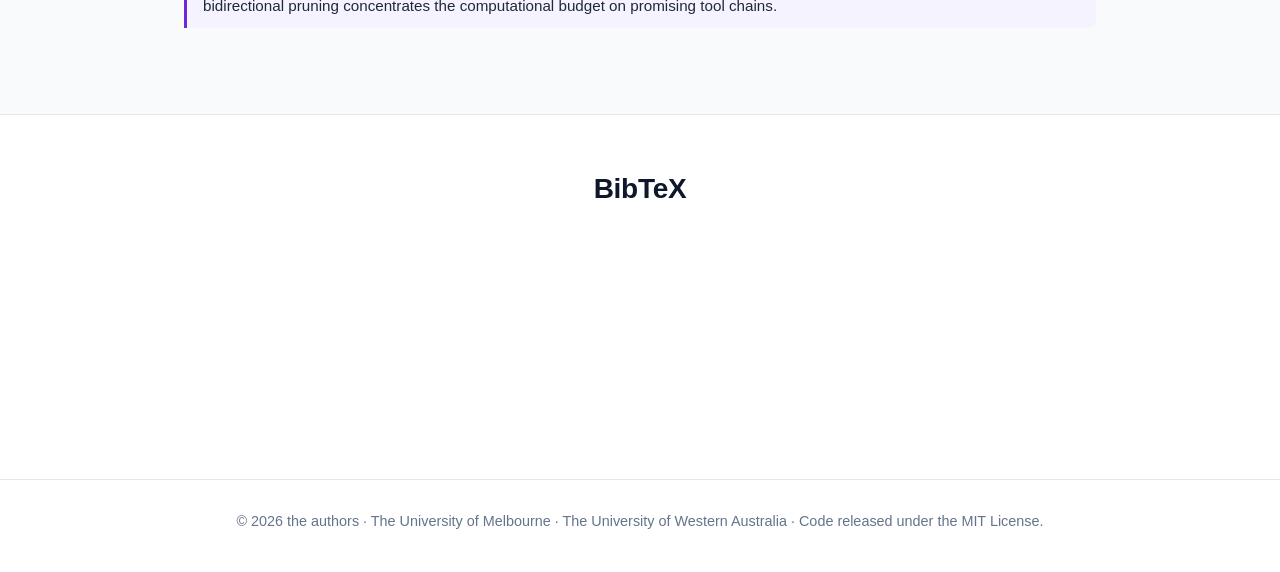
==== commit fed7a608: "Refine project page metrics, case studies, and method figure" ====
--- a/docs/index.html
+++ b/docs/index.html
@@ -59,8 +59,8 @@
         <div class="metric-sub">Across both closed-set and open-set tool planning scenarios</div>
       </div>
       <div class="metric-card">
-        <div class="metric-value">SOTA</div>
-        <div class="metric-label">State-of-the-art across all 4 benchmarks</div>
+        <div class="metric-value">4 / 4</div>
+        <div class="metric-label">State-of-the-art on all four benchmarks</div>
         <div class="metric-sub">GTA &#183; m&amp;m &#183; ToolBench &#183; RestBench</div>
       </div>
       <div class="metric-card">
@@ -118,10 +118,11 @@
     </figure>
 
     <figure class="paper-figure reveal">
-      <img src="static/paper/tooltree_search.svg" alt="Schematic tree of tool calls for a flight-search query: from the user query, candidate tool calls branch out with value scores, the low-scoring branches are drawn dashed as pruned, and one bold path leads to a final answer bar.">
-      <figcaption>Illustrative schematic of the search over tool-call trajectories: each node is a candidate
-        tool call scored by the value estimate, low-value branches are pruned, and the highest-reward
-        trajectory is selected as the final plan.</figcaption>
+      <a href="static/paper/case3_tree.svg" target="_blank" rel="noopener"><img src="static/paper/case3_tree.svg" width="1680" height="1500" alt="Search tree reconstructed from a logged 11-rollout run: from the user query on the left, candidate tool calls branch rightward with pre- and post-evaluation score badges; pre-pruned drafts are dashed with a cross, a failed call is post-pruned in red, duplicate drafts are shown as skipped, and the bold path leads to the final answer bar."></a>
+      <figcaption>Search over tool-call trajectories on a real logged run (11 rollouts): each node is a
+        candidate tool call with its pre-/post-evaluation scores, pruned and duplicate drafts are shown
+        as encountered, and the highest-reward trajectory (bold) is selected as the final plan.
+        Click to view full size.</figcaption>
     </figure>
 
     <div class="mech-grid mech-grid-4 reveal stagger">
@@ -166,16 +167,6 @@
   <div class="container">
     <h2>Case Study</h2>
     <span class="band-label">Qualitative case studies from the paper</span>
-    <div class="case-figure reveal">
-      <img src="static/paper/case_study.png" alt="Iterative inferencing on a road-sign query asking for the distance in miles: early iterations read the kilometre figure off the sign and return it unchanged for a low post-evaluation reward; later iterations add retrieval and unit-conversion tools, the reward rises, and the final iteration answers in miles.">
-    </div>
-    <p class="case-text reveal">
-      The query asks how many <em>miles</em> the journey is, while the road sign in the image gives the
-      distance in kilometres. In early iterations the agent simply reads the kilometre figure off the
-      sign and returns it unchanged, earning a low post-evaluation reward. Across later iterations the
-      search brings in retrieval and unit-conversion tools, the post-evaluation reward rises, and the
-      final trajectory converts the distance and answers in miles.
-    </p>
     <figure class="paper-figure reveal">
       <div class="figure-stack">
         <img src="static/paper/case_study_medical.png" alt="Case study (a): a radiology image question about lung cancer risk — greedy search relies on generic image captioning and heuristic search on shallow heuristics, both missing the finding, while the MCTS-planned trajectory orchestrates domain-specific imaging tools and detects the risk.">
